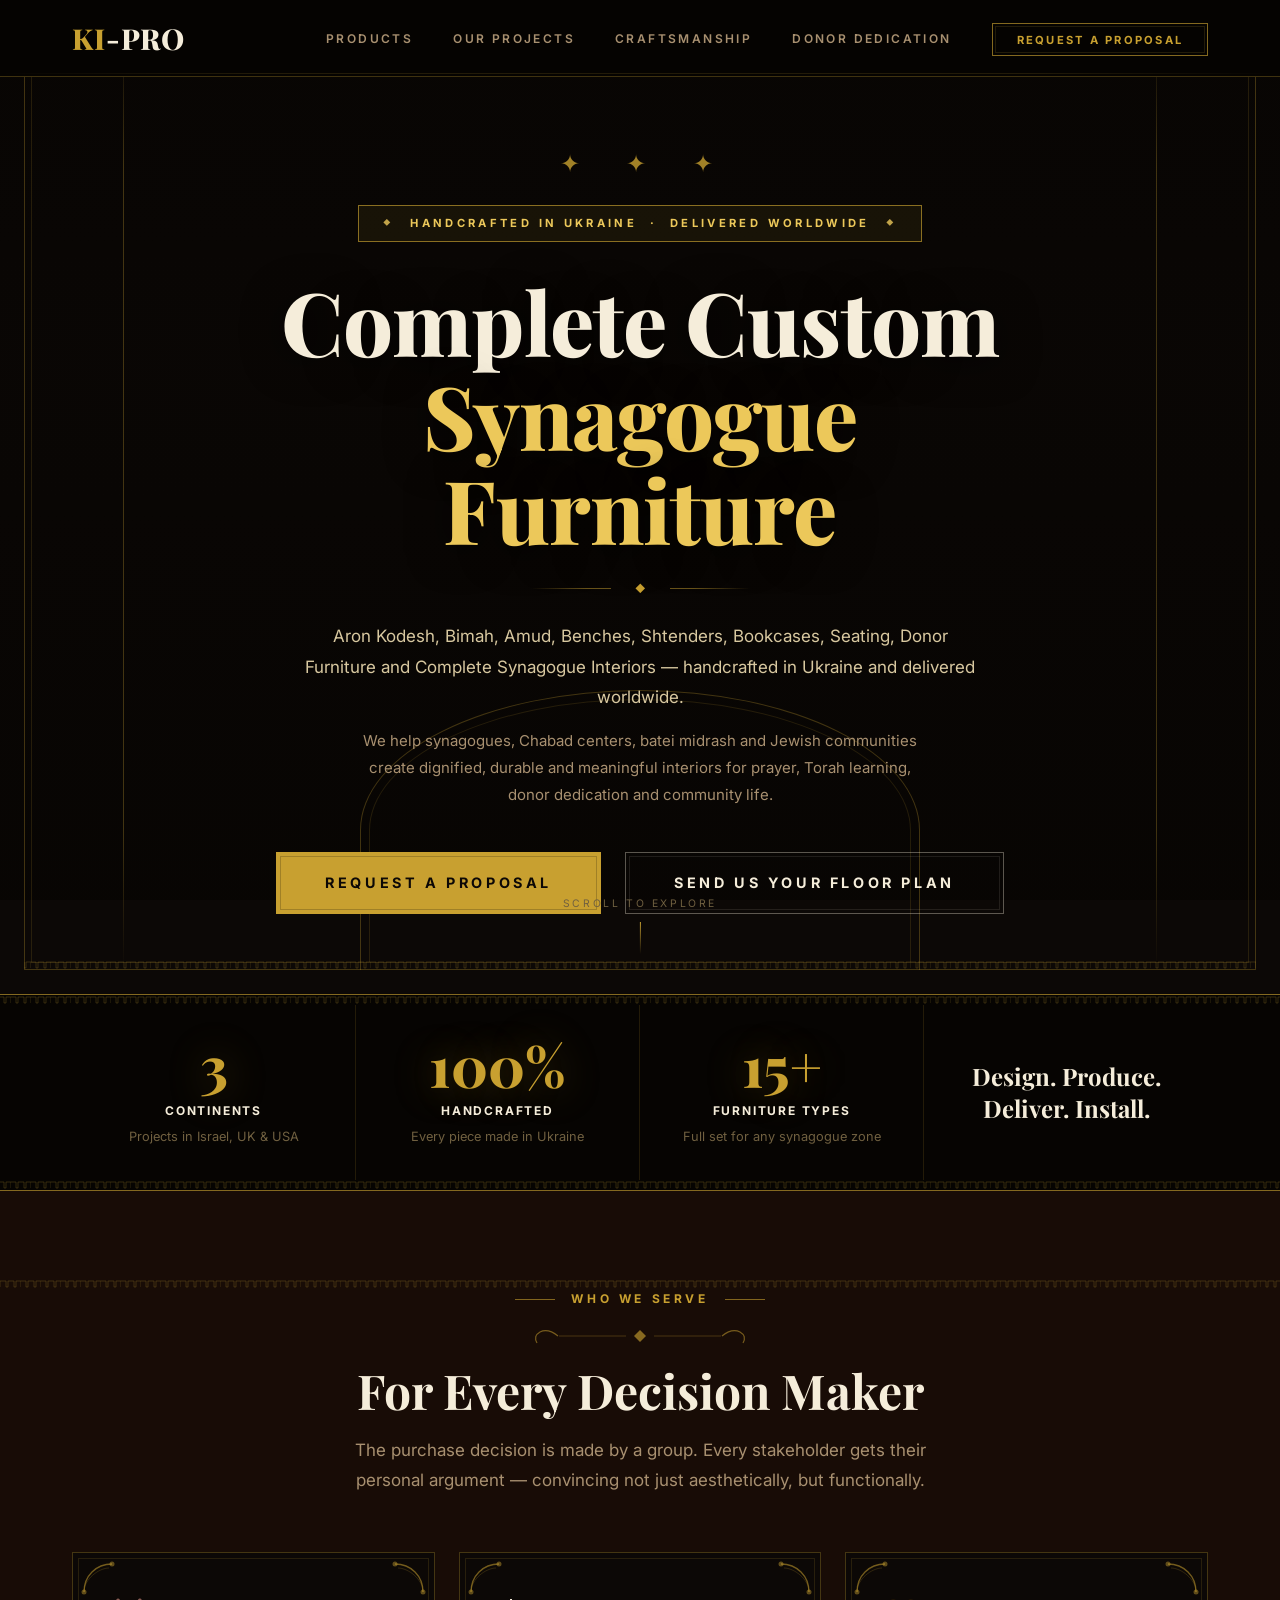
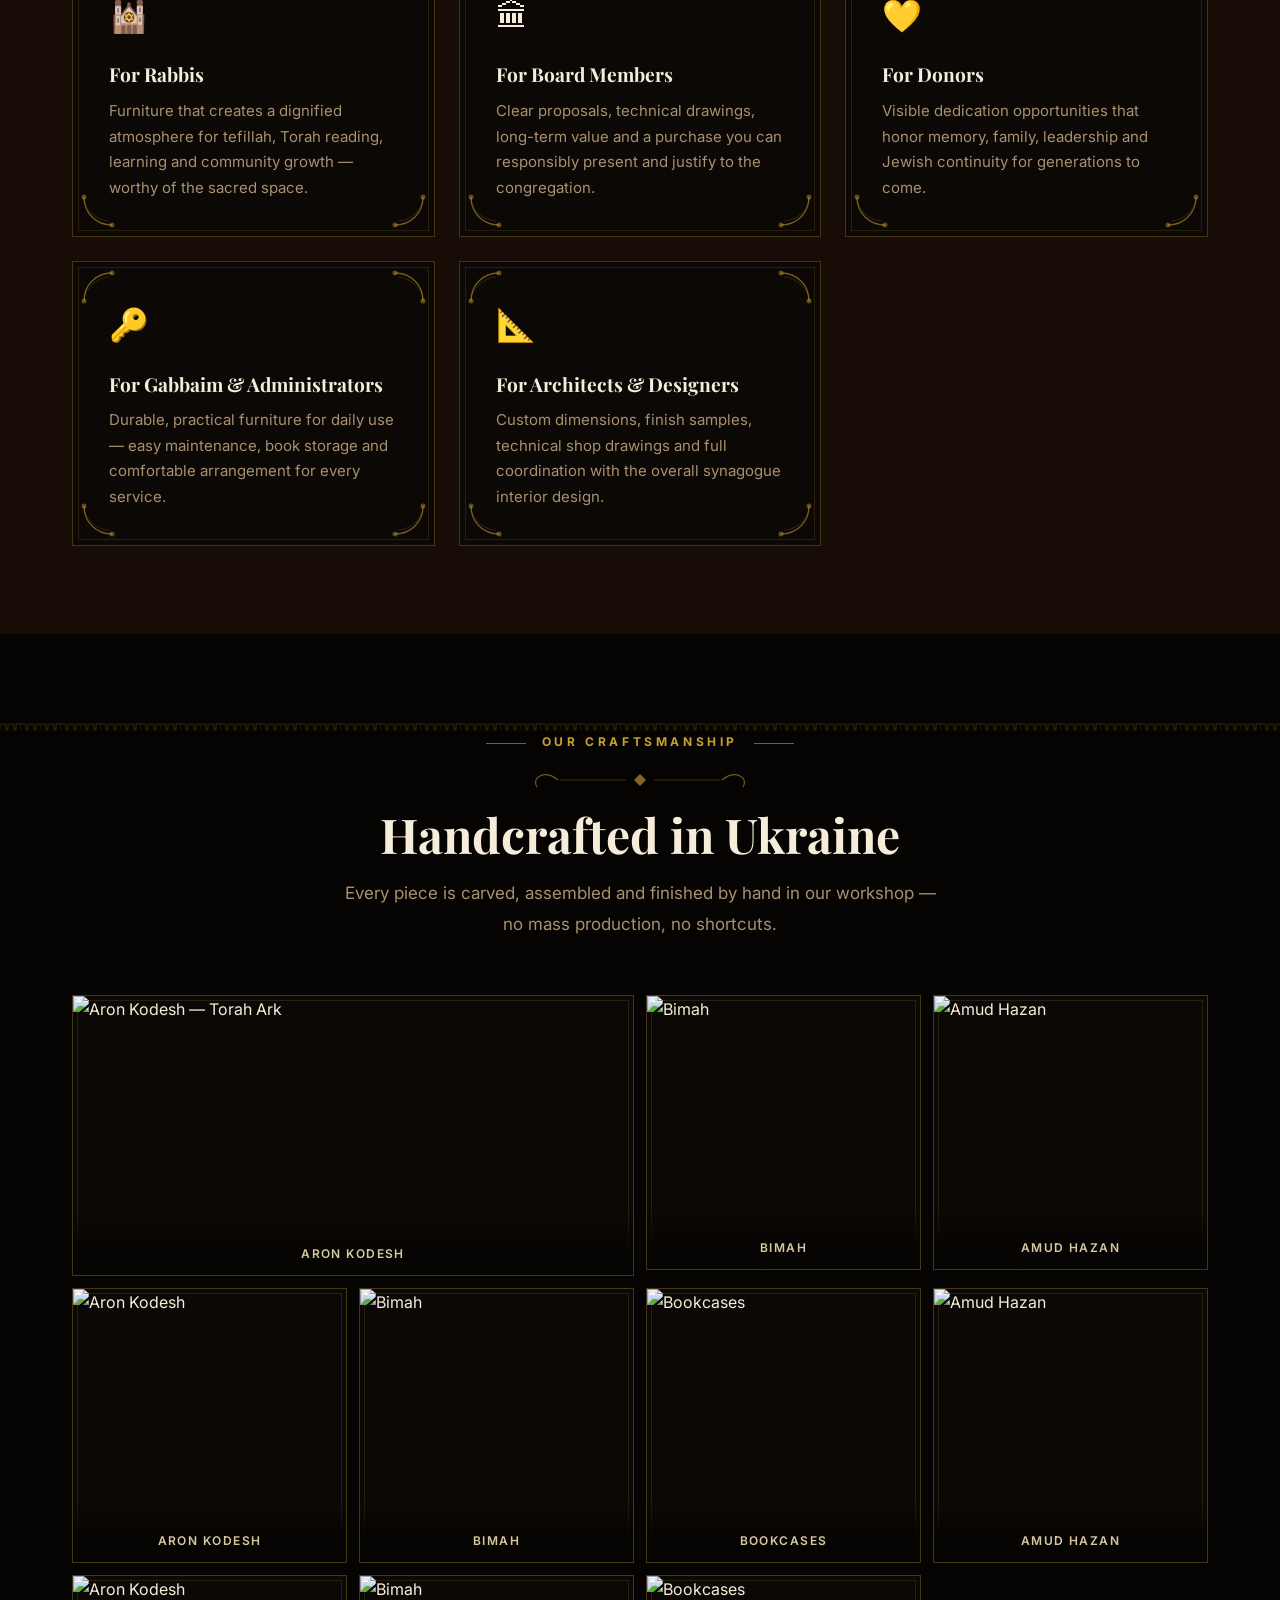
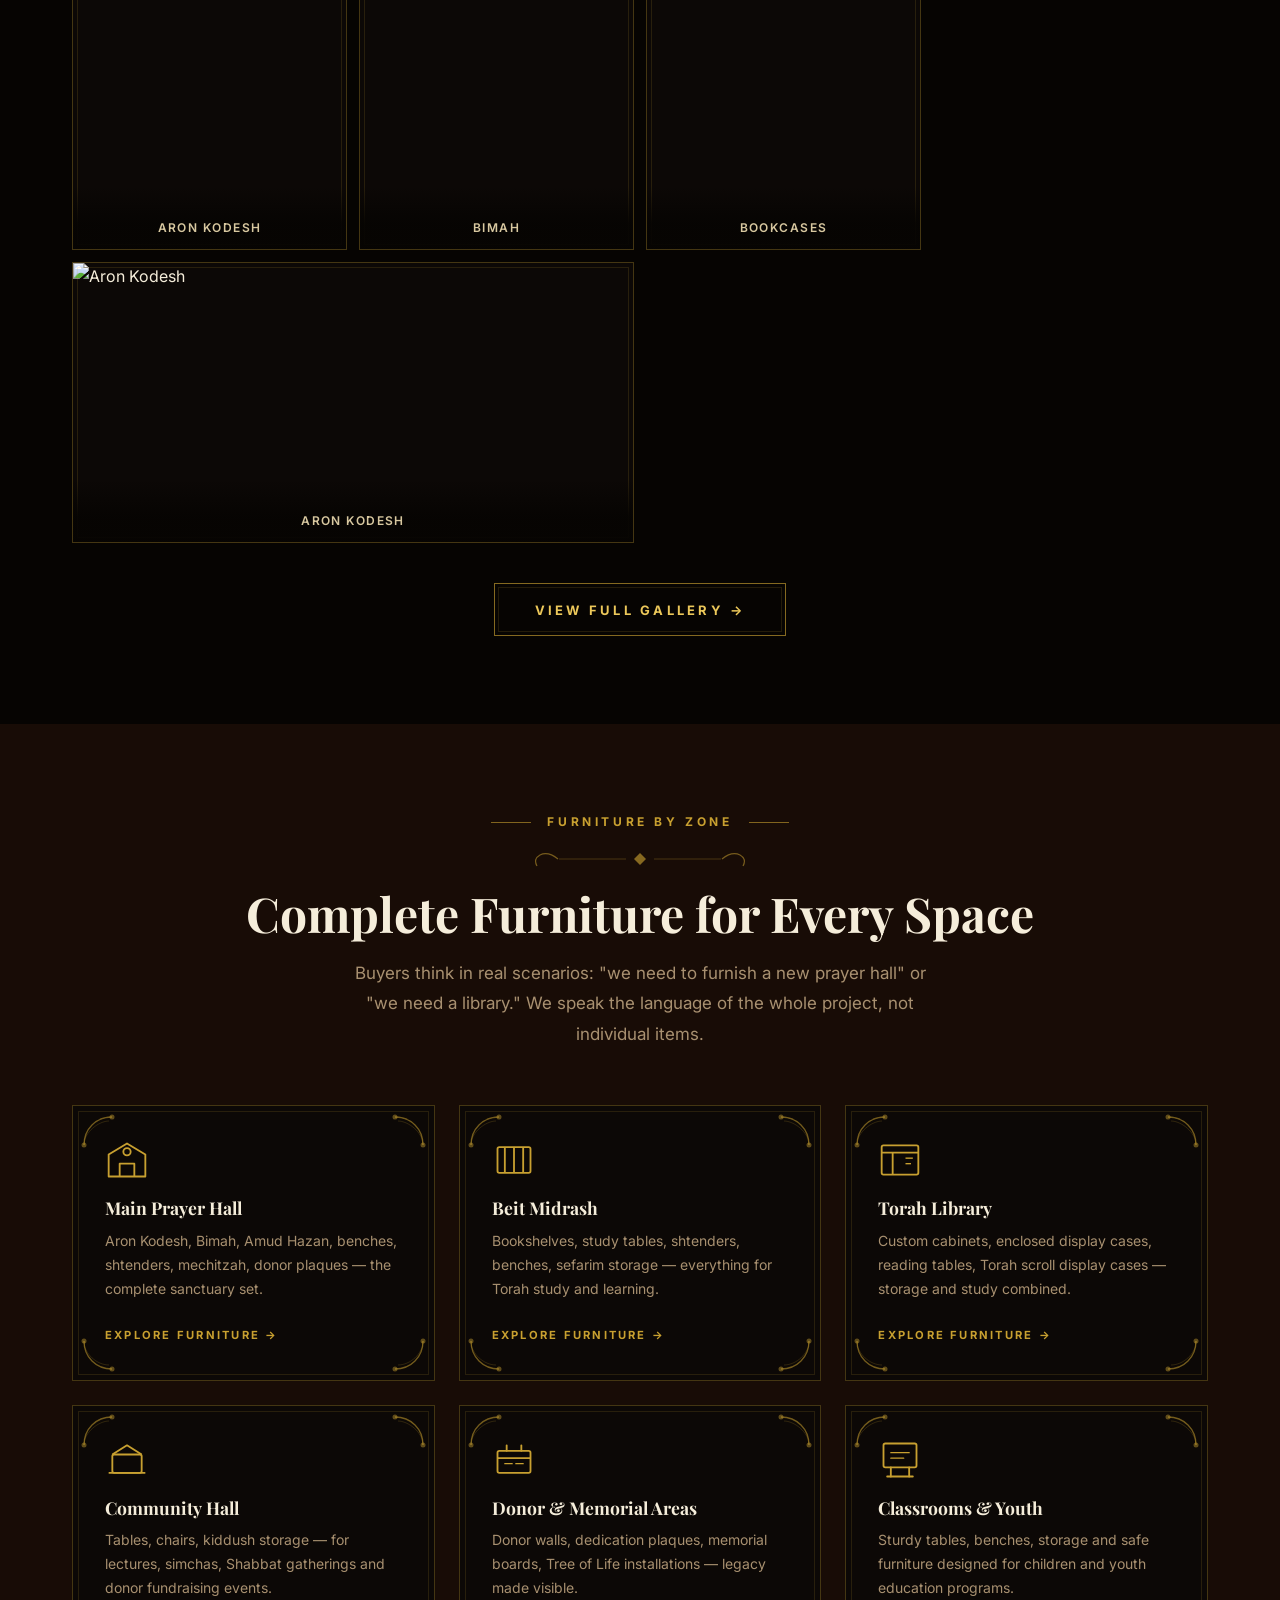
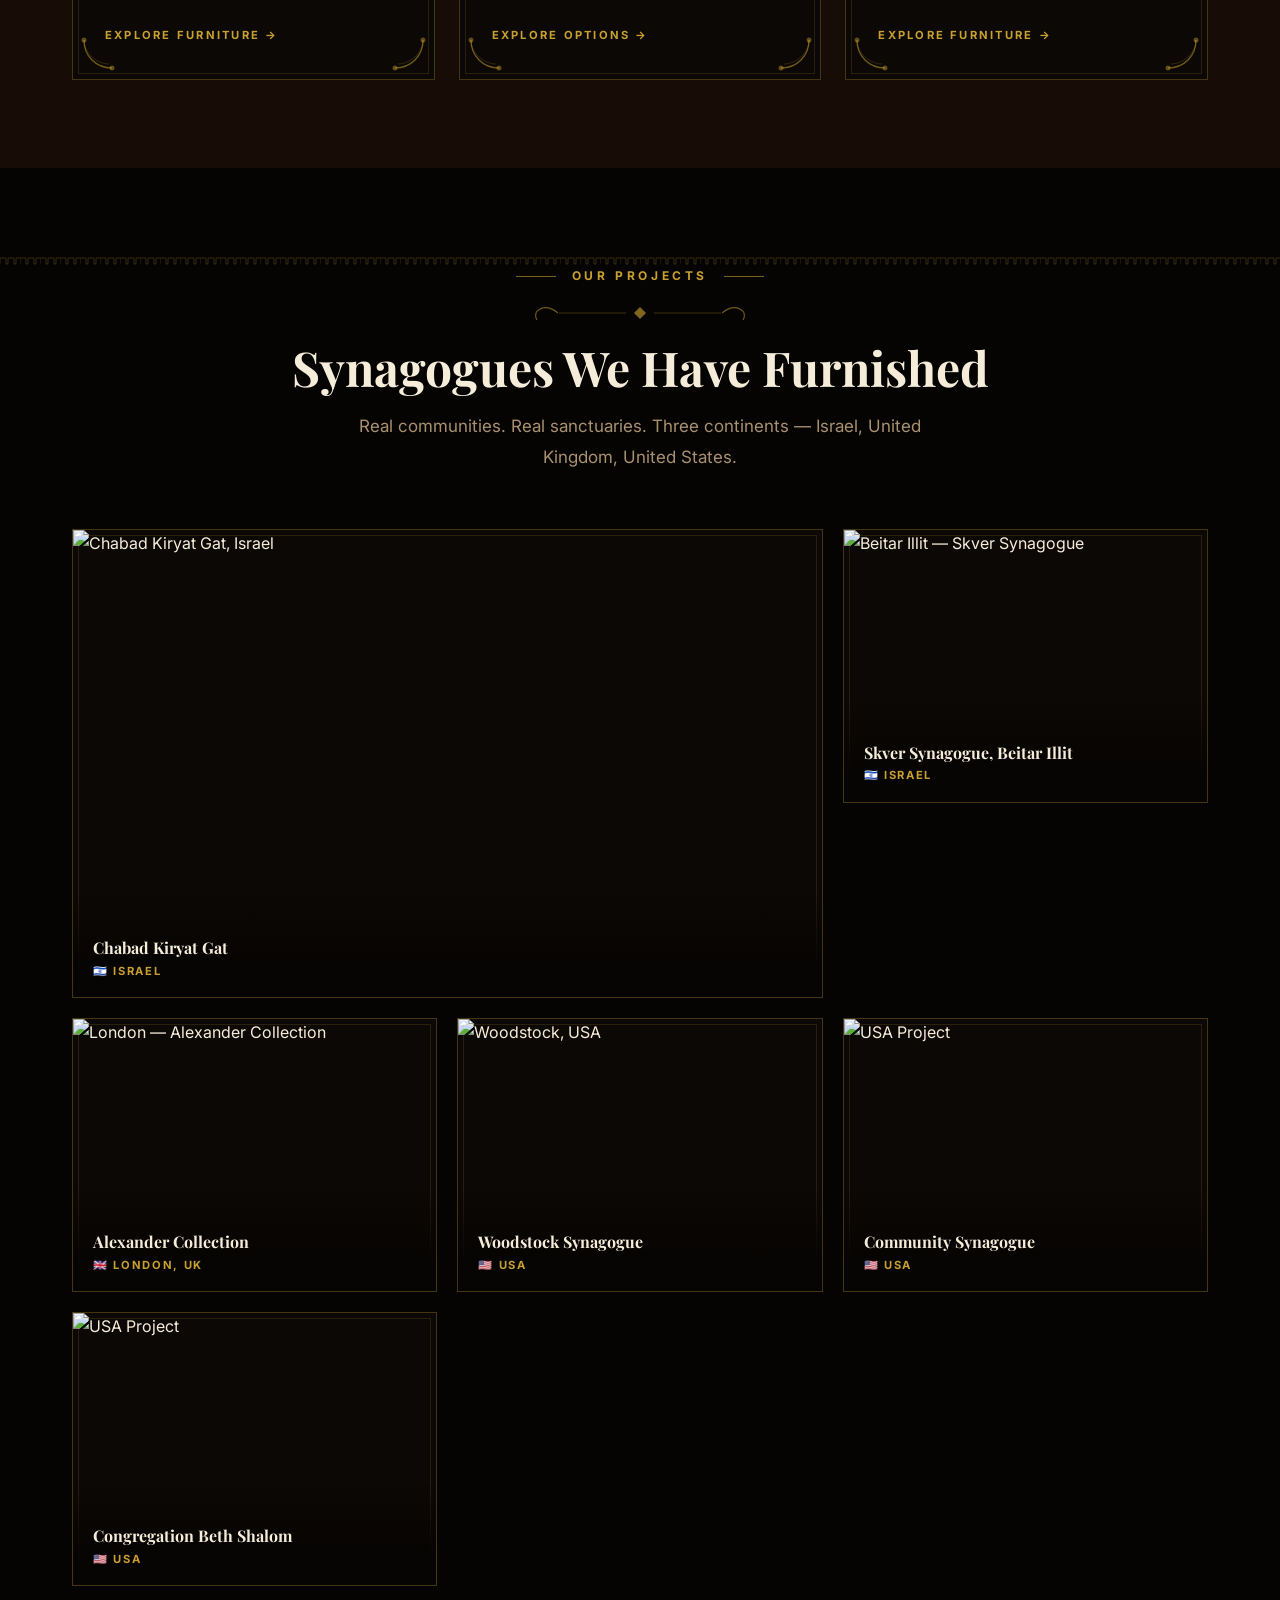
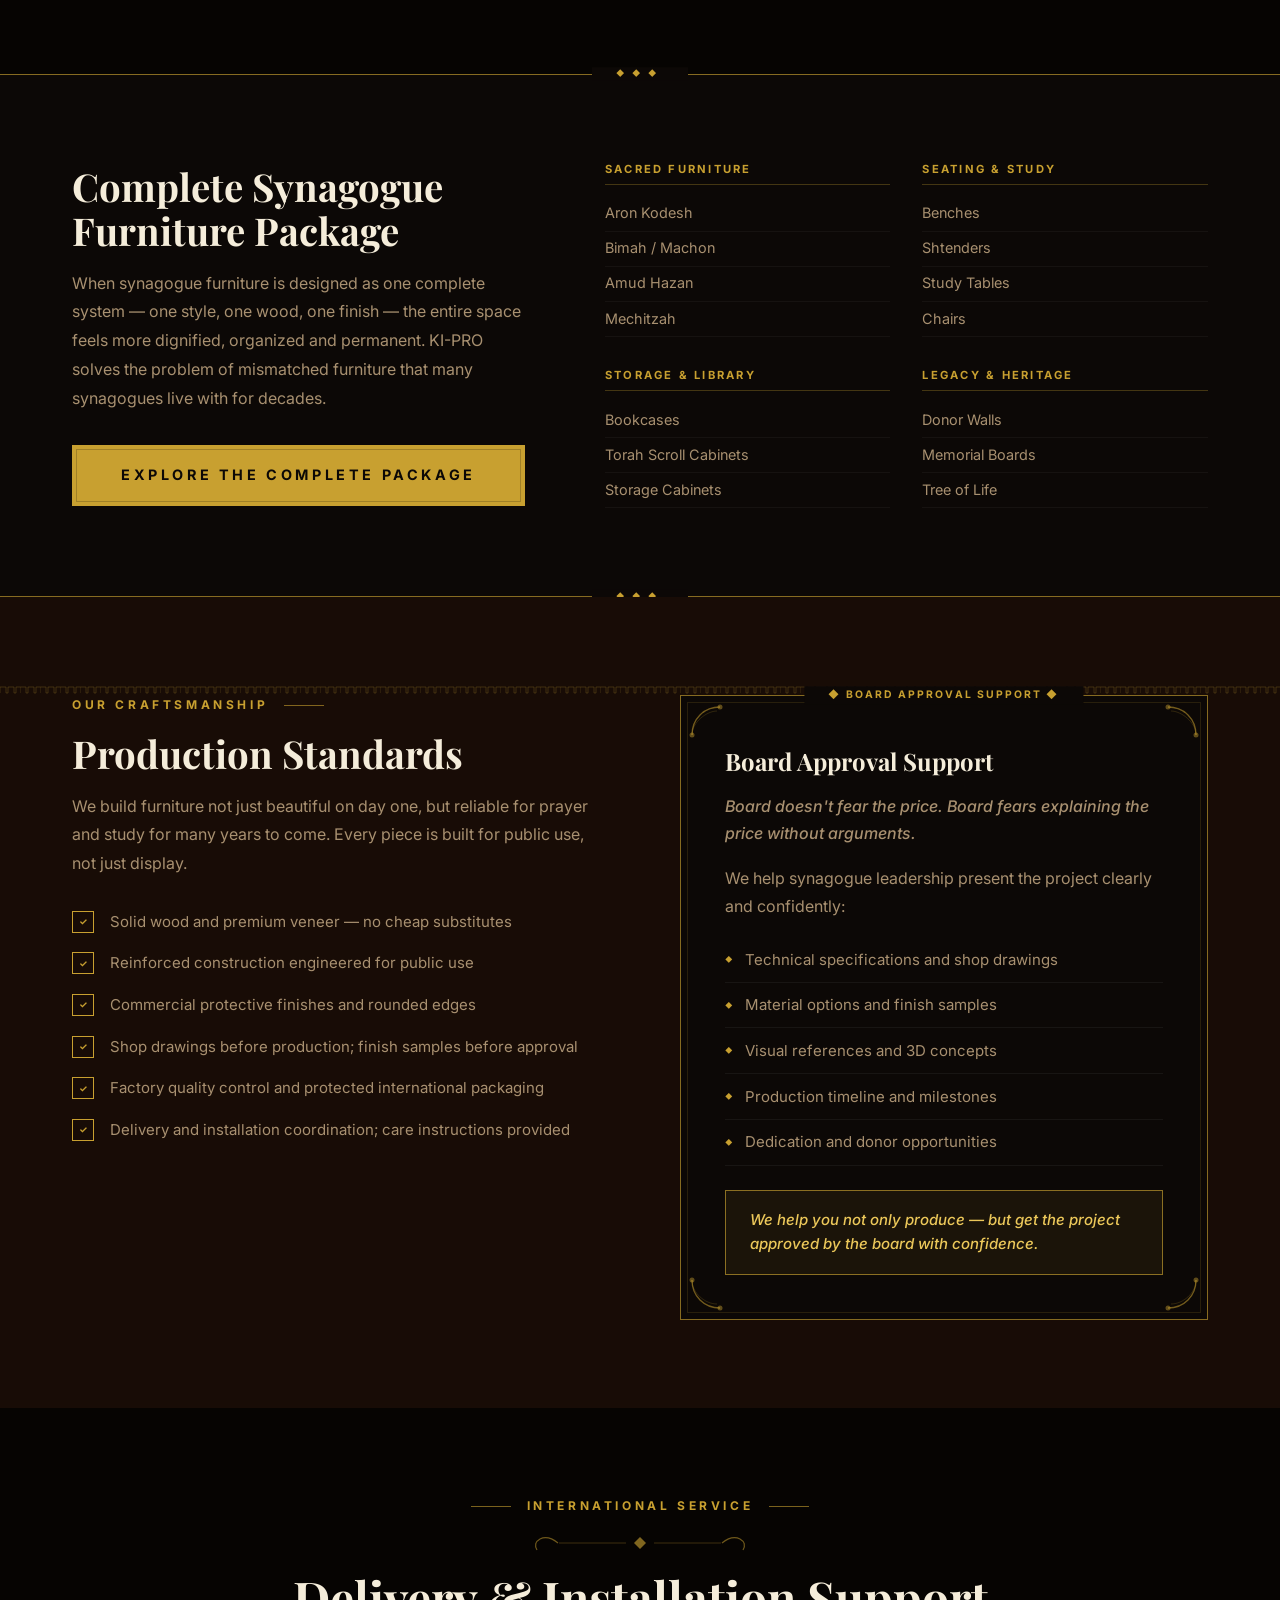
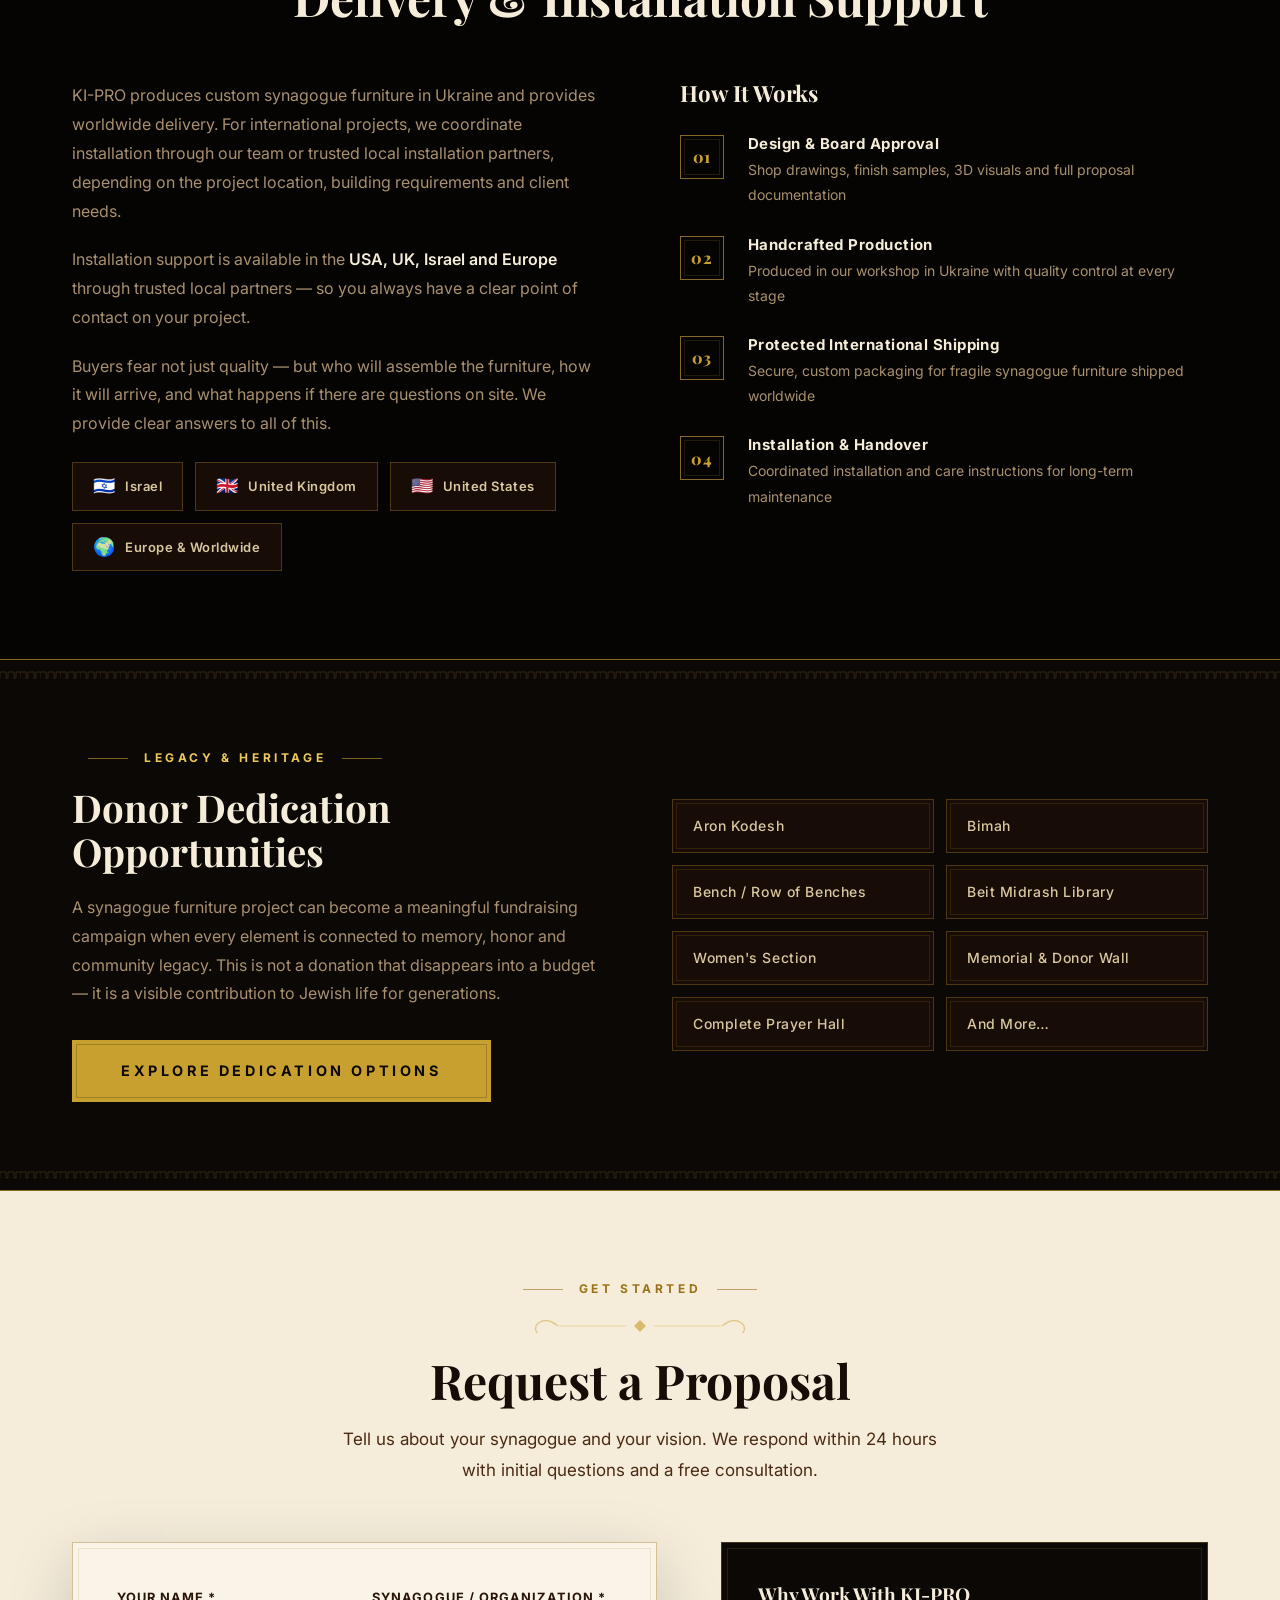
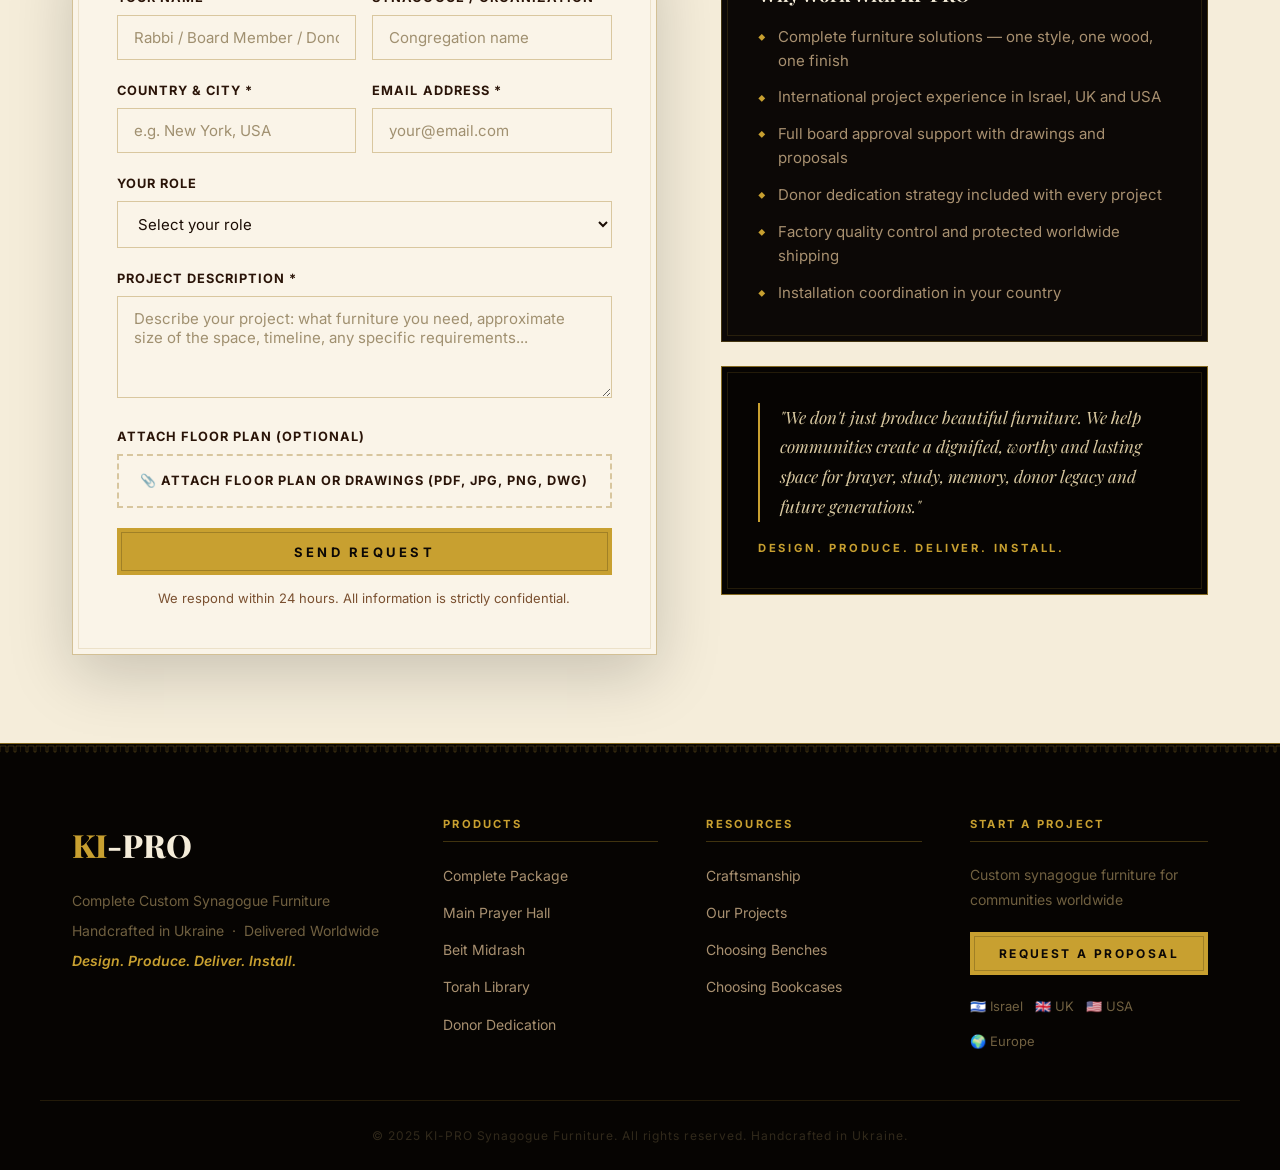
==== index.html @ c5b8254a "Add full Empire-style website with 7 pages, baroque ornaments and buyer guides - Empire/Ампир design" ====
<!DOCTYPE html>
<html lang="en">
<head>
  <meta charset="UTF-8">
  <meta name="viewport" content="width=device-width, initial-scale=1.0">
  <title>KI-PRO | Complete Custom Synagogue Furniture — Handcrafted in Ukraine</title>
  <meta name="description" content="Complete Custom Synagogue Furniture — Aron Kodesh, Bimah, Amud, Benches, Shtenders, Bookcases, Seating, Donor Furniture and Complete Synagogue Interiors, handcrafted in Ukraine and delivered worldwide.">
  <link rel="preconnect" href="https://fonts.googleapis.com">
  <link rel="preconnect" href="https://fonts.gstatic.com" crossorigin>
  <link href="https://fonts.googleapis.com/css2?family=Playfair+Display:ital,wght@0,400;0,600;0,700;0,800;1,400;1,700&family=Inter:wght@300;400;500;600;700&display=swap" rel="stylesheet">
  <link rel="stylesheet" href="assets/css/styles.css">
</head>
<body>

  <!-- ===== NAVIGATION ===== -->
  <nav class="nav" id="nav">
    <div class="container nav__inner">
      <a href="index.html" class="nav__logo">
        <span class="nav__logo-ki">KI</span><span class="nav__logo-pro">-PRO</span>
      </a>
      <button class="nav__toggle" id="navToggle" aria-label="Toggle menu">
        <span></span><span></span><span></span>
      </button>
      <ul class="nav__links" id="navLinks">
        <li><a href="complete-package.html">Products</a></li>
        <li><a href="projects.html">Our Projects</a></li>
        <li><a href="production.html">Craftsmanship</a></li>
        <li><a href="donor-dedication.html">Donor Dedication</a></li>
        <li><a href="#contact" class="nav__cta">Request a Proposal</a></li>
      </ul>
    </div>
  </nav>

  <!-- ===== HERO ===== -->
  <section class="hero" id="home">
    <div class="hero__bg"></div>
    <div class="hero__arch"></div>
    <div class="hero__columns"></div>
    <div class="hero__meander"></div>
    <div class="container hero__content">
      <span class="hero__crown">✦ &nbsp; ✦ &nbsp; ✦</span>
      <div class="hero__badge reveal">Handcrafted in Ukraine &nbsp;·&nbsp; Delivered Worldwide</div>
      <h1 class="hero__title reveal reveal-delay-1">
        Complete Custom<br><span class="hero__title-accent">Synagogue Furniture</span>
      </h1>
      <div class="hero__rule"><span class="hero__rule-diamond">◆</span></div>
      <p class="hero__subtitle reveal reveal-delay-2">
        Aron Kodesh, Bimah, Amud, Benches, Shtenders, Bookcases, Seating, Donor Furniture
        and Complete Synagogue Interiors — handcrafted in Ukraine and delivered worldwide.
      </p>
      <p class="hero__desc reveal reveal-delay-3">
        We help synagogues, Chabad centers, batei midrash and Jewish communities create dignified,
        durable and meaningful interiors for prayer, Torah learning, donor dedication and community life.
      </p>
      <div class="hero__actions reveal reveal-delay-4">
        <a href="#contact" class="btn btn--gold btn--lg">Request a Proposal</a>
        <a href="#contact" class="btn btn--outline btn--lg">Send Us Your Floor Plan</a>
      </div>
    </div>
    <div class="hero__scroll">
      <span>Scroll to explore</span>
      <div class="hero__scroll-arrow"></div>
    </div>
  </section>

  <!-- ===== STATS BAR ===== -->
  <section class="stats">
    <div class="container stats__grid">
      <div class="stats__item">
        <div class="stats__number">3</div>
        <div class="stats__label">Continents</div>
        <div class="stats__desc">Projects in Israel, UK &amp; USA</div>
      </div>
      <div class="stats__item">
        <div class="stats__number">100%</div>
        <div class="stats__label">Handcrafted</div>
        <div class="stats__desc">Every piece made in Ukraine</div>
      </div>
      <div class="stats__item">
        <div class="stats__number">15+</div>
        <div class="stats__label">Furniture Types</div>
        <div class="stats__desc">Full set for any synagogue zone</div>
      </div>
      <div class="stats__item stats__item--tagline">
        <div class="stats__tagline">Design. Produce.<br>Deliver. Install.</div>
      </div>
    </div>
  </section>

  <!-- ===== FOR EVERY DECISION MAKER ===== -->
  <section class="section decision-makers" id="who-we-serve">
    <div class="container">
      <div class="section__header reveal">
        <span class="section__label">Who We Serve</span>
        <h2 class="section__title">For Every Decision Maker</h2>
        <p class="section__desc">The purchase decision is made by a group. Every stakeholder gets their personal argument — convincing not just aesthetically, but functionally.</p>
      </div>
      <div class="decision-makers__grid">
        <div class="dm-card reveal">
          <div class="dm-card__icon">🕍</div>
          <h3 class="dm-card__title">For Rabbis</h3>
          <p class="dm-card__text">Furniture that creates a dignified atmosphere for tefillah, Torah reading, learning and community growth — worthy of the sacred space.</p>
        </div>
        <div class="dm-card reveal reveal-delay-1">
          <div class="dm-card__icon">🏛</div>
          <h3 class="dm-card__title">For Board Members</h3>
          <p class="dm-card__text">Clear proposals, technical drawings, long-term value and a purchase you can responsibly present and justify to the congregation.</p>
        </div>
        <div class="dm-card reveal reveal-delay-2">
          <div class="dm-card__icon">💛</div>
          <h3 class="dm-card__title">For Donors</h3>
          <p class="dm-card__text">Visible dedication opportunities that honor memory, family, leadership and Jewish continuity for generations to come.</p>
        </div>
        <div class="dm-card reveal reveal-delay-3">
          <div class="dm-card__icon">🔑</div>
          <h3 class="dm-card__title">For Gabbaim &amp; Administrators</h3>
          <p class="dm-card__text">Durable, practical furniture for daily use — easy maintenance, book storage and comfortable arrangement for every service.</p>
        </div>
        <div class="dm-card reveal reveal-delay-4">
          <div class="dm-card__icon">📐</div>
          <h3 class="dm-card__title">For Architects &amp; Designers</h3>
          <p class="dm-card__text">Custom dimensions, finish samples, technical shop drawings and full coordination with the overall synagogue interior design.</p>
        </div>
      </div>
    </div>
  </section>

  <!-- ===== PRODUCT GALLERY ===== -->
  <section class="section gallery" id="gallery">
    <div class="container">
      <div class="section__header reveal">
        <span class="section__label">Our Craftsmanship</span>
        <h2 class="section__title">Handcrafted in Ukraine</h2>
        <p class="section__desc">Every piece is carved, assembled and finished by hand in our workshop — no mass production, no shortcuts.</p>
      </div>
      <div class="gallery__grid">

        <div class="gallery-item gallery-item--wide reveal">
          <img src="https://ki-pro.com.ua/images/gallery/small/1_aron_icon.jpg" alt="Aron Kodesh — Torah Ark" loading="lazy">
          <div class="gallery-item__label">Aron Kodesh</div>
        </div>
        <div class="gallery-item reveal reveal-delay-1">
          <img src="https://ki-pro.com.ua/images/gallery/small/1_bimah_icon.jpg" alt="Bimah" loading="lazy">
          <div class="gallery-item__label">Bimah</div>
        </div>
        <div class="gallery-item reveal reveal-delay-2">
          <img src="https://ki-pro.com.ua/images/gallery/small/1_amud_icon.jpg" alt="Amud Hazan" loading="lazy">
          <div class="gallery-item__label">Amud Hazan</div>
        </div>

        <div class="gallery-item reveal">
          <img src="https://ki-pro.com.ua/images/gallery/small/2_aron_icon.jpg" alt="Aron Kodesh" loading="lazy">
          <div class="gallery-item__label">Aron Kodesh</div>
        </div>
        <div class="gallery-item reveal reveal-delay-1">
          <img src="https://ki-pro.com.ua/images/gallery/small/2_bimah_icon.jpg" alt="Bimah" loading="lazy">
          <div class="gallery-item__label">Bimah</div>
        </div>
        <div class="gallery-item reveal reveal-delay-2">
          <img src="https://ki-pro.com.ua/images/gallery/small/1_bookcases_icon.jpg" alt="Bookcases" loading="lazy">
          <div class="gallery-item__label">Bookcases</div>
        </div>
        <div class="gallery-item reveal reveal-delay-3">
          <img src="https://ki-pro.com.ua/images/gallery/small/2_amud_icon.jpg" alt="Amud Hazan" loading="lazy">
          <div class="gallery-item__label">Amud Hazan</div>
        </div>

        <div class="gallery-item reveal">
          <img src="https://ki-pro.com.ua/images/gallery/small/3_aron_icon.jpg" alt="Aron Kodesh" loading="lazy">
          <div class="gallery-item__label">Aron Kodesh</div>
        </div>
        <div class="gallery-item reveal reveal-delay-1">
          <img src="https://ki-pro.com.ua/images/gallery/small/3_bimah_icon.jpg" alt="Bimah" loading="lazy">
          <div class="gallery-item__label">Bimah</div>
        </div>
        <div class="gallery-item reveal reveal-delay-2">
          <img src="https://ki-pro.com.ua/images/gallery/small/2_bookcases_icon.jpg" alt="Bookcases" loading="lazy">
          <div class="gallery-item__label">Bookcases</div>
        </div>
        <div class="gallery-item gallery-item--wide reveal reveal-delay-3">
          <img src="https://ki-pro.com.ua/images/gallery/small/4_aron_icon.jpg" alt="Aron Kodesh" loading="lazy">
          <div class="gallery-item__label">Aron Kodesh</div>
        </div>

      </div>
      <div style="text-align:center; margin-top: 2.5rem;" class="reveal">
        <a href="https://ki-pro.com.ua/#gallery" target="_blank" rel="noopener" class="btn btn--outline-gold">View Full Gallery →</a>
      </div>
    </div>
  </section>

  <!-- ===== FURNITURE BY ZONE ===== -->
  <section class="section zones" id="products">
    <div class="container">
      <div class="section__header reveal">
        <span class="section__label">Furniture by Zone</span>
        <h2 class="section__title">Complete Furniture for Every Space</h2>
        <p class="section__desc">Buyers think in real scenarios: "we need to furnish a new prayer hall" or "we need a library." We speak the language of the whole project, not individual items.</p>
      </div>
      <div class="zones__grid">

        <div class="zone-card reveal">
          <div class="zone-card__icon">
            <svg viewBox="0 0 48 48" fill="none" xmlns="http://www.w3.org/2000/svg">
              <path d="M24 6L4 18V42H44V18L24 6Z" stroke="currentColor" stroke-width="2" stroke-linejoin="round"/>
              <path d="M16 42V28H32V42" stroke="currentColor" stroke-width="2" stroke-linejoin="round"/>
              <circle cx="24" cy="15" r="4" stroke="currentColor" stroke-width="2"/>
            </svg>
          </div>
          <h3>Main Prayer Hall</h3>
          <p>Aron Kodesh, Bimah, Amud Hazan, benches, shtenders, mechitzah, donor plaques — the complete sanctuary set.</p>
          <a href="complete-package.html#prayer-hall" class="zone-card__link">Explore furniture →</a>
        </div>

        <div class="zone-card reveal reveal-delay-1">
          <div class="zone-card__icon">
            <svg viewBox="0 0 48 48" fill="none" xmlns="http://www.w3.org/2000/svg">
              <rect x="6" y="10" width="36" height="28" rx="2" stroke="currentColor" stroke-width="2"/>
              <path d="M14 10V38" stroke="currentColor" stroke-width="2"/>
              <path d="M24 10V38" stroke="currentColor" stroke-width="2"/>
              <path d="M34 10V38" stroke="currentColor" stroke-width="2"/>
            </svg>
          </div>
          <h3>Beit Midrash</h3>
          <p>Bookshelves, study tables, shtenders, benches, sefarim storage — everything for Torah study and learning.</p>
          <a href="complete-package.html#beit-midrash" class="zone-card__link">Explore furniture →</a>
        </div>

        <div class="zone-card reveal reveal-delay-2">
          <div class="zone-card__icon">
            <svg viewBox="0 0 48 48" fill="none" xmlns="http://www.w3.org/2000/svg">
              <rect x="4" y="8" width="40" height="32" rx="2" stroke="currentColor" stroke-width="2"/>
              <path d="M4 16H44" stroke="currentColor" stroke-width="2"/>
              <path d="M16 16V40" stroke="currentColor" stroke-width="2"/>
              <path d="M30 22H38" stroke="currentColor" stroke-width="1.5"/>
              <path d="M30 28H36" stroke="currentColor" stroke-width="1.5"/>
            </svg>
          </div>
          <h3>Torah Library</h3>
          <p>Custom cabinets, enclosed display cases, reading tables, Torah scroll display cases — storage and study combined.</p>
          <a href="complete-package.html#torah-library" class="zone-card__link">Explore furniture →</a>
        </div>

        <div class="zone-card reveal">
          <div class="zone-card__icon">
            <svg viewBox="0 0 48 48" fill="none" xmlns="http://www.w3.org/2000/svg">
              <rect x="8" y="18" width="32" height="20" rx="2" stroke="currentColor" stroke-width="2"/>
              <path d="M4 38H44" stroke="currentColor" stroke-width="2"/>
              <path d="M8 18L24 8L40 18" stroke="currentColor" stroke-width="2" stroke-linejoin="round"/>
            </svg>
          </div>
          <h3>Community Hall</h3>
          <p>Tables, chairs, kiddush storage — for lectures, simchas, Shabbat gatherings and donor fundraising events.</p>
          <a href="complete-package.html#community-hall" class="zone-card__link">Explore furniture →</a>
        </div>

        <div class="zone-card reveal reveal-delay-1">
          <div class="zone-card__icon">
            <svg viewBox="0 0 48 48" fill="none" xmlns="http://www.w3.org/2000/svg">
              <rect x="6" y="14" width="36" height="24" rx="2" stroke="currentColor" stroke-width="2"/>
              <path d="M6 22H42" stroke="currentColor" stroke-width="2"/>
              <path d="M16 8V14M32 8V14" stroke="currentColor" stroke-width="2" stroke-linecap="round"/>
              <path d="M14 28H22M26 28H34" stroke="currentColor" stroke-width="1.5" stroke-linecap="round"/>
            </svg>
          </div>
          <h3>Donor &amp; Memorial Areas</h3>
          <p>Donor walls, dedication plaques, memorial boards, Tree of Life installations — legacy made visible.</p>
          <a href="donor-dedication.html" class="zone-card__link">Explore options →</a>
        </div>

        <div class="zone-card reveal reveal-delay-2">
          <div class="zone-card__icon">
            <svg viewBox="0 0 48 48" fill="none" xmlns="http://www.w3.org/2000/svg">
              <rect x="6" y="6" width="36" height="26" rx="2" stroke="currentColor" stroke-width="2"/>
              <path d="M14 32V42M34 32V42" stroke="currentColor" stroke-width="2" stroke-linecap="round"/>
              <path d="M10 42H38" stroke="currentColor" stroke-width="2" stroke-linecap="round"/>
              <path d="M14 16H34M14 22H28" stroke="currentColor" stroke-width="1.5" stroke-linecap="round"/>
            </svg>
          </div>
          <h3>Classrooms &amp; Youth</h3>
          <p>Sturdy tables, benches, storage and safe furniture designed for children and youth education programs.</p>
          <a href="complete-package.html#classrooms" class="zone-card__link">Explore furniture →</a>
        </div>

      </div>
    </div>
  </section>

  <!-- ===== PROJECTS WORLDWIDE ===== -->
  <section class="section projects" id="projects">
    <div class="container">
      <div class="section__header reveal">
        <span class="section__label">Our Projects</span>
        <h2 class="section__title">Synagogues We Have Furnished</h2>
        <p class="section__desc">Real communities. Real sanctuaries. Three continents — Israel, United Kingdom, United States.</p>
      </div>
      <div class="projects__grid">

        <div class="project-card project-card--featured reveal">
          <img src="https://ki-pro.com.ua/images/geo/Chabad-Kiryat-Gat.jpg" alt="Chabad Kiryat Gat, Israel" loading="lazy">
          <div class="project-card__info">
            <h3>Chabad Kiryat Gat</h3>
            <p>🇮🇱 Israel</p>
          </div>
        </div>

        <div class="project-card reveal reveal-delay-1">
          <img src="https://ki-pro.com.ua/images/geo/Beitar_Illit_Skver_Synagogue.jpg" alt="Beitar Illit — Skver Synagogue" loading="lazy">
          <div class="project-card__info">
            <h3>Skver Synagogue, Beitar Illit</h3>
            <p>🇮🇱 Israel</p>
          </div>
        </div>

        <div class="project-card reveal reveal-delay-2">
          <img src="https://ki-pro.com.ua/images/geo/London_Alexandr_collection.jpg" alt="London — Alexander Collection" loading="lazy">
          <div class="project-card__info">
            <h3>Alexander Collection</h3>
            <p>🇬🇧 London, UK</p>
          </div>
        </div>

        <div class="project-card reveal">
          <img src="https://ki-pro.com.ua/images/geo/Woodstock.jpg" alt="Woodstock, USA" loading="lazy">
          <div class="project-card__info">
            <h3>Woodstock Synagogue</h3>
            <p>🇺🇸 USA</p>
          </div>
        </div>

        <div class="project-card reveal reveal-delay-1">
          <img src="https://ki-pro.com.ua/images/geo/US101.jpg" alt="USA Project" loading="lazy">
          <div class="project-card__info">
            <h3>Community Synagogue</h3>
            <p>🇺🇸 USA</p>
          </div>
        </div>

        <div class="project-card reveal reveal-delay-2">
          <img src="https://ki-pro.com.ua/images/geo/US97.jpg" alt="USA Project" loading="lazy">
          <div class="project-card__info">
            <h3>Congregation Beth Shalom</h3>
            <p>🇺🇸 USA</p>
          </div>
        </div>

      </div>
    </div>
  </section>

  <!-- ===== COMPLETE PACKAGE BANNER ===== -->
  <section class="package-banner">
    <div class="container package-banner__inner">
      <div class="package-banner__content reveal">
        <h2>Complete Synagogue Furniture Package</h2>
        <p>When synagogue furniture is designed as one complete system — one style, one wood, one finish — the entire space feels more dignified, organized and permanent. KI-PRO solves the problem of mismatched furniture that many synagogues live with for decades.</p>
        <a href="complete-package.html" class="btn btn--gold btn--lg">Explore the Complete Package</a>
      </div>
      <div class="package-banner__categories reveal reveal-delay-2">
        <div class="package-cat">
          <h4>Sacred Furniture</h4>
          <ul>
            <li>Aron Kodesh</li>
            <li>Bimah / Machon</li>
            <li>Amud Hazan</li>
            <li>Mechitzah</li>
          </ul>
        </div>
        <div class="package-cat">
          <h4>Seating &amp; Study</h4>
          <ul>
            <li>Benches</li>
            <li>Shtenders</li>
            <li>Study Tables</li>
            <li>Chairs</li>
          </ul>
        </div>
        <div class="package-cat">
          <h4>Storage &amp; Library</h4>
          <ul>
            <li>Bookcases</li>
            <li>Torah Scroll Cabinets</li>
            <li>Storage Cabinets</li>
          </ul>
        </div>
        <div class="package-cat">
          <h4>Legacy &amp; Heritage</h4>
          <ul>
            <li>Donor Walls</li>
            <li>Memorial Boards</li>
            <li>Tree of Life</li>
          </ul>
        </div>
      </div>
    </div>
  </section>

  <!-- ===== PRODUCTION STANDARDS ===== -->
  <section class="section production" id="production">
    <div class="container">
      <div class="production__grid">
        <div class="production__standards reveal">
          <span class="section__label">Our Craftsmanship</span>
          <h2>Production Standards</h2>
          <p class="production__intro">We build furniture not just beautiful on day one, but reliable for prayer and study for many years to come. Every piece is built for public use, not just display.</p>
          <ul class="production__list">
            <li><span class="production__check">✓</span> Solid wood and premium veneer — no cheap substitutes</li>
            <li><span class="production__check">✓</span> Reinforced construction engineered for public use</li>
            <li><span class="production__check">✓</span> Commercial protective finishes and rounded edges</li>
            <li><span class="production__check">✓</span> Shop drawings before production; finish samples before approval</li>
            <li><span class="production__check">✓</span> Factory quality control and protected international packaging</li>
            <li><span class="production__check">✓</span> Delivery and installation coordination; care instructions provided</li>
          </ul>
        </div>
        <div class="production__board reveal reveal-delay-2">
          <h3>Board Approval Support</h3>
          <p class="production__board-lead">Board doesn't fear the price. Board fears explaining the price without arguments.</p>
          <p>We help synagogue leadership present the project clearly and confidently:</p>
          <ul class="production__board-list">
            <li>Technical specifications and shop drawings</li>
            <li>Material options and finish samples</li>
            <li>Visual references and 3D concepts</li>
            <li>Production timeline and milestones</li>
            <li>Dedication and donor opportunities</li>
          </ul>
          <div class="production__board-callout">
            We help you not only produce — but get the project approved by the board with confidence.
          </div>
        </div>
      </div>
    </div>
  </section>

  <!-- ===== DELIVERY & INSTALLATION ===== -->
  <section class="section delivery" id="delivery">
    <div class="container">
      <div class="section__header reveal">
        <span class="section__label">International Service</span>
        <h2 class="section__title">Delivery &amp; Installation Support</h2>
      </div>
      <div class="delivery__grid">
        <div class="delivery__content reveal">
          <p>KI-PRO produces custom synagogue furniture in Ukraine and provides worldwide delivery. For international projects, we coordinate installation through our team or trusted local installation partners, depending on the project location, building requirements and client needs.</p>
          <p>Installation support is available in the <strong>USA, UK, Israel and Europe</strong> through trusted local partners — so you always have a clear point of contact on your project.</p>
          <p>Buyers fear not just quality — but who will assemble the furniture, how it will arrive, and what happens if there are questions on site. We provide clear answers to all of this.</p>
          <div class="delivery__regions">
            <div class="delivery__region"><span class="delivery__flag">🇮🇱</span> Israel</div>
            <div class="delivery__region"><span class="delivery__flag">🇬🇧</span> United Kingdom</div>
            <div class="delivery__region"><span class="delivery__flag">🇺🇸</span> United States</div>
            <div class="delivery__region"><span class="delivery__flag">🌍</span> Europe &amp; Worldwide</div>
          </div>
        </div>
        <div class="delivery__process reveal reveal-delay-2">
          <h3>How It Works</h3>
          <div class="delivery__steps">
            <div class="delivery__step">
              <div class="delivery__step-num">01</div>
              <div>
                <h4>Design &amp; Board Approval</h4>
                <p>Shop drawings, finish samples, 3D visuals and full proposal documentation</p>
              </div>
            </div>
            <div class="delivery__step">
              <div class="delivery__step-num">02</div>
              <div>
                <h4>Handcrafted Production</h4>
                <p>Produced in our workshop in Ukraine with quality control at every stage</p>
              </div>
            </div>
            <div class="delivery__step">
              <div class="delivery__step-num">03</div>
              <div>
                <h4>Protected International Shipping</h4>
                <p>Secure, custom packaging for fragile synagogue furniture shipped worldwide</p>
              </div>
            </div>
            <div class="delivery__step">
              <div class="delivery__step-num">04</div>
              <div>
                <h4>Installation &amp; Handover</h4>
                <p>Coordinated installation and care instructions for long-term maintenance</p>
              </div>
            </div>
          </div>
        </div>
      </div>
    </div>
  </section>

  <!-- ===== DONOR DEDICATION TEASER ===== -->
  <section class="donor-teaser">
    <div class="container donor-teaser__inner">
      <div class="donor-teaser__content reveal">
        <span class="section__label" style="color: var(--gold-light);">Legacy &amp; Heritage</span>
        <h2>Donor Dedication Opportunities</h2>
        <p>A synagogue furniture project can become a meaningful fundraising campaign when every element is connected to memory, honor and community legacy. This is not a donation that disappears into a budget — it is a visible contribution to Jewish life for generations.</p>
        <a href="donor-dedication.html" class="btn btn--gold btn--lg">Explore Dedication Options</a>
      </div>
      <div class="donor-teaser__items reveal reveal-delay-2">
        <div class="donor-item">Aron Kodesh</div>
        <div class="donor-item">Bimah</div>
        <div class="donor-item">Bench / Row of Benches</div>
        <div class="donor-item">Beit Midrash Library</div>
        <div class="donor-item">Women's Section</div>
        <div class="donor-item">Memorial &amp; Donor Wall</div>
        <div class="donor-item">Complete Prayer Hall</div>
        <div class="donor-item">And More&hellip;</div>
      </div>
    </div>
  </section>

  <!-- ===== CONTACT / REQUEST PROPOSAL ===== -->
  <section class="section contact" id="contact">
    <div class="container">
      <div class="section__header reveal">
        <span class="section__label">Get Started</span>
        <h2 class="section__title">Request a Proposal</h2>
        <p class="section__desc">Tell us about your synagogue and your vision. We respond within 24 hours with initial questions and a free consultation.</p>
      </div>
      <div class="contact__grid">

        <form class="contact__form reveal" id="contactForm" novalidate>
          <div class="form__row">
            <div class="form__group">
              <label for="name">Your Name *</label>
              <input type="text" id="name" name="name" placeholder="Rabbi / Board Member / Donor" required>
            </div>
            <div class="form__group">
              <label for="synagogue">Synagogue / Organization *</label>
              <input type="text" id="synagogue" name="synagogue" placeholder="Congregation name" required>
            </div>
          </div>
          <div class="form__row">
            <div class="form__group">
              <label for="country">Country &amp; City *</label>
              <input type="text" id="country" name="country" placeholder="e.g. New York, USA" required>
            </div>
            <div class="form__group">
              <label for="email">Email Address *</label>
              <input type="email" id="email" name="email" placeholder="your@email.com" required>
            </div>
          </div>
          <div class="form__group">
            <label for="role">Your Role</label>
            <select id="role" name="role">
              <option value="">Select your role</option>
              <option>Rabbi</option>
              <option>Board Member</option>
              <option>Donor</option>
              <option>Gabbai / Administrator</option>
              <option>Architect / Designer</option>
              <option>Other</option>
            </select>
          </div>
          <div class="form__group">
            <label for="project">Project Description *</label>
            <textarea id="project" name="project" rows="4" placeholder="Describe your project: what furniture you need, approximate size of the space, timeline, any specific requirements..." required></textarea>
          </div>
          <div class="form__group">
            <label>Attach Floor Plan (optional)</label>
            <div class="form__file-area">
              <input type="file" id="floorplan" name="floorplan" accept=".pdf,.jpg,.jpeg,.png,.dwg">
              <label for="floorplan" class="form__file-label">📎 Attach floor plan or drawings (PDF, JPG, PNG, DWG)</label>
            </div>
          </div>
          <button type="submit" class="btn btn--gold btn--full">Send Request</button>
          <p class="form__note">We respond within 24 hours. All information is strictly confidential.</p>
        </form>

        <div class="reveal reveal-delay-2">
          <div class="contact__why">
            <h3>Why Work With KI-PRO</h3>
            <ul>
              <li>Complete furniture solutions — one style, one wood, one finish</li>
              <li>International project experience in Israel, UK and USA</li>
              <li>Full board approval support with drawings and proposals</li>
              <li>Donor dedication strategy included with every project</li>
              <li>Factory quality control and protected worldwide shipping</li>
              <li>Installation coordination in your country</li>
            </ul>
          </div>
          <div class="contact__positioning">
            <blockquote>
              "We don't just produce beautiful furniture. We help communities create a dignified, worthy and lasting space for prayer, study, memory, donor legacy and future generations."
            </blockquote>
            <p class="contact__tagline">Design. Produce. Deliver. Install.</p>
          </div>
        </div>

      </div>
    </div>
  </section>

  <!-- ===== FOOTER ===== -->
  <footer class="footer">
    <div class="footer__meander"></div>
    <div class="container footer__inner">
      <div class="footer__brand">
        <div class="footer__logo">
          <span class="nav__logo-ki">KI</span><span class="nav__logo-pro">-PRO</span>
        </div>
        <p>Complete Custom Synagogue Furniture</p>
        <p>Handcrafted in Ukraine &nbsp;·&nbsp; Delivered Worldwide</p>
        <p class="footer__tagline">Design. Produce. Deliver. Install.</p>
      </div>
      <div class="footer__links">
        <h4>Products</h4>
        <ul>
          <li><a href="complete-package.html">Complete Package</a></li>
          <li><a href="complete-package.html#prayer-hall">Main Prayer Hall</a></li>
          <li><a href="complete-package.html#beit-midrash">Beit Midrash</a></li>
          <li><a href="complete-package.html#torah-library">Torah Library</a></li>
          <li><a href="donor-dedication.html">Donor Dedication</a></li>
        </ul>
      </div>
      <div class="footer__links">
        <h4>Resources</h4>
        <ul>
          <li><a href="production.html">Craftsmanship</a></li>
          <li><a href="projects.html">Our Projects</a></li>
          <li><a href="guide-benches.html">Choosing Benches</a></li>
          <li><a href="guide-bookcases.html">Choosing Bookcases</a></li>
        </ul>
      </div>
      <div class="footer__contact">
        <h4>Start a Project</h4>
        <p>Custom synagogue furniture for communities worldwide</p>
        <a href="#contact" class="btn btn--gold btn--sm">Request a Proposal</a>
        <div class="footer__regions">
          <span>🇮🇱 Israel</span>
          <span>🇬🇧 UK</span>
          <span>🇺🇸 USA</span>
          <span>🌍 Europe</span>
        </div>
      </div>
    </div>
    <div class="footer__bottom">
      <div class="container">
        <p>&copy; 2025 KI-PRO Synagogue Furniture. All rights reserved. Handcrafted in Ukraine.</p>
      </div>
    </div>
  </footer>

  <script src="assets/js/main.js"></script>
</body>
</html>
---- assets/css/styles.css ----
/* ============================================================
   KI-PRO — EMPIRE / АМПИР
   Dark velvet · Imperial gold · Classical grandeur
   ============================================================ */

:root {
  /* The darkness — black velvet & ebony */
  --night:      #060402;
  --obsidian:   #0C0806;
  --velvet:     #14090505;
  --deep:       #180C06;
  --mahogany:   #221008;
  --walnut:     #301508;

  /* Imperial gold — like gilt bronze */
  --gold-antique: #7A5A0E;
  --gold-dark:    #9A7218;
  --gold:         #C8A030;
  --gold-bright:  #DDB840;
  --gold-light:   #ECC85A;
  --gold-pale:    #F4DC80;

  /* Ivory & parchment */
  --ivory:      #F5EDDA;
  --ivory-mid:  #D8C8A0;
  --ivory-dim:  #A89070;
  --ivory-deep: #706040;

  /* Crimson — imperial accent */
  --crimson:    #5A0E0E;
  --crimson-mid:#7A1818;

  /* Borders */
  --border-gold:        rgba(200, 160, 48, .30);
  --border-gold-strong: rgba(200, 160, 48, .65);
  --border-gold-dim:    rgba(200, 160, 48, .15);

  --font-serif: 'Playfair Display', 'Times New Roman', Georgia, serif;
  --font-sans:  'Inter', -apple-system, BlinkMacSystemFont, sans-serif;

  --radius-sm: 0;   /* Empire = sharp edges, no rounding */
  --radius-md: 2px;
  --radius-lg: 2px;
  --radius-xl: 2px;

  --transition:      .2s ease;
  --transition-slow: .4s ease;
  --container: 1200px;

  /* Meander border strip (Greek key) */
  --meander: url("data:image/svg+xml,%3Csvg xmlns='http://www.w3.org/2000/svg' width='20' height='10'%3E%3Cpath d='M0 8 L0 2 L6 2 L6 8 L8 8 L8 2 L14 2 L14 8 L16 8 L16 2 L20 2' fill='none' stroke='%23C8A030' stroke-width='1' opacity='.45'/%3E%3C/svg%3E");

  /* Diamond chain ornament */
  --diamonds: url("data:image/svg+xml,%3Csvg xmlns='http://www.w3.org/2000/svg' width='16' height='8'%3E%3Crect x='6' y='1' width='4' height='6' rx='0' transform='rotate(45 8 4)' fill='none' stroke='%23C8A030' stroke-width='1' opacity='.5'/%3E%3C/svg%3E");
}

/* ---- Reset ---- */
*, *::before, *::after { box-sizing: border-box; margin: 0; padding: 0; }
html { scroll-behavior: smooth; -webkit-text-size-adjust: 100%; }
body {
  font-family: var(--font-sans);
  font-size: 16px;
  line-height: 1.7;
  color: var(--ivory);
  background: var(--obsidian);
  overflow-x: hidden;
}
img, svg { display: block; max-width: 100%; }
a  { color: inherit; text-decoration: none; }
ul { list-style: none; }
button { cursor: pointer; font-family: inherit; }
input, textarea, select { font-family: inherit; font-size: inherit; }

/* ---- Typography ---- */
h1, h2, h3, h4 {
  font-family: var(--font-serif);
  font-weight: 700;
  line-height: 1.15;
  color: var(--ivory);
}
h1 { font-size: clamp(2.75rem, 6vw, 5rem); letter-spacing: -.01em; }
h2 { font-size: clamp(1.9rem, 4vw, 3rem); }
h3 { font-size: clamp(1.2rem, 2.5vw, 1.65rem); }
h4 { font-size: 1.1rem; font-family: var(--font-sans); font-weight: 600; }
p  { line-height: 1.8; color: var(--ivory-dim); }
strong { font-weight: 600; color: var(--ivory); }

/* ---- Container ---- */
.container { max-width: var(--container); margin: 0 auto; padding: 0 2rem; }
.section    { padding: 5.5rem 0; }

/* ================================================================
   EMPIRE DECORATIVE ELEMENTS
   ================================================================ */

/* Meander border strip — top & bottom of sections */
.empire-rule {
  height: 10px;
  background-image: var(--meander);
  background-repeat: repeat-x;
  background-position: center;
  opacity: .7;
}

/* Section header with ornamental lines */
.section__header { text-align: center; margin-bottom: 3.5rem; }

.section__label {
  display: block;
  font-family: var(--font-sans);
  font-size: .75rem;
  font-weight: 700;
  letter-spacing: .3em;
  text-transform: uppercase;
  color: var(--gold);
  margin-bottom: 1rem;
  position: relative;
}
.section__label::before,
.section__label::after {
  content: '';
  display: inline-block;
  width: 40px;
  height: 1px;
  background: var(--gold);
  opacity: .6;
  vertical-align: middle;
  margin: 0 1rem;
}

.section__title { margin-bottom: 1rem; }

.section__title-ornament {
  display: block;
  color: var(--gold);
  font-size: 1.5rem;
  letter-spacing: .15em;
  margin-bottom: .5rem;
  opacity: .8;
}

.section__desc {
  max-width: 600px;
  margin: 0 auto;
  font-size: 1.0625rem;
  color: var(--ivory-dim);
  line-height: 1.8;
}

/* Ornamental divider ── ◆ ── */
.ornament-divider {
  display: flex;
  align-items: center;
  gap: 1.25rem;
  margin: 0;
  padding: 0;
}
.ornament-divider::before,
.ornament-divider::after {
  content: '';
  flex: 1;
  height: 1px;
  background: linear-gradient(to right, transparent, var(--gold) 60%);
  opacity: .45;
}
.ornament-divider::after {
  background: linear-gradient(to left, transparent, var(--gold) 60%);
}
.ornament-divider span { color: var(--gold); font-size: 1rem; flex-shrink: 0; }

/* Empire card double-border frame */
.empire-frame {
  position: relative;
}
.empire-frame::before {
  content: '';
  position: absolute;
  inset: 6px;
  border: 1px solid var(--border-gold-dim);
  pointer-events: none;
  z-index: 0;
}

/* Corner ornament mixin via pseudo on parent */
.corner-ornament {
  position: relative;
}
.corner-ornament::before,
.corner-ornament::after {
  content: '◆';
  position: absolute;
  color: var(--gold);
  font-size: .5rem;
  opacity: .7;
}
.corner-ornament::before { top: .5rem; left: .6rem; }
.corner-ornament::after  { top: .5rem; right: .6rem; }

/* ================================================================
   BUTTONS — Empire: rectangular, thick borders, angled cuts
   ================================================================ */
.btn {
  display: inline-flex;
  align-items: center;
  justify-content: center;
  padding: .9rem 2.5rem;
  font-family: var(--font-sans);
  font-size: .8125rem;
  font-weight: 700;
  letter-spacing: .25em;
  text-transform: uppercase;
  border: 1px solid transparent;
  transition: all var(--transition);
  cursor: pointer;
  white-space: nowrap;
  position: relative;
}
.btn::before {
  content: '';
  position: absolute;
  inset: 3px;
  border: 1px solid transparent;
  transition: border-color var(--transition);
  pointer-events: none;
}

.btn--gold {
  background: var(--gold);
  color: var(--obsidian);
  border-color: var(--gold);
}
.btn--gold::before { border-color: rgba(0,0,0,.2); }
.btn--gold:hover {
  background: var(--gold-light);
  box-shadow: 0 0 30px rgba(200,160,48,.4), 0 0 60px rgba(200,160,48,.15);
}

.btn--outline {
  background: transparent;
  color: var(--ivory);
  border-color: rgba(245,237,218,.35);
}
.btn--outline::before { border-color: rgba(245,237,218,.1); }
.btn--outline:hover { border-color: var(--ivory); background: rgba(245,237,218,.06); }

.btn--outline-gold {
  background: transparent;
  color: var(--gold-light);
  border-color: var(--border-gold-strong);
}
.btn--outline-gold::before { border-color: var(--border-gold-dim); }
.btn--outline-gold:hover { background: rgba(200,160,48,.1); border-color: var(--gold); }

.btn--dark {
  background: var(--deep);
  color: var(--ivory);
  border-color: var(--border-gold);
}
.btn--dark:hover { background: var(--mahogany); border-color: var(--gold); }

.btn--full  { width: 100%; }
.btn--sm    { padding: .65rem 1.75rem; font-size: .75rem; letter-spacing: .2em; }
.btn--lg    { padding: 1.1rem 3rem; font-size: .9rem; }

/* ================================================================
   NAVIGATION
   ================================================================ */
.nav {
  position: fixed;
  top: 0; left: 0; right: 0;
  z-index: 100;
  background: rgba(6,4,2,.96);
  backdrop-filter: blur(8px);
  border-bottom: 1px solid var(--border-gold);
  padding: .85rem 0;
  transition: all var(--transition-slow);
}
.nav::after {
  content: '';
  position: absolute;
  bottom: 2px; left: 0; right: 0;
  height: 1px;
  background: linear-gradient(to right, transparent 0%, var(--border-gold-dim) 20%, var(--border-gold-dim) 80%, transparent 100%);
  pointer-events: none;
}
.nav--scrolled { padding: .65rem 0; box-shadow: 0 4px 30px rgba(0,0,0,.7); }

.nav__inner { display: flex; align-items: center; justify-content: space-between; gap: 2rem; }

.nav__logo {
  font-family: var(--font-serif);
  font-size: 1.8rem;
  font-weight: 800;
  letter-spacing: .03em;
  flex-shrink: 0;
}
.nav__logo-ki  { color: var(--gold); }
.nav__logo-pro { color: var(--ivory); }

.nav__links { display: flex; align-items: center; gap: 2.5rem; margin-left: auto; }
.nav__links a {
  color: var(--ivory-dim);
  font-size: .75rem;
  font-weight: 600;
  letter-spacing: .2em;
  text-transform: uppercase;
  transition: color var(--transition);
  padding: .25rem 0;
  position: relative;
}
.nav__links a:not(.nav__cta)::after {
  content: '';
  position: absolute;
  bottom: -2px; left: 0;
  width: 0; height: 1px;
  background: var(--gold);
  transition: width var(--transition);
}
.nav__links a:not(.nav__cta):hover,
.nav__links a:not(.nav__cta).active { color: var(--gold-light); }
.nav__links a:not(.nav__cta):hover::after,
.nav__links a:not(.nav__cta).active::after { width: 100%; }

.nav__cta {
  border: 1px solid var(--border-gold-strong) !important;
  color: var(--gold) !important;
  padding: .55rem 1.5rem !important;
  font-size: .7rem !important;
  font-weight: 700 !important;
  letter-spacing: .2em;
  text-transform: uppercase;
  transition: all var(--transition) !important;
  position: relative;
}
.nav__cta::before {
  content: '';
  position: absolute;
  inset: 2px;
  border: 1px solid var(--border-gold-dim);
  pointer-events: none;
}
.nav__cta:hover { background: rgba(200,160,48,.12) !important; color: var(--gold-light) !important; }

.nav__toggle { display: none; flex-direction: column; gap: 5px; background: none; border: none; padding: 4px; cursor: pointer; }
.nav__toggle span { display: block; width: 24px; height: 1px; background: var(--ivory-dim); transition: all var(--transition); }

/* ================================================================
   HERO — Imperial Portal
   ================================================================ */
.hero {
  position: relative;
  min-height: 100vh;
  display: flex;
  align-items: center;
  justify-content: center;
  text-align: center;
  overflow: hidden;
  padding: 9rem 2rem 5rem;
}

.hero__bg {
  position: absolute;
  inset: 0;
  background-color: var(--obsidian);
  background-image:
    linear-gradient(to bottom,
      rgba(6,4,2,.68) 0%,
      rgba(6,4,2,.42) 40%,
      rgba(6,4,2,.72) 100%),
    url('assets/Woodstock.jpg');
  background-size: cover;
  background-position: center 30%;
  background-attachment: fixed;
  z-index: 0;
}

/* Outer gold frame */
.hero__bg::before {
  content: '';
  position: absolute;
  inset: 1.5rem;
  border: 1px solid var(--border-gold);
  pointer-events: none;
}
/* Inner gold frame */
.hero__bg::after {
  content: '';
  position: absolute;
  inset: calc(1.5rem + 7px);
  border: 1px solid var(--border-gold-dim);
  pointer-events: none;
}

/* Arch at bottom of hero frame */
.hero__arch {
  position: absolute;
  bottom: 1.5rem;
  left: 50%;
  transform: translateX(-50%);
  width: min(560px, 55vw);
  height: min(280px, 28vw);
  border: 1px solid var(--border-gold);
  border-bottom: none;
  border-radius: 50% 50% 0 0;
  pointer-events: none;
  z-index: 0;
}
.hero__arch::before {
  content: '';
  position: absolute;
  inset: 8px;
  inset-bottom: 0;
  border: 1px solid var(--border-gold-dim);
  border-bottom: none;
  border-radius: 50% 50% 0 0;
}

/* Column accents */
.hero__columns {
  position: absolute;
  inset: 1.5rem;
  pointer-events: none;
  z-index: 0;
}
.hero__columns::before,
.hero__columns::after {
  content: '';
  position: absolute;
  top: 0; bottom: 0;
  width: 1px;
  background: linear-gradient(to bottom,
    transparent 0%,
    var(--border-gold) 15%,
    var(--border-gold) 85%,
    transparent 100%);
}
.hero__columns::before { left: 8%; }
.hero__columns::after  { right: 8%; }

/* Meander strip at base of hero */
.hero__meander {
  position: absolute;
  bottom: 1.5rem;
  left: 1.5rem; right: 1.5rem;
  height: 10px;
  background-image: var(--meander);
  background-repeat: repeat-x;
  background-position: center;
  opacity: .5;
  z-index: 0;
  pointer-events: none;
}

.hero__content {
  position: relative;
  z-index: 1;
  max-width: 820px;
}

.hero__crown {
  color: var(--gold);
  font-size: 1.5rem;
  letter-spacing: .3em;
  display: block;
  margin-bottom: 1.25rem;
  opacity: .8;
}

.hero__badge {
  display: inline-flex;
  align-items: center;
  gap: 1rem;
  background: rgba(200,160,48,.08);
  border: 1px solid var(--border-gold-strong);
  color: var(--gold-light);
  padding: .5rem 1.5rem;
  font-family: var(--font-sans);
  font-size: .7rem;
  font-weight: 700;
  letter-spacing: .3em;
  text-transform: uppercase;
  margin-bottom: 2rem;
  position: relative;
}
.hero__badge::before { content: '◆'; font-size: .45rem; opacity: .8; }
.hero__badge::after  { content: '◆'; font-size: .45rem; opacity: .8; }

.hero__title {
  font-size: clamp(3rem, 7vw, 5.5rem);
  font-weight: 800;
  color: var(--ivory);
  line-height: 1.07;
  margin-bottom: 1rem;
  text-shadow: 0 4px 40px rgba(0,0,0,.8);
}
.hero__title-accent { color: var(--gold-light); display: block; }

.hero__rule {
  display: flex;
  align-items: center;
  justify-content: center;
  gap: 1.5rem;
  margin: 1.5rem 0;
}
.hero__rule::before,
.hero__rule::after {
  content: '';
  width: 80px; height: 1px;
  background: linear-gradient(to right, transparent, var(--gold) 70%);
  opacity: .5;
}
.hero__rule::after { background: linear-gradient(to left, transparent, var(--gold) 70%); }
.hero__rule-diamond { color: var(--gold); font-size: .625rem; }

.hero__subtitle {
  font-size: 1.0625rem;
  color: var(--ivory-mid);
  max-width: 680px;
  margin: 0 auto .9rem;
  line-height: 1.8;
}
.hero__desc {
  font-size: .9375rem;
  color: var(--ivory-dim);
  max-width: 580px;
  margin: 0 auto 2.75rem;
  line-height: 1.8;
}
.hero__actions { display: flex; gap: 1.5rem; flex-wrap: wrap; justify-content: center; }

.hero__scroll {
  position: absolute;
  bottom: 2.5rem; left: 50%;
  transform: translateX(-50%);
  display: flex; flex-direction: column; align-items: center; gap: .6rem;
  color: var(--ivory-deep);
  font-size: .65rem; letter-spacing: .25em; text-transform: uppercase;
  z-index: 2;
}
.hero__scroll-arrow {
  width: 1px; height: 32px;
  background: linear-gradient(to bottom, var(--gold), transparent);
  animation: scrollArrow 2.2s ease infinite;
}
@keyframes scrollArrow {
  0%, 100% { opacity: 1; transform: scaleY(1); }
  50%       { opacity: .2; transform: scaleY(.3); }
}

/* ================================================================
   STATS BAR
   ================================================================ */
.stats {
  background: var(--night);
  border-top:    1px solid var(--border-gold-strong);
  border-bottom: 1px solid var(--border-gold-strong);
  position: relative;
}
.stats::before,
.stats::after {
  content: '';
  display: block;
  height: 10px;
  background-image: var(--meander);
  background-repeat: repeat-x;
  background-position: center;
  opacity: .5;
}
.stats__grid { display: grid; grid-template-columns: repeat(4, 1fr); }
.stats__item {
  padding: 2rem 2rem;
  border-right: 1px solid var(--border-gold-dim);
  text-align: center;
  position: relative;
}
.stats__item:last-child { border-right: none; }
.stats__number {
  font-family: var(--font-serif);
  font-size: 3.5rem;
  font-weight: 800;
  color: var(--gold);
  line-height: 1;
  margin-bottom: .5rem;
  text-shadow: 0 0 40px rgba(200,160,48,.35);
}
.stats__label {
  font-size: .75rem; font-weight: 700;
  color: var(--ivory);
  text-transform: uppercase; letter-spacing: .15em;
  margin-bottom: .3rem;
}
.stats__desc { font-size: .8rem; color: var(--ivory-deep); }
.stats__item--tagline { display: flex; align-items: center; justify-content: center; }
.stats__tagline {
  font-family: var(--font-serif);
  font-size: 1.5rem; font-weight: 700;
  color: var(--ivory); text-align: center; line-height: 1.3;
}

/* ================================================================
   DECISION MAKERS
   ================================================================ */
.decision-makers { background: var(--deep); position: relative; }
.decision-makers::before { content: ''; display: block; height: 10px; background-image: var(--meander); background-repeat: repeat-x; opacity: .5; margin-bottom: 0; }
.decision-makers__grid { display: grid; grid-template-columns: repeat(3, 1fr); gap: 1.5rem; }

.dm-card {
  background: var(--obsidian);
  border: 1px solid var(--border-gold);
  padding: 2.25rem;
  position: relative;
  transition: all var(--transition);
}
.dm-card::before {
  content: '';
  position: absolute;
  inset: 5px;
  border: 1px solid var(--border-gold-dim);
  pointer-events: none;
  transition: border-color var(--transition);
}
.dm-card::after {
  content: '';
  position: absolute;
  top: 0; left: 0; right: 0;
  height: 2px;
  background: linear-gradient(to right, transparent, var(--gold), transparent);
  opacity: 0;
  transition: opacity var(--transition);
}
.dm-card:hover {
  border-color: var(--border-gold-strong);
  box-shadow: 0 8px 40px rgba(200,160,48,.18), 0 0 0 1px rgba(200,160,48,.1) inset;
  transform: translateY(-3px);
}
.dm-card:hover::after { opacity: 1; }
.dm-card:hover::before { border-color: var(--border-gold); }

.dm-card__icon { font-size: 2rem; margin-bottom: 1.25rem; }
.dm-card__title { font-size: 1.2rem; color: var(--ivory); margin-bottom: .8rem; }
.dm-card__text  { font-size: .9375rem; color: var(--ivory-dim); line-height: 1.7; }

/* ================================================================
   PRODUCT GALLERY
   ================================================================ */
.gallery { background: var(--night); position: relative; }
.gallery::before { content: ''; display: block; height: 10px; background-image: var(--meander); background-repeat: repeat-x; opacity: .5; }

.gallery__grid {
  display: grid;
  grid-template-columns: repeat(4, 1fr);
  gap: .75rem;
}
.gallery-item {
  position: relative;
  aspect-ratio: 1;
  overflow: hidden;
  border: 1px solid var(--border-gold);
  background: var(--obsidian);
}
.gallery-item::before {
  content: '';
  position: absolute;
  inset: 4px;
  border: 1px solid var(--border-gold-dim);
  z-index: 1;
  pointer-events: none;
  transition: border-color var(--transition);
}
.gallery-item:hover::before { border-color: var(--border-gold); }
.gallery-item img {
  width: 100%; height: 100%;
  object-fit: cover;
  display: block;
  transition: transform .55s ease;
}
.gallery-item:hover img { transform: scale(1.08); }
.gallery-item__label {
  position: absolute;
  bottom: 0; left: 0; right: 0;
  background: linear-gradient(to top, rgba(6,4,2,.92) 40%, transparent);
  padding: 2rem .9rem .7rem;
  font-size: .75rem;
  color: var(--ivory-mid);
  text-align: center;
  font-weight: 600;
  letter-spacing: .12em;
  text-transform: uppercase;
  z-index: 2;
}
.gallery-item--wide {
  grid-column: span 2;
  aspect-ratio: 2/1;
}

/* ================================================================
   ZONES
   ================================================================ */
.zones { background: var(--deep); }
.zones__grid { display: grid; grid-template-columns: repeat(3, 1fr); gap: 1.5rem; }
.zone-card {
  border: 1px solid var(--border-gold);
  padding: 2rem;
  background: var(--obsidian);
  transition: all var(--transition);
  position: relative;
}
.zone-card::before {
  content: '';
  position: absolute;
  inset: 5px;
  border: 1px solid var(--border-gold-dim);
  pointer-events: none;
  transition: border-color var(--transition);
}
.zone-card:hover { border-color: var(--border-gold-strong); box-shadow: 0 8px 32px rgba(200,160,48,.15); }
.zone-card:hover::before { border-color: var(--border-gold); }
.zone-card__icon { width: 44px; height: 44px; color: var(--gold); margin-bottom: 1rem; }
.zone-card h3 { font-size: 1.1rem; color: var(--ivory); margin-bottom: .65rem; }
.zone-card p  { font-size: .875rem; color: var(--ivory-dim); margin-bottom: 1.25rem; line-height: 1.7; }
.zone-card__link {
  font-size: .7rem; font-weight: 700;
  color: var(--gold);
  letter-spacing: .2em; text-transform: uppercase;
  transition: color var(--transition);
}
.zone-card__link:hover { color: var(--gold-light); }

/* ================================================================
   PROJECTS WORLDWIDE
   ================================================================ */
.projects { background: var(--night); }
.projects::before { content: ''; display: block; height: 10px; background-image: var(--meander); background-repeat: repeat-x; opacity: .5; }

.projects__grid { display: grid; grid-template-columns: repeat(3, 1fr); gap: 1.25rem; }
.project-card {
  position: relative;
  overflow: hidden;
  aspect-ratio: 4/3;
  border: 1px solid var(--border-gold);
  background: var(--obsidian);
}
.project-card::before {
  content: '';
  position: absolute;
  inset: 5px;
  border: 1px solid var(--border-gold-dim);
  z-index: 2;
  pointer-events: none;
  transition: border-color var(--transition);
}
.project-card:hover::before { border-color: var(--border-gold); }
.project-card img {
  width: 100%; height: 100%;
  object-fit: cover;
  display: block;
  transition: transform .55s ease;
}
.project-card:hover img { transform: scale(1.06); }
.project-card__info {
  position: absolute;
  bottom: 0; left: 0; right: 0;
  background: linear-gradient(to top, rgba(6,4,2,.95) 30%, transparent);
  padding: 3rem 1.25rem 1rem;
  z-index: 3;
}
.project-card__info h3 { font-family: var(--font-serif); font-size: 1rem; color: var(--ivory); margin-bottom: .2rem; }
.project-card__info p  { font-size: .7rem; color: var(--gold); text-transform: uppercase; letter-spacing: .15em; font-weight: 700; }
.project-card--featured { grid-column: span 2; aspect-ratio: 8/5; }

/* ================================================================
   COMPLETE PACKAGE BANNER
   ================================================================ */
.package-banner {
  background: var(--obsidian);
  padding: 5.5rem 0;
  border-top: 1px solid var(--border-gold-strong);
  border-bottom: 1px solid var(--border-gold-strong);
  position: relative;
}
.package-banner::before,
.package-banner::after {
  content: '◆◆◆';
  position: absolute;
  left: 50%;
  transform: translateX(-50%);
  color: var(--gold);
  font-size: .5rem;
  letter-spacing: .5rem;
  background: var(--obsidian);
  padding: 0 1.5rem;
}
.package-banner::before { top: -1px; transform: translate(-50%, -50%); }
.package-banner::after  { bottom: -1px; transform: translate(-50%, 50%); }

.package-banner__inner { display: grid; grid-template-columns: 1fr 1.5fr; gap: 5rem; align-items: center; }
.package-banner__content h2 { font-size: clamp(1.75rem, 3vw, 2.5rem); color: var(--ivory); margin-bottom: 1rem; }
.package-banner__content p  { color: var(--ivory-dim); margin-bottom: 2rem; line-height: 1.8; }
.package-banner__categories { display: grid; grid-template-columns: repeat(2, 1fr); gap: 2rem; }
.package-cat h4 {
  font-size: .7rem; font-weight: 700;
  text-transform: uppercase; letter-spacing: .2em;
  color: var(--gold);
  margin-bottom: .75rem;
  padding-bottom: .5rem;
  border-bottom: 1px solid var(--border-gold);
}
.package-cat li { font-size: .9rem; color: var(--ivory-dim); padding: .3rem 0; border-bottom: 1px solid rgba(255,255,255,.04); }

/* ================================================================
   PRODUCTION STANDARDS — Marble Tablet Effect
   ================================================================ */
.production { background: var(--deep); position: relative; }
.production::before { content: ''; display: block; height: 10px; background-image: var(--meander); background-repeat: repeat-x; opacity: .5; }

.production__grid { display: grid; grid-template-columns: 1fr 1fr; gap: 5rem; align-items: start; }
.production__standards .section__label { justify-content: flex-start; text-align: left; }
.production__standards .section__label::before { display: none; }
.production__standards h2 { font-size: clamp(1.75rem, 3vw, 2.5rem); color: var(--ivory); margin-bottom: 1rem; }
.production__intro { margin-bottom: 2rem; line-height: 1.8; }
.production__list { display: flex; flex-direction: column; gap: 1.1rem; }
.production__list li { display: flex; align-items: flex-start; gap: 1rem; font-size: .9375rem; color: var(--ivory-dim); line-height: 1.6; }
.production__check {
  flex-shrink: 0;
  width: 22px; height: 22px;
  border: 1px solid var(--gold);
  color: var(--gold);
  display: flex; align-items: center; justify-content: center;
  font-size: .6rem;
  margin-top: 1px;
  font-weight: 700;
}

.production__board {
  background: var(--obsidian);
  border: 1px solid var(--border-gold-strong);
  padding: 2.75rem;
  position: relative;
}
.production__board::before {
  content: '';
  position: absolute;
  inset: 6px;
  border: 1px solid var(--border-gold-dim);
  pointer-events: none;
}
.production__board::after {
  content: '◆  BOARD APPROVAL SUPPORT  ◆';
  position: absolute;
  top: -1px; left: 50%;
  transform: translate(-50%, -50%);
  font-family: var(--font-sans);
  font-size: .65rem; font-weight: 700;
  letter-spacing: .2em; text-transform: uppercase;
  color: var(--gold);
  background: var(--obsidian);
  padding: 0 1.5rem;
  white-space: nowrap;
}
.production__board h3 { font-size: 1.5rem; color: var(--ivory); margin-bottom: 1.1rem; margin-top: .5rem; }
.production__board-lead { font-size: 1rem; color: var(--gold-light); font-weight: 500; font-style: italic; margin-bottom: 1.25rem; line-height: 1.7; }
.production__board > p { color: var(--ivory-dim); margin-bottom: 1rem; }
.production__board-list { margin-bottom: 1.5rem; }
.production__board-list li {
  display: flex; align-items: center; gap: .75rem;
  padding: .6rem 0;
  color: var(--ivory-dim);
  font-size: .9375rem;
  border-bottom: 1px solid rgba(255,255,255,.05);
}
.production__board-list li::before { content: '◆'; color: var(--gold); font-size: .45rem; flex-shrink: 0; margin-top: 1px; }
.production__board-callout {
  background: rgba(200,160,48,.08);
  border: 1px solid var(--border-gold-strong);
  padding: 1.1rem 1.5rem;
  color: var(--gold-light);
  font-size: .9375rem; font-weight: 500; font-style: italic;
  line-height: 1.6;
  position: relative;
}

/* ================================================================
   DELIVERY
   ================================================================ */
.delivery { background: var(--night); }
.delivery__grid { display: grid; grid-template-columns: 1fr 1fr; gap: 5rem; align-items: start; }
.delivery__content p { margin-bottom: 1.25rem; line-height: 1.8; }
.delivery__regions { display: flex; flex-wrap: wrap; gap: .75rem; margin-top: 1.5rem; }
.delivery__region {
  display: flex; align-items: center; gap: .6rem;
  background: var(--deep);
  border: 1px solid var(--border-gold);
  padding: .5rem 1.25rem;
  font-size: .8125rem; font-weight: 600;
  color: var(--ivory-mid);
  letter-spacing: .04em;
}
.delivery__flag { font-size: 1.125rem; }
.delivery__process h3 { font-size: 1.4rem; color: var(--ivory); margin-bottom: 1.75rem; }
.delivery__steps { display: flex; flex-direction: column; gap: 1.75rem; }
.delivery__step { display: flex; gap: 1.5rem; align-items: flex-start; }
.delivery__step-num {
  flex-shrink: 0;
  width: 44px; height: 44px;
  border: 1px solid var(--border-gold-strong);
  color: var(--gold);
  display: flex; align-items: center; justify-content: center;
  font-size: .8rem; font-weight: 800; letter-spacing: .05em;
  font-family: var(--font-serif);
  font-size: 1rem;
  position: relative;
}
.delivery__step-num::before {
  content: '';
  position: absolute;
  inset: 3px;
  border: 1px solid var(--border-gold-dim);
}
.delivery__step h4 { font-family: var(--font-sans); font-size: .9375rem; font-weight: 700; color: var(--ivory); margin-bottom: .3rem; letter-spacing: .03em; }
.delivery__step p  { font-size: .875rem; color: var(--ivory-dim); }

/* ================================================================
   DONOR TEASER
   ================================================================ */
.donor-teaser {
  background: var(--obsidian);
  padding: 5.5rem 0;
  border-top: 1px solid var(--border-gold-strong);
  border-bottom: 1px solid var(--border-gold-strong);
  position: relative;
}
.donor-teaser::before { content: ''; position: absolute; top: 10px; left: 0; right: 0; height: 10px; background-image: var(--meander); background-repeat: repeat-x; opacity: .4; }
.donor-teaser::after  { content: ''; position: absolute; bottom: 10px; left: 0; right: 0; height: 10px; background-image: var(--meander); background-repeat: repeat-x; opacity: .4; }

.donor-teaser__inner { display: grid; grid-template-columns: 1fr 1fr; gap: 4rem; align-items: center; }
.donor-teaser__content h2 { font-size: clamp(1.75rem, 3vw, 2.5rem); margin-bottom: 1.25rem; }
.donor-teaser__content p  { color: var(--ivory-dim); line-height: 1.8; margin-bottom: 2rem; }
.donor-teaser__items { display: grid; grid-template-columns: repeat(2, 1fr); gap: .75rem; }
.donor-item {
  background: var(--deep);
  border: 1px solid var(--border-gold);
  padding: .875rem 1.25rem;
  color: var(--ivory-mid);
  font-size: .875rem; font-weight: 500;
  letter-spacing: .04em;
  transition: all var(--transition);
  cursor: default;
  position: relative;
}
.donor-item::before {
  content: '';
  position: absolute;
  inset: 3px;
  border: 1px solid var(--border-gold-dim);
  pointer-events: none;
  transition: border-color var(--transition);
}
.donor-item:hover { background: rgba(200,160,48,.1); border-color: var(--gold); color: var(--gold-light); }
.donor-item:hover::before { border-color: var(--border-gold); }

/* ================================================================
   CONTACT — Parchment contrast section
   ================================================================ */
.contact { background: var(--parchment, #F5EDDA); }

/* Redefine section__label for light bg */
.contact .section__label { color: var(--gold-dark, #9A7218) !important; }
.contact .section__label::before,
.contact .section__label::after { background: var(--gold-dark, #9A7218) !important; }
.contact .section__title { color: #180C06 !important; }
.contact .section__desc  { color: #4A2A12 !important; }

.contact__grid { display: grid; grid-template-columns: 1.2fr 1fr; gap: 4rem; align-items: start; }

.contact__form {
  background: #FAF4E8;
  border: 1px solid rgba(154,114,24,.4);
  padding: 2.75rem;
  position: relative;
  box-shadow: 0 20px 60px rgba(0,0,0,.18);
}
.contact__form::before {
  content: '';
  position: absolute;
  inset: 5px;
  border: 1px solid rgba(154,114,24,.15);
  pointer-events: none;
}

.form__row { display: grid; grid-template-columns: 1fr 1fr; gap: 1rem; }
.form__group { margin-bottom: 1.25rem; }
.form__group label { display: block; font-size: .8rem; font-weight: 700; color: #2A1408; margin-bottom: .4rem; letter-spacing: .08em; text-transform: uppercase; }
.form__group input,
.form__group select,
.form__group textarea {
  width: 100%;
  padding: .75rem 1rem;
  border: 1px solid rgba(154,114,24,.35);
  font-size: .9375rem;
  color: #1A0C04;
  background: #FAF4E8;
  transition: border-color var(--transition);
  outline: none;
}
.form__group input:focus,
.form__group select:focus,
.form__group textarea:focus { border-color: var(--gold); box-shadow: 0 0 0 3px rgba(200,160,48,.12); }
.form__group input::placeholder,
.form__group textarea::placeholder { color: #A09070; }
.form__group textarea { resize: vertical; min-height: 100px; }
.form__file-area { position: relative; }
.form__file-area input[type="file"] { position: absolute; opacity: 0; width: 100%; height: 100%; cursor: pointer; top: 0; left: 0; z-index: 1; }
.form__file-label {
  display: block;
  padding: .875rem 1rem;
  border: 2px dashed rgba(154,114,24,.35);
  font-size: .875rem; color: #7A5030;
  text-align: center; transition: all var(--transition);
}
.form__file-label:hover { border-color: var(--gold); color: var(--gold-dark); }
.form__note { text-align: center; font-size: .8125rem; color: #7A5030; margin-top: .75rem; }

/* contact btn override for light bg */
.contact__form .btn--gold { background: var(--gold); color: var(--obsidian); border-color: var(--gold); }
.contact__form .btn--gold:hover { background: var(--gold-bright); }

.contact__why {
  background: var(--obsidian);
  border: 1px solid var(--border-gold);
  padding: 2.25rem;
  margin-bottom: 1.5rem;
  position: relative;
}
.contact__why::before { content: ''; position: absolute; inset: 5px; border: 1px solid var(--border-gold-dim); pointer-events: none; }
.contact__why h3 { font-size: 1.2rem; color: var(--ivory); margin-bottom: 1.25rem; margin-top: .25rem; }
.contact__why ul { display: flex; flex-direction: column; gap: .8rem; }
.contact__why li { display: flex; align-items: flex-start; gap: .75rem; font-size: .9375rem; color: var(--ivory-dim); line-height: 1.6; }
.contact__why li::before { content: '◆'; color: var(--gold); font-size: .45rem; flex-shrink: 0; margin-top: .45rem; }

.contact__positioning {
  background: var(--night);
  border: 1px solid var(--border-gold-strong);
  padding: 2.25rem;
  position: relative;
}
.contact__positioning::before { content: ''; position: absolute; inset: 5px; border: 1px solid var(--border-gold-dim); pointer-events: none; }
.contact__positioning blockquote {
  font-family: var(--font-serif);
  font-size: 1.0625rem; font-style: italic;
  color: var(--ivory-mid); line-height: 1.75;
  margin-bottom: 1rem;
  border-left: 2px solid var(--gold);
  padding-left: 1.25rem;
}
.contact__tagline { font-size: .7rem; font-weight: 700; color: var(--gold); letter-spacing: .25em; text-transform: uppercase; }

/* ================================================================
   CTA BAND
   ================================================================ */
.cta-band {
  background: var(--night);
  padding: 5.5rem 0;
  text-align: center;
  border-top: 1px solid var(--border-gold-strong);
  border-bottom: 1px solid var(--border-gold-strong);
  position: relative;
}
.cta-band::before { content: ''; position: absolute; top: 12px; left: 0; right: 0; height: 10px; background-image: var(--meander); background-repeat: repeat-x; opacity: .45; }
.cta-band::after  { content: ''; position: absolute; bottom: 12px; left: 0; right: 0; height: 10px; background-image: var(--meander); background-repeat: repeat-x; opacity: .45; }
.cta-band h2 { font-size: clamp(1.75rem, 3vw, 2.5rem); color: var(--ivory); margin-bottom: 1rem; }
.cta-band p  { color: var(--ivory-dim); margin-bottom: 2.5rem; max-width: 560px; margin-left: auto; margin-right: auto; line-height: 1.8; }

/* ================================================================
   FOOTER
   ================================================================ */
.footer {
  background: var(--night);
  padding: 0;
  border-top: 1px solid var(--border-gold-strong);
}
.footer__meander { height: 10px; background-image: var(--meander); background-repeat: repeat-x; opacity: .55; }
.footer__inner {
  display: grid;
  grid-template-columns: 1.5fr 1fr 1fr 1fr;
  gap: 3rem;
  padding: 4rem 2rem 3rem;
  max-width: var(--container);
  margin: 0 auto;
  border-bottom: 1px solid var(--border-gold-dim);
}
.footer__logo { font-family: var(--font-serif); font-size: 2rem; font-weight: 800; margin-bottom: 1rem; }
.footer__brand p { font-size: .875rem; color: var(--ivory-deep); line-height: 1.7; margin-bottom: .4rem; }
.footer__tagline { color: var(--gold) !important; font-style: italic; font-weight: 600 !important; }
.footer__links h4,
.footer__contact h4 {
  font-family: var(--font-sans);
  font-size: .7rem; font-weight: 700;
  text-transform: uppercase; letter-spacing: .2em;
  color: var(--gold);
  margin-bottom: 1.25rem;
  padding-bottom: .6rem;
  border-bottom: 1px solid var(--border-gold);
}
.footer__links ul { display: flex; flex-direction: column; gap: .625rem; }
.footer__links a { font-size: .875rem; color: var(--ivory-dim); transition: color var(--transition); }
.footer__links a:hover { color: var(--gold-light); }
.footer__contact > p { font-size: .875rem; color: var(--ivory-deep); margin-bottom: 1.25rem; }
.footer__regions { display: flex; flex-wrap: wrap; gap: .75rem; margin-top: 1.25rem; }
.footer__regions span { font-size: .8125rem; color: var(--ivory-deep); }
.footer__bottom { padding: 1.5rem 2rem; text-align: center; max-width: var(--container); margin: 0 auto; }
.footer__bottom p { font-size: .75rem; color: var(--ivory-deep); opacity: .4; letter-spacing: .08em; }

/* ================================================================
   PAGE HERO (inner pages)
   ================================================================ */
.page-hero {
  background-color: var(--night);
  background-image:
    linear-gradient(to bottom, rgba(6,4,2,.65) 0%, rgba(6,4,2,.38) 50%, rgba(6,4,2,.75) 100%),
    url('https://ki-pro.com.ua/images/manufacturing_6.jpg');
  background-size: cover;
  background-position: center 30%;
  background-attachment: fixed;
  padding: 10.5rem 0 5rem;
  border-bottom: 1px solid var(--border-gold-strong);
  position: relative;
}
.page-hero::before { content: ''; position: absolute; inset: 1rem; border: 1px solid var(--border-gold); pointer-events: none; }
.page-hero::after  { content: ''; position: absolute; inset: calc(1rem + 6px); border: 1px solid var(--border-gold-dim); pointer-events: none; }
.page-hero .section__label { text-align: left; justify-content: flex-start; color: var(--gold-light); }
.page-hero .section__label::before { display: none; }
.page-hero h1 { color: var(--ivory); font-size: clamp(2.5rem, 5vw, 3.75rem); margin-bottom: 1.25rem; }
.page-hero p  { color: var(--ivory-dim); font-size: 1.0625rem; max-width: 640px; line-height: 1.8; }

/* ================================================================
   COMPLETE PACKAGE PAGE
   ================================================================ */
.argument-box {
  background: var(--night);
  border: 1px solid var(--border-gold-strong);
  padding: 3.5rem;
  text-align: center;
  margin-bottom: 4rem;
  position: relative;
}
.argument-box::before { content: ''; position: absolute; inset: 6px; border: 1px solid var(--border-gold-dim); pointer-events: none; }
.argument-box::after {
  content: '◆◆◆';
  position: absolute;
  top: -1px; left: 50%;
  transform: translate(-50%, -50%);
  color: var(--gold); font-size: .45rem; letter-spacing: .5rem;
  background: var(--night); padding: 0 1.5rem;
}
.argument-box h2 { font-size: clamp(1.5rem, 3vw, 2.1rem); margin-bottom: 1rem; margin-top: .5rem; }
.argument-box p  { color: var(--ivory-dim); font-size: 1.05rem; max-width: 680px; margin: 0 auto; line-height: 1.8; }

.categories__grid { display: grid; grid-template-columns: repeat(3, 1fr); gap: 1.5rem; }
.category-card {
  background: var(--obsidian);
  border: 1px solid var(--border-gold);
  padding: 2rem;
  transition: all var(--transition);
  position: relative;
}
.category-card::before { content: ''; position: absolute; inset: 5px; border: 1px solid var(--border-gold-dim); pointer-events: none; transition: border-color var(--transition); }
.category-card:hover { border-color: var(--border-gold-strong); box-shadow: 0 8px 32px rgba(200,160,48,.15); transform: translateY(-2px); }
.category-card:hover::before { border-color: var(--border-gold); }
.category-card__header { display: flex; align-items: center; gap: 1rem; margin-bottom: 1.25rem; padding-bottom: 1rem; border-bottom: 1px solid var(--border-gold); }
.category-card__icon { font-size: 1.75rem; }
.category-card__title { font-size: 1.0625rem; color: var(--ivory); }
.category-card ul { display: flex; flex-direction: column; gap: .5rem; }
.category-card li { font-size: .875rem; color: var(--ivory-dim); padding: .25rem 0; border-bottom: 1px solid rgba(255,255,255,.04); display: flex; align-items: center; gap: .6rem; }
.category-card li::before { content: '◆'; color: var(--gold); font-size: .4rem; flex-shrink: 0; }
.category-card li:last-child { border-bottom: none; }

/* ================================================================
   DONOR DEDICATION PAGE
   ================================================================ */
.dedication-grid { display: grid; grid-template-columns: repeat(2, 1fr); gap: 1.5rem; }
.dedication-card {
  background: var(--obsidian);
  border: 1px solid var(--border-gold);
  padding: 2rem;
  transition: all var(--transition);
  position: relative;
  overflow: hidden;
}
.dedication-card::before { content: ''; position: absolute; inset: 5px; border: 1px solid var(--border-gold-dim); pointer-events: none; transition: border-color var(--transition); }
.dedication-card::after { content: ''; position: absolute; top: 0; left: 0; width: 3px; height: 100%; background: var(--gold); opacity: 0; transition: opacity var(--transition); }
.dedication-card:hover { box-shadow: 0 8px 32px rgba(200,160,48,.15); border-color: var(--border-gold-strong); }
.dedication-card:hover::before { border-color: var(--border-gold); }
.dedication-card:hover::after { opacity: 1; }
.dedication-card h3 { font-size: 1.25rem; color: var(--ivory); margin-bottom: .75rem; }
.dedication-card p  { font-size: .9375rem; color: var(--ivory-dim); line-height: 1.7; margin-bottom: 1rem; }
.dedication-card__tag {
  display: inline-block;
  background: rgba(200,160,48,.08);
  border: 1px solid var(--border-gold-strong);
  color: var(--gold);
  padding: .2rem .9rem;
  font-size: .7rem; font-weight: 700; letter-spacing: .12em; text-transform: uppercase;
}

.how-it-works__grid { display: grid; grid-template-columns: repeat(3, 1fr); gap: 2rem; }
.how-step { text-align: center; padding: 2.5rem 2rem; background: var(--obsidian); border: 1px solid var(--border-gold); position: relative; }
.how-step::before { content: ''; position: absolute; inset: 5px; border: 1px solid var(--border-gold-dim); pointer-events: none; }
.how-step__num {
  width: 64px; height: 64px;
  border: 1px solid var(--border-gold-strong);
  color: var(--gold);
  display: flex; align-items: center; justify-content: center;
  font-size: 1.75rem; font-weight: 800; font-family: var(--font-serif);
  margin: 0 auto 1.25rem;
  position: relative;
}
.how-step__num::before { content: ''; position: absolute; inset: 4px; border: 1px solid var(--border-gold-dim); }
.how-step h3 { font-size: 1.125rem; color: var(--ivory); margin-bottom: .75rem; }
.how-step p  { font-size: .9375rem; color: var(--ivory-dim); line-height: 1.7; }

.sample-text-box {
  background: var(--night);
  border: 1px solid var(--border-gold);
  border-left: 3px solid var(--gold);
  padding: 2.25rem 2.5rem;
  position: relative;
}
.sample-text-box::before { content: ''; position: absolute; inset: 5px; inset-left: 8px; border: 1px solid var(--border-gold-dim); pointer-events: none; }
.sample-text-box h4 { font-family: var(--font-sans); font-size: .7rem; font-weight: 700; text-transform: uppercase; letter-spacing: .2em; color: var(--gold); margin-bottom: 1rem; }
.sample-text-box p  { font-family: var(--font-serif); font-size: 1.05rem; font-style: italic; color: var(--ivory-mid); line-height: 1.8; }

/* ================================================================
   SCROLL REVEAL
   ================================================================ */
.reveal { opacity: 0; transform: translateY(20px); transition: opacity .7s ease, transform .7s ease; }
.reveal.visible { opacity: 1; transform: translateY(0); }
.reveal-delay-1 { transition-delay: .1s; }
.reveal-delay-2 { transition-delay: .2s; }
.reveal-delay-3 { transition-delay: .3s; }
.reveal-delay-4 { transition-delay: .4s; }

/* ================================================================
   RESPONSIVE
   ================================================================ */
@media (max-width: 1024px) {
  .stats__grid             { grid-template-columns: repeat(2, 1fr); }
  .stats__item             { border-bottom: 1px solid var(--border-gold-dim); }
  .stats__item:nth-child(2n){ border-right: none; }
  .decision-makers__grid   { grid-template-columns: repeat(2, 1fr); }
  .zones__grid             { grid-template-columns: repeat(2, 1fr); }
  .gallery__grid           { grid-template-columns: repeat(2, 1fr); }
  .gallery-item--wide      { grid-column: span 2; }
  .projects__grid          { grid-template-columns: repeat(2, 1fr); }
  .project-card--featured  { grid-column: span 2; }
  .package-banner__inner   { grid-template-columns: 1fr; gap: 3rem; }
  .production__grid        { grid-template-columns: 1fr; gap: 3rem; }
  .delivery__grid          { grid-template-columns: 1fr; gap: 3rem; }
  .donor-teaser__inner     { grid-template-columns: 1fr; gap: 3rem; }
  .contact__grid           { grid-template-columns: 1fr; }
  .footer__inner           { grid-template-columns: 1fr 1fr; gap: 2rem; }
  .categories__grid        { grid-template-columns: repeat(2, 1fr); }
  .how-it-works__grid      { grid-template-columns: 1fr; gap: 1.5rem; }
}

@media (max-width: 768px) {
  .section { padding: 3.5rem 0; }
  .nav__links {
    display: none;
    position: fixed; top: 0; left: 0; right: 0; bottom: 0;
    background: rgba(6,4,2,.99);
    flex-direction: column; align-items: center; justify-content: center;
    gap: 2.5rem; z-index: 99;
  }
  .nav__links.open { display: flex; }
  .nav__links a    { font-size: 1rem; letter-spacing: .25em; }
  .nav__toggle     { display: flex; z-index: 100; }
  .hero            { padding: 7.5rem 1.5rem 5rem; }
  .hero__bg::before, .hero__bg::after { inset: .75rem; }
  .hero__columns::before { left: 3%; }
  .hero__columns::after  { right: 3%; }
  .hero__actions   { flex-direction: column; align-items: center; }
  .hero__actions .btn { min-width: 260px; }
  .stats__grid     { grid-template-columns: 1fr 1fr; }
  .decision-makers__grid { grid-template-columns: 1fr; }
  .zones__grid     { grid-template-columns: 1fr; }
  .gallery__grid   { grid-template-columns: 1fr 1fr; }
  .gallery-item--wide { grid-column: span 2; }
  .projects__grid  { grid-template-columns: 1fr; }
  .project-card--featured { grid-column: span 1; aspect-ratio: 4/3; }
  .package-banner__categories { grid-template-columns: 1fr 1fr; }
  .form__row       { grid-template-columns: 1fr; }
  .footer__inner   { grid-template-columns: 1fr; padding: 3rem 1.5rem 2rem; }
  .donor-teaser__items { grid-template-columns: 1fr 1fr; }
  .dedication-grid { grid-template-columns: 1fr; }
  .categories__grid { grid-template-columns: 1fr; }
  .page-hero::before, .page-hero::after { display: none; }
}

@media (max-width: 480px) {
  .stats__grid    { grid-template-columns: 1fr; }
  .stats__item    { border-right: none; }
  .donor-teaser__items { grid-template-columns: 1fr; }
  .gallery__grid  { grid-template-columns: 1fr 1fr; }
  .gallery-item--wide { grid-column: span 2; aspect-ratio: 2/1; }
  .hero__bg::before, .hero__bg::after,
  .hero__columns  { display: none; }
}

/* ================================================================
   TIMELINE — Production process
   ================================================================ */
.timeline {
  position: relative;
  padding-left: 4rem;
}
.timeline::before {
  content: '';
  position: absolute;
  left: 0; top: .5rem; bottom: 0;
  width: 1px;
  background: linear-gradient(to bottom, var(--gold) 0%, var(--gold) 90%, transparent 100%);
  opacity: .35;
}
.timeline__item {
  position: relative;
  padding-bottom: 3.5rem;
}
.timeline__item:last-child { padding-bottom: 0; }
.timeline__item::before {
  content: '';
  position: absolute;
  left: -4rem;
  top: .55rem;
  width: 9px; height: 9px;
  background: var(--gold);
  transform: rotate(45deg);
}
.timeline__num {
  font-family: var(--font-serif);
  font-size: 4.5rem;
  font-weight: 800;
  color: var(--gold);
  opacity: .1;
  line-height: 1;
  margin-bottom: -.75rem;
}
.timeline__title {
  font-family: var(--font-serif);
  font-size: 1.35rem;
  color: var(--ivory);
  margin-bottom: .75rem;
}
.timeline__text { color: var(--ivory-dim); font-size: .9375rem; line-height: 1.85; }

/* ================================================================
   PRODUCTION WORKSHOP GRID
   ================================================================ */
.workshop-grid {
  display: grid;
  grid-template-columns: repeat(3, 1fr);
  gap: .75rem;
  margin: 3rem 0;
}
.workshop-photo {
  position: relative;
  aspect-ratio: 4/3;
  overflow: hidden;
  border: 1px solid var(--border-gold);
  background: var(--obsidian);
}
.workshop-photo::before {
  content: '';
  position: absolute;
  inset: 5px;
  border: 1px solid var(--border-gold-dim);
  z-index: 1;
  pointer-events: none;
}
.workshop-photo--tall { grid-row: span 2; aspect-ratio: auto; }
.workshop-photo img {
  width: 100%; height: 100%;
  object-fit: cover;
  display: block;
  transition: transform .55s ease;
}
.workshop-photo:hover img { transform: scale(1.07); }

/* Materials grid */
.materials__grid { display: grid; grid-template-columns: repeat(3, 1fr); gap: 1.5rem; margin-top: 2.5rem; }
.material-card {
  border: 1px solid var(--border-gold);
  padding: 2rem;
  background: var(--obsidian);
  position: relative;
  text-align: center;
}
.material-card::before { content: ''; position: absolute; inset: 5px; border: 1px solid var(--border-gold-dim); pointer-events: none; }
.material-card__swatch {
  width: 56px; height: 56px;
  margin: 0 auto 1rem;
  border: 1px solid var(--border-gold);
  position: relative;
}
.material-card h3 { font-size: 1.05rem; color: var(--ivory); margin-bottom: .5rem; }
.material-card p  { font-size: .875rem; color: var(--ivory-dim); line-height: 1.7; }

/* ================================================================
   PROJECTS PAGE
   ================================================================ */
.filter-bar {
  display: flex; gap: .75rem; justify-content: center; margin-bottom: 3rem; flex-wrap: wrap;
}
.filter-btn {
  background: transparent;
  border: 1px solid var(--border-gold);
  color: var(--ivory-dim);
  padding: .5rem 1.75rem;
  font-family: var(--font-sans);
  font-size: .7rem; font-weight: 700;
  letter-spacing: .2em; text-transform: uppercase;
  cursor: pointer;
  transition: all var(--transition);
  position: relative;
}
.filter-btn::before {
  content: '';
  position: absolute;
  inset: 3px;
  border: 1px solid transparent;
  transition: border-color var(--transition);
}
.filter-btn:hover,
.filter-btn.active {
  background: var(--gold);
  color: var(--obsidian);
  border-color: var(--gold);
}
.filter-btn.active::before { border-color: rgba(0,0,0,.2); }

.projects-full__grid {
  display: grid;
  grid-template-columns: repeat(3, 1fr);
  gap: 1.5rem;
}
.project-full-card {
  position: relative;
  overflow: hidden;
  background: var(--obsidian);
  border: 1px solid var(--border-gold);
  transition: all var(--transition);
}
.project-full-card::before {
  content: '';
  position: absolute;
  inset: 5px;
  border: 1px solid var(--border-gold-dim);
  z-index: 2;
  pointer-events: none;
  transition: border-color var(--transition);
}
.project-full-card:hover::before { border-color: var(--border-gold-strong); }
.project-full-card__img {
  width: 100%;
  aspect-ratio: 4/3;
  object-fit: cover;
  display: block;
  transition: transform .55s ease;
}
.project-full-card:hover .project-full-card__img { transform: scale(1.05); }
.project-full-card__body {
  padding: 1.5rem 1.5rem 1.75rem;
  border-top: 1px solid var(--border-gold-dim);
}
.project-full-card__location {
  font-size: .7rem; font-weight: 700;
  text-transform: uppercase; letter-spacing: .2em;
  color: var(--gold);
  margin-bottom: .4rem;
}
.project-full-card__name {
  font-family: var(--font-serif);
  font-size: 1.1rem; color: var(--ivory);
  margin-bottom: .5rem;
}
.project-full-card__desc { font-size: .875rem; color: var(--ivory-dim); line-height: 1.65; }
.project-full-card--featured {
  grid-column: span 2;
}
.project-full-card--featured .project-full-card__img { aspect-ratio: 16/9; }

/* ================================================================
   ARTICLE / EDITORIAL LAYOUT
   ================================================================ */
.article-hero {
  background-color: var(--night);
  background-size: cover;
  background-position: center 30%;
  background-attachment: fixed;
  padding: 10.5rem 0 6rem;
  border-bottom: 1px solid var(--border-gold-strong);
  position: relative;
  text-align: center;
}
.article-hero::before { content: ''; position: absolute; inset: 1rem; border: 1px solid var(--border-gold); pointer-events: none; }
.article-hero::after  { content: ''; position: absolute; inset: calc(1rem + 6px); border: 1px solid var(--border-gold-dim); pointer-events: none; }
.article-hero .container { position: relative; z-index: 1; }

.article-meta {
  display: flex; align-items: center; justify-content: center; gap: 2rem;
  font-size: .7rem; font-weight: 700; letter-spacing: .2em; text-transform: uppercase;
  color: var(--ivory-deep);
  margin-bottom: 1.5rem;
}
.article-meta span { color: var(--gold); }

.article-wrap {
  display: grid;
  grid-template-columns: 1fr 340px;
  gap: 5rem;
  align-items: start;
  padding: 5rem 0 6rem;
}

.article-body { font-size: 1.0625rem; line-height: 1.9; color: var(--ivory-dim); }
.article-body > p:first-child {
  font-size: 1.2rem;
  color: var(--ivory-mid);
  line-height: 1.8;
  margin-bottom: 2rem;
}
.article-body h2 {
  font-family: var(--font-serif);
  font-size: clamp(1.35rem, 2.5vw, 1.75rem);
  color: var(--ivory);
  margin: 3.5rem 0 1.25rem;
  padding-top: 2rem;
  border-top: 1px solid var(--border-gold-dim);
  position: relative;
}
.article-body h2::before {
  content: '◆';
  position: absolute;
  top: -1px;
  left: 0;
  transform: translateY(-50%);
  background: var(--obsidian);
  color: var(--gold);
  font-size: .5rem;
  padding: 0 .75rem 0 0;
}
.article-body h3 {
  font-size: 1.15rem;
  color: var(--gold-light);
  margin: 2rem 0 .75rem;
  font-family: var(--font-sans);
  font-weight: 700;
  letter-spacing: .03em;
}
.article-body p { margin-bottom: 1.25rem; }
.article-body strong { color: var(--ivory); font-weight: 600; }
.article-body ul { margin: 1rem 0 1.5rem; display: flex; flex-direction: column; gap: .6rem; }
.article-body ul li {
  display: flex; gap: .75rem; align-items: flex-start;
  color: var(--ivory-dim); font-size: .9375rem; line-height: 1.65;
  padding: .6rem .9rem;
  background: var(--deep);
  border: 1px solid var(--border-gold-dim);
}
.article-body ul li::before { content: '◆'; color: var(--gold); font-size: .4rem; flex-shrink: 0; margin-top: .45rem; }

.pull-quote {
  border-left: 3px solid var(--gold);
  border-right: 1px solid var(--border-gold-dim);
  padding: 1.75rem 2rem 1.75rem 2.25rem;
  margin: 2.5rem 0;
  background: rgba(200,160,48,.04);
  position: relative;
}
.pull-quote::before {
  content: '\275D';
  font-family: Georgia, serif;
  font-size: 5rem;
  color: var(--gold);
  opacity: .15;
  position: absolute;
  top: -.5rem; left: 1.5rem;
  line-height: 1;
}
.pull-quote p {
  color: var(--gold-light);
  font-family: var(--font-serif);
  font-size: 1.15rem; font-style: italic;
  line-height: 1.75;
  margin: 0;
}

.tip-box {
  background: var(--deep);
  border: 1px solid var(--border-gold-strong);
  padding: 1.75rem 2rem;
  margin: 2rem 0;
  position: relative;
}
.tip-box::before {
  content: '';
  position: absolute;
  inset: 5px;
  border: 1px solid var(--border-gold-dim);
  pointer-events: none;
}
.tip-box::after {
  content: '◆  PRO TIP';
  position: absolute;
  top: -1px; left: 1.75rem;
  transform: translateY(-50%);
  font-family: var(--font-sans);
  font-size: .65rem; font-weight: 700;
  letter-spacing: .2em; text-transform: uppercase;
  color: var(--gold);
  background: var(--deep);
  padding: 0 .75rem;
}
.tip-box p { color: var(--ivory-dim); font-size: .9375rem; margin: 0; line-height: 1.75; }

.article-image-frame {
  position: relative;
  margin: 2.5rem 0;
  border: 1px solid var(--border-gold);
  overflow: hidden;
}
.article-image-frame::before {
  content: '';
  position: absolute;
  inset: 6px;
  border: 1px solid var(--border-gold-dim);
  z-index: 1;
  pointer-events: none;
}
.article-image-frame img {
  width: 100%; aspect-ratio: 16/9;
  object-fit: cover; display: block;
}
.article-image-caption {
  font-size: .75rem; color: var(--ivory-deep);
  text-align: center; padding: .6rem 1rem;
  border-top: 1px solid var(--border-gold-dim);
  letter-spacing: .06em; font-style: italic;
  background: var(--deep);
}

/* Article sidebar */
.article-sidebar { position: sticky; top: 7rem; }

.sidebar-nav {
  background: var(--deep);
  border: 1px solid var(--border-gold);
  padding: 1.75rem;
  margin-bottom: 1.5rem;
  position: relative;
}
.sidebar-nav::before { content: ''; position: absolute; inset: 5px; border: 1px solid var(--border-gold-dim); pointer-events: none; }
.sidebar-nav__title {
  font-size: .65rem; font-weight: 700;
  text-transform: uppercase; letter-spacing: .2em;
  color: var(--gold);
  margin-bottom: 1.25rem;
  padding-bottom: .75rem;
  border-bottom: 1px solid var(--border-gold);
}
.sidebar-nav__list { display: flex; flex-direction: column; gap: .5rem; }
.sidebar-nav__list a {
  font-size: .875rem; color: var(--ivory-dim);
  transition: color var(--transition);
  padding: .3rem 0;
  display: flex; align-items: center; gap: .6rem;
}
.sidebar-nav__list a::before { content: '◆'; color: var(--gold); font-size: .35rem; flex-shrink: 0; }
.sidebar-nav__list a:hover { color: var(--gold-light); }

.sidebar-cta {
  background: var(--obsidian);
  border: 1px solid var(--border-gold-strong);
  padding: 2rem;
  text-align: center;
  position: relative;
}
.sidebar-cta::before { content: ''; position: absolute; inset: 5px; border: 1px solid var(--border-gold-dim); pointer-events: none; }
.sidebar-cta h4 { color: var(--ivory); font-size: 1.05rem; margin-bottom: .75rem; }
.sidebar-cta p  { color: var(--ivory-dim); font-size: .875rem; margin-bottom: 1.25rem; line-height: 1.65; }

/* Related articles */
.related-articles { border-top: 1px solid var(--border-gold); padding-top: 3rem; margin-top: 4rem; }
.related-articles__title {
  font-size: .7rem; font-weight: 700;
  text-transform: uppercase; letter-spacing: .25em;
  color: var(--gold); margin-bottom: 2rem;
  display: flex; align-items: center; gap: 1rem;
}
.related-articles__title::after { content: ''; flex: 1; height: 1px; background: var(--border-gold); opacity: .5; }
.related-articles__grid { display: grid; grid-template-columns: 1fr 1fr; gap: 1.5rem; }
.related-card {
  border: 1px solid var(--border-gold);
  padding: 1.75rem;
  background: var(--deep);
  position: relative;
  transition: all var(--transition);
}
.related-card::before { content: ''; position: absolute; inset: 5px; border: 1px solid var(--border-gold-dim); pointer-events: none; }
.related-card:hover { border-color: var(--border-gold-strong); }
.related-card__label { font-size: .65rem; font-weight: 700; letter-spacing: .2em; text-transform: uppercase; color: var(--gold); margin-bottom: .5rem; }
.related-card h4 { font-family: var(--font-serif); font-size: 1.05rem; color: var(--ivory); margin-bottom: .5rem; }
.related-card p  { font-size: .875rem; color: var(--ivory-dim); line-height: 1.6; margin-bottom: 1rem; }
.related-card a.article-link {
  font-size: .7rem; font-weight: 700;
  color: var(--gold); text-transform: uppercase; letter-spacing: .15em;
  transition: color var(--transition);
}
.related-card a.article-link:hover { color: var(--gold-light); }

/* ================================================================
   RESPONSIVE — new components
   ================================================================ */
@media (max-width: 1024px) {
  .article-wrap      { grid-template-columns: 1fr; gap: 3rem; }
  .article-sidebar   { position: static; }
  .materials__grid   { grid-template-columns: repeat(2, 1fr); }
  .projects-full__grid { grid-template-columns: repeat(2, 1fr); }
  .project-full-card--featured { grid-column: span 2; }
  .workshop-grid     { grid-template-columns: repeat(2, 1fr); }
}
@media (max-width: 768px) {
  .article-wrap      { padding: 3rem 0 4rem; }
  .article-hero      { padding: 8rem 0 4rem; text-align: left; }
  .article-hero::before, .article-hero::after { display: none; }
  .pull-quote        { padding: 1.25rem 1.5rem; }
  .workshop-grid     { grid-template-columns: 1fr 1fr; }
  .workshop-photo--tall { grid-row: span 1; aspect-ratio: 4/3; }
  .materials__grid   { grid-template-columns: 1fr; }
  .projects-full__grid { grid-template-columns: 1fr; }
  .project-full-card--featured { grid-column: span 1; }
  .project-full-card--featured .project-full-card__img { aspect-ratio: 4/3; }
  .related-articles__grid { grid-template-columns: 1fr; }
  .sidebar-nav       { display: none; }
}

/* ================================================================
   BAROQUE FLOURISHES — Corner scrolls & ornamental dividers
   ================================================================ */

:root {
  /* Corner scroll ornaments — quarter-arc baroque scrolls */
  --fc-tl: url("data:image/svg+xml,%3Csvg xmlns='http://www.w3.org/2000/svg' width='36' height='36'%3E%3Cpath d='M4,32 C4,16 16,4 32,4' fill='none' stroke='%23C8A030' stroke-width='1.3' opacity='.55'/%3E%3Cpath d='M4,32 C4,19 19,8 29,8' fill='none' stroke='%23C8A030' stroke-width='.7' opacity='.28'/%3E%3Ccircle cx='4' cy='32' r='2.5' fill='%23C8A030' opacity='.45'/%3E%3Ccircle cx='32' cy='4' r='2.5' fill='%23C8A030' opacity='.45'/%3E%3C/svg%3E");
  --fc-tr: url("data:image/svg+xml,%3Csvg xmlns='http://www.w3.org/2000/svg' width='36' height='36'%3E%3Cpath d='M32,32 C32,16 20,4 4,4' fill='none' stroke='%23C8A030' stroke-width='1.3' opacity='.55'/%3E%3Cpath d='M32,32 C32,19 17,8 7,8' fill='none' stroke='%23C8A030' stroke-width='.7' opacity='.28'/%3E%3Ccircle cx='32' cy='32' r='2.5' fill='%23C8A030' opacity='.45'/%3E%3Ccircle cx='4' cy='4' r='2.5' fill='%23C8A030' opacity='.45'/%3E%3C/svg%3E");
  --fc-bl: url("data:image/svg+xml,%3Csvg xmlns='http://www.w3.org/2000/svg' width='36' height='36'%3E%3Cpath d='M4,4 C4,20 16,32 32,32' fill='none' stroke='%23C8A030' stroke-width='1.3' opacity='.55'/%3E%3Cpath d='M4,4 C4,17 17,28 29,28' fill='none' stroke='%23C8A030' stroke-width='.7' opacity='.28'/%3E%3Ccircle cx='4' cy='4' r='2.5' fill='%23C8A030' opacity='.45'/%3E%3Ccircle cx='32' cy='32' r='2.5' fill='%23C8A030' opacity='.45'/%3E%3C/svg%3E");
  --fc-br: url("data:image/svg+xml,%3Csvg xmlns='http://www.w3.org/2000/svg' width='36' height='36'%3E%3Cpath d='M32,4 C32,20 20,32 4,32' fill='none' stroke='%23C8A030' stroke-width='1.3' opacity='.55'/%3E%3Cpath d='M32,4 C32,17 19,28 7,28' fill='none' stroke='%23C8A030' stroke-width='.7' opacity='.28'/%3E%3Ccircle cx='32' cy='4' r='2.5' fill='%23C8A030' opacity='.45'/%3E%3Ccircle cx='4' cy='32' r='2.5' fill='%23C8A030' opacity='.45'/%3E%3C/svg%3E");

  /* Baroque horizontal scroll divider for section headers */
  --baroque-div: url("data:image/svg+xml,%3Csvg xmlns='http://www.w3.org/2000/svg' width='220' height='22'%3E%3Cpath d='M28,11 Q18,3 10,7 Q3,11 7,18' fill='none' stroke='%23C8A030' stroke-width='1.2' opacity='.6'/%3E%3Cline x1='29' y1='11' x2='96' y2='11' stroke='%23C8A030' stroke-width='.8' opacity='.4'/%3E%3Cpolygon points='110,5 116,11 110,17 104,11' fill='%23C8A030' opacity='.7'/%3E%3Cline x1='124' y1='11' x2='191' y2='11' stroke='%23C8A030' stroke-width='.8' opacity='.4'/%3E%3Cpath d='M192,11 Q202,3 210,7 Q217,11 213,18' fill='none' stroke='%23C8A030' stroke-width='1.2' opacity='.6'/%3E%3C/svg%3E");
}

/* Baroque scroll divider — appears between section label and title */
.section__header .section__title::before {
  content: '';
  display: block;
  width: 220px;
  height: 22px;
  margin: .4rem auto 1rem;
  background-image: var(--baroque-div);
  background-repeat: no-repeat;
  background-size: 220px 22px;
  background-position: center;
  opacity: .9;
}

/* Corner scroll ornaments on all cards */
.dm-card,
.zone-card,
.category-card,
.dedication-card,
.how-step,
.production__board,
.material-card {
  background-image: var(--fc-tl), var(--fc-tr), var(--fc-bl), var(--fc-br);
  background-repeat: no-repeat;
  background-size: 36px 36px;
  background-position:
    left 7px top 7px,
    right 7px top 7px,
    left 7px bottom 7px,
    right 7px bottom 7px;
}

/* Cards that need background-color explicitly set
   (since background shorthand resets background-image) */
.dm-card        { background-color: var(--obsidian); }
.zone-card      { background-color: var(--obsidian); }
.category-card  { background-color: var(--obsidian); }
.dedication-card{ background-color: var(--obsidian); }
.how-step       { background-color: var(--obsidian); }
.material-card  { background-color: var(--obsidian); }
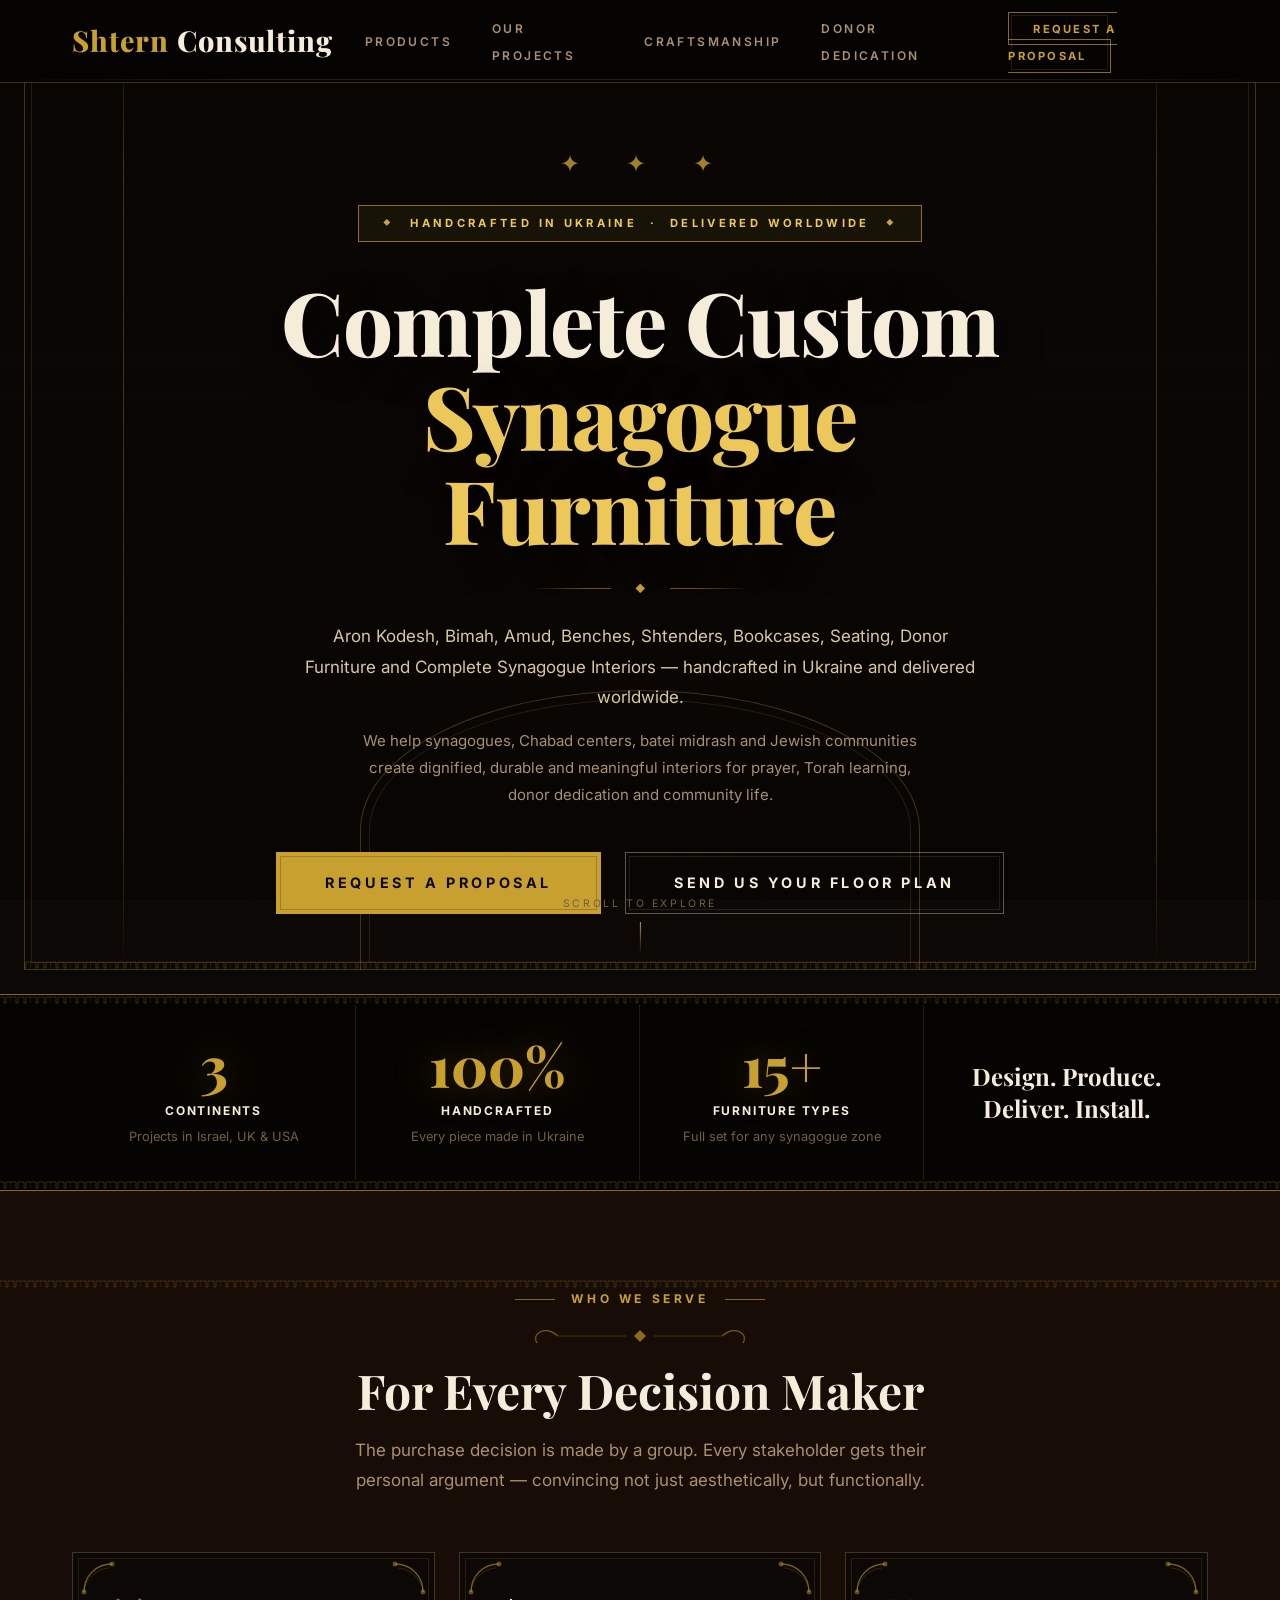
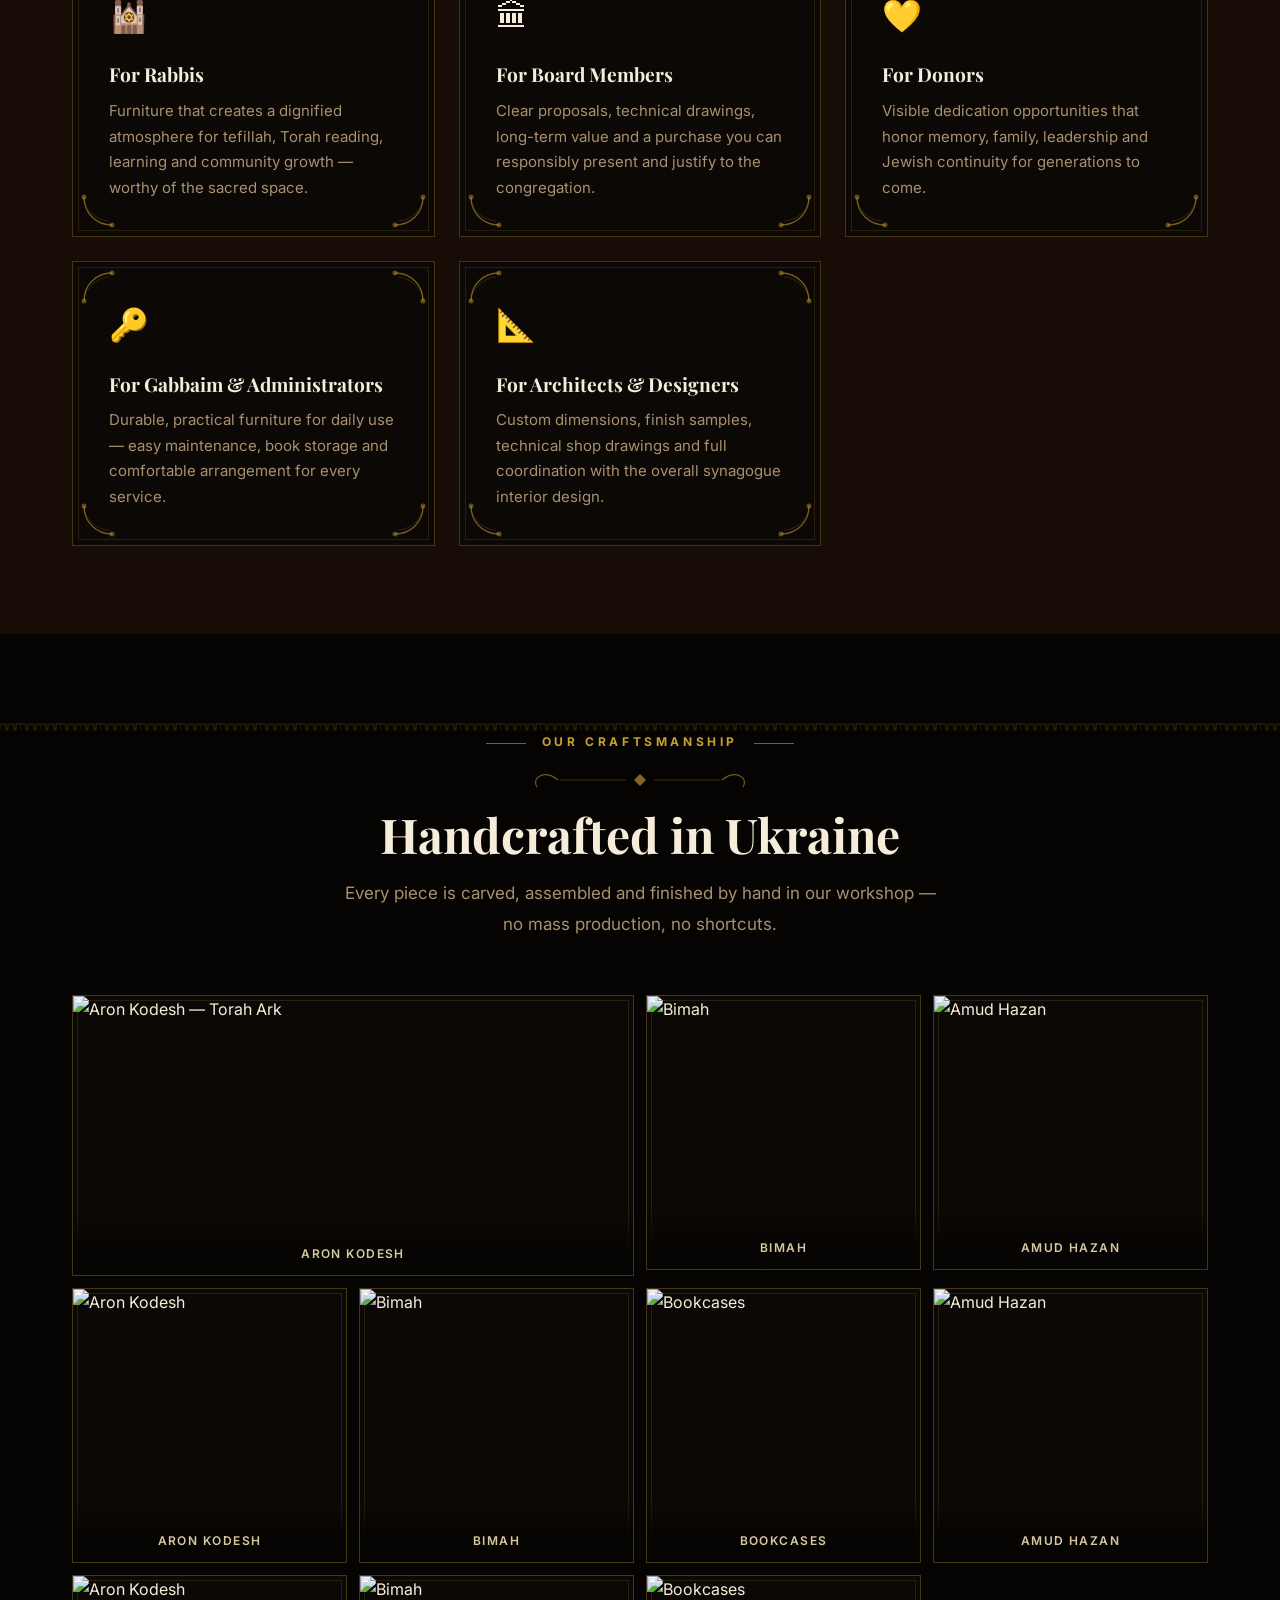
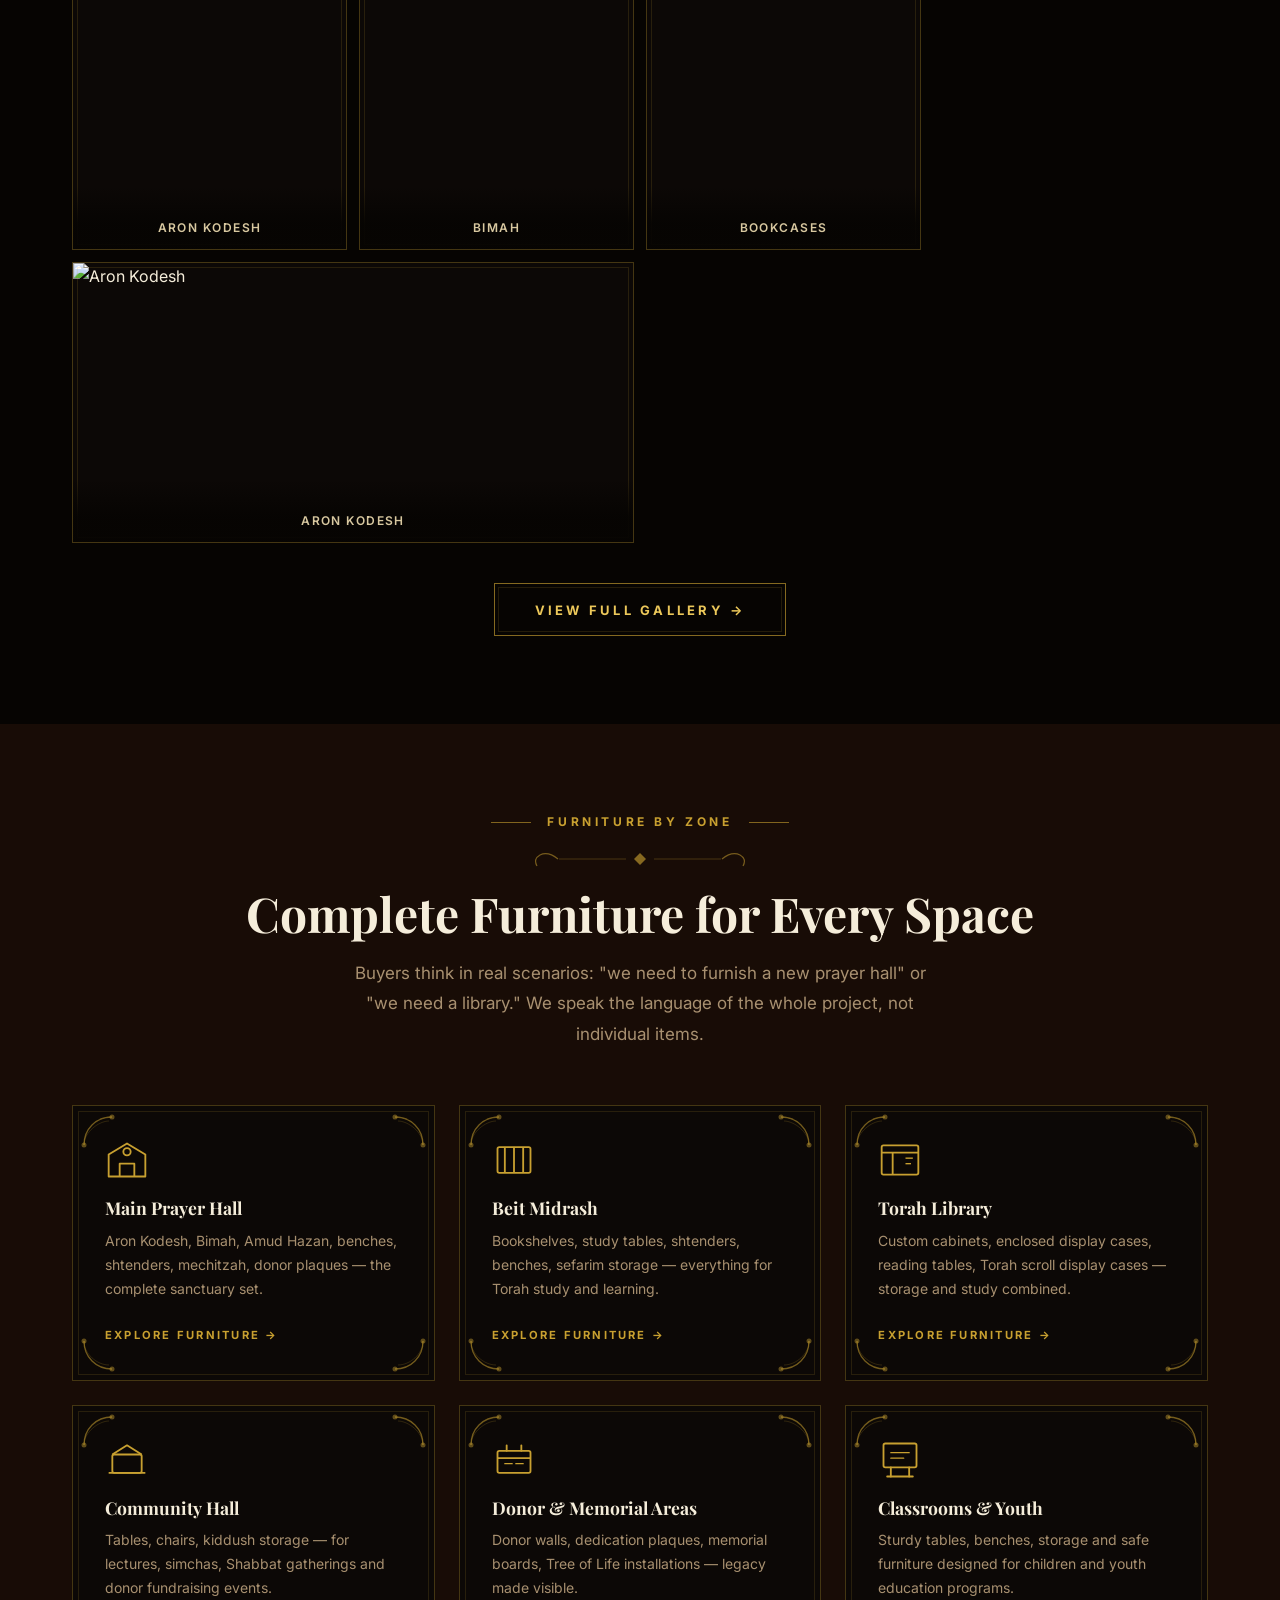
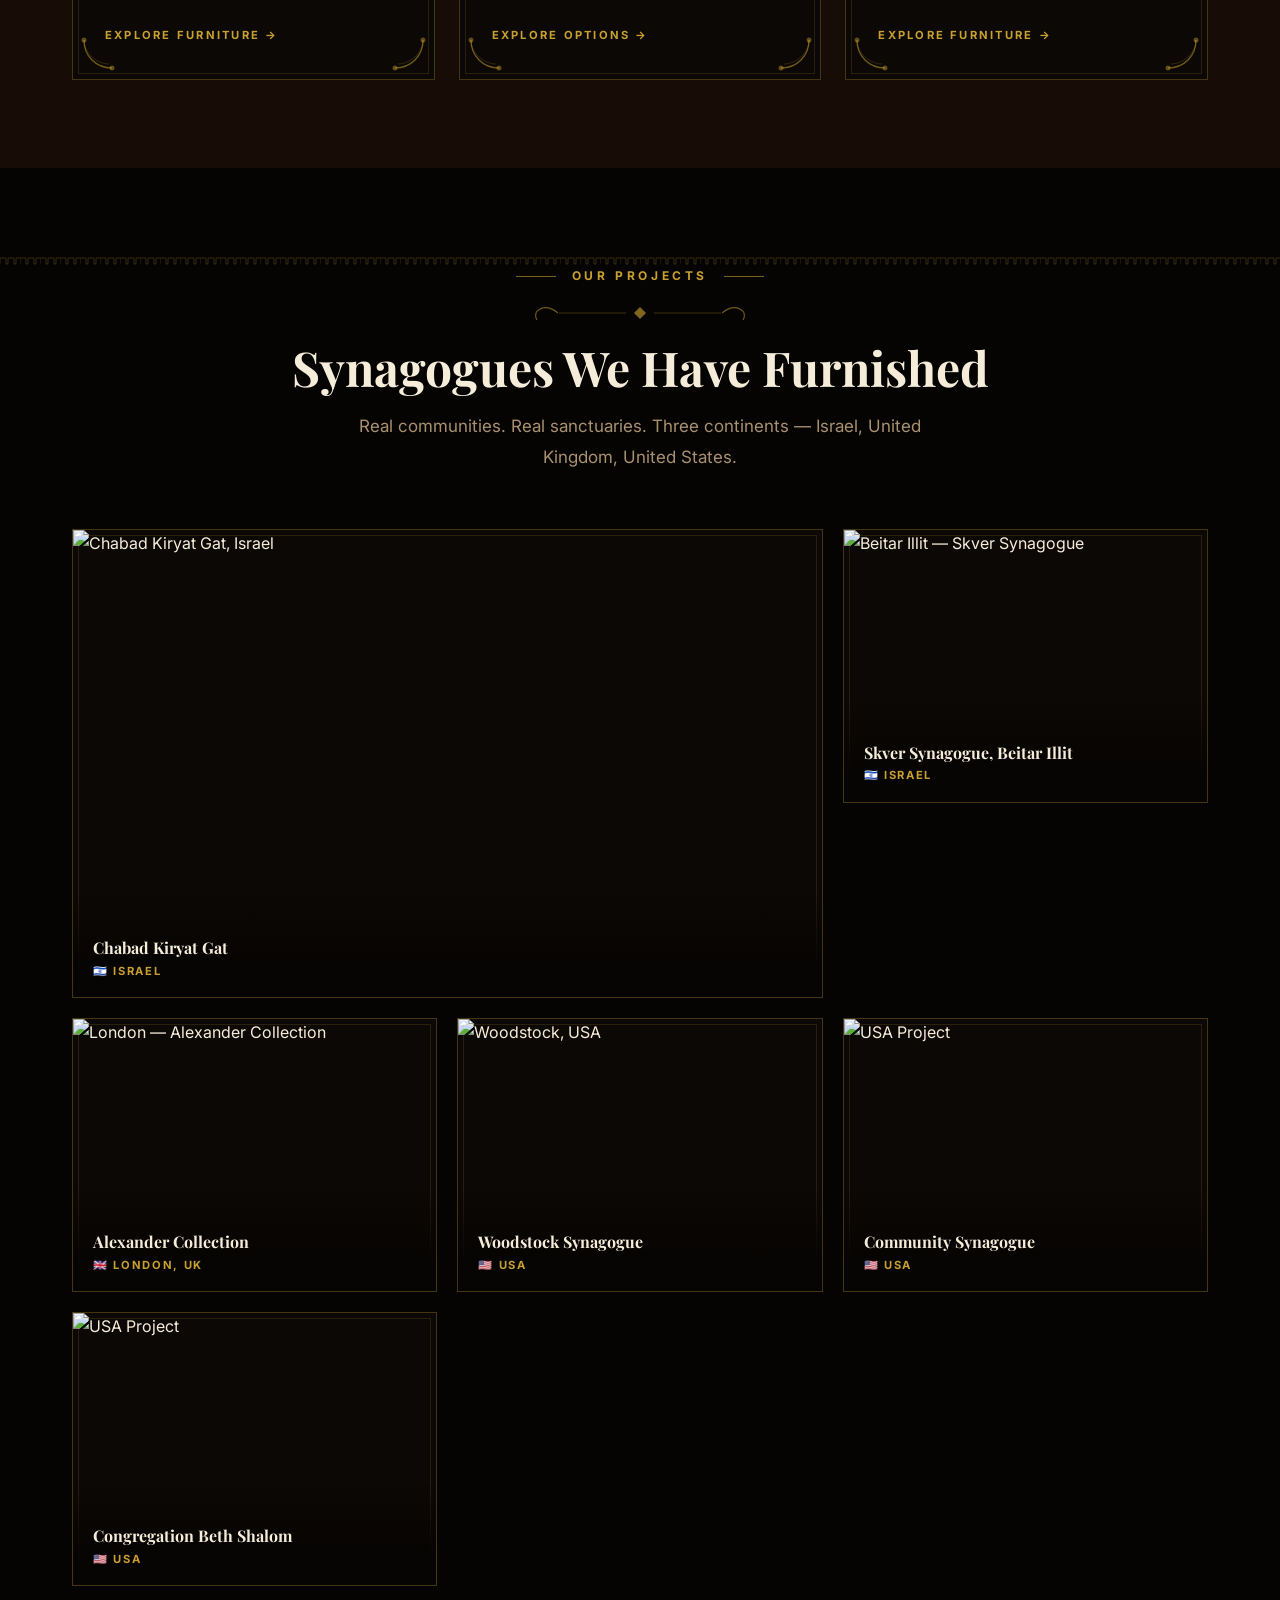
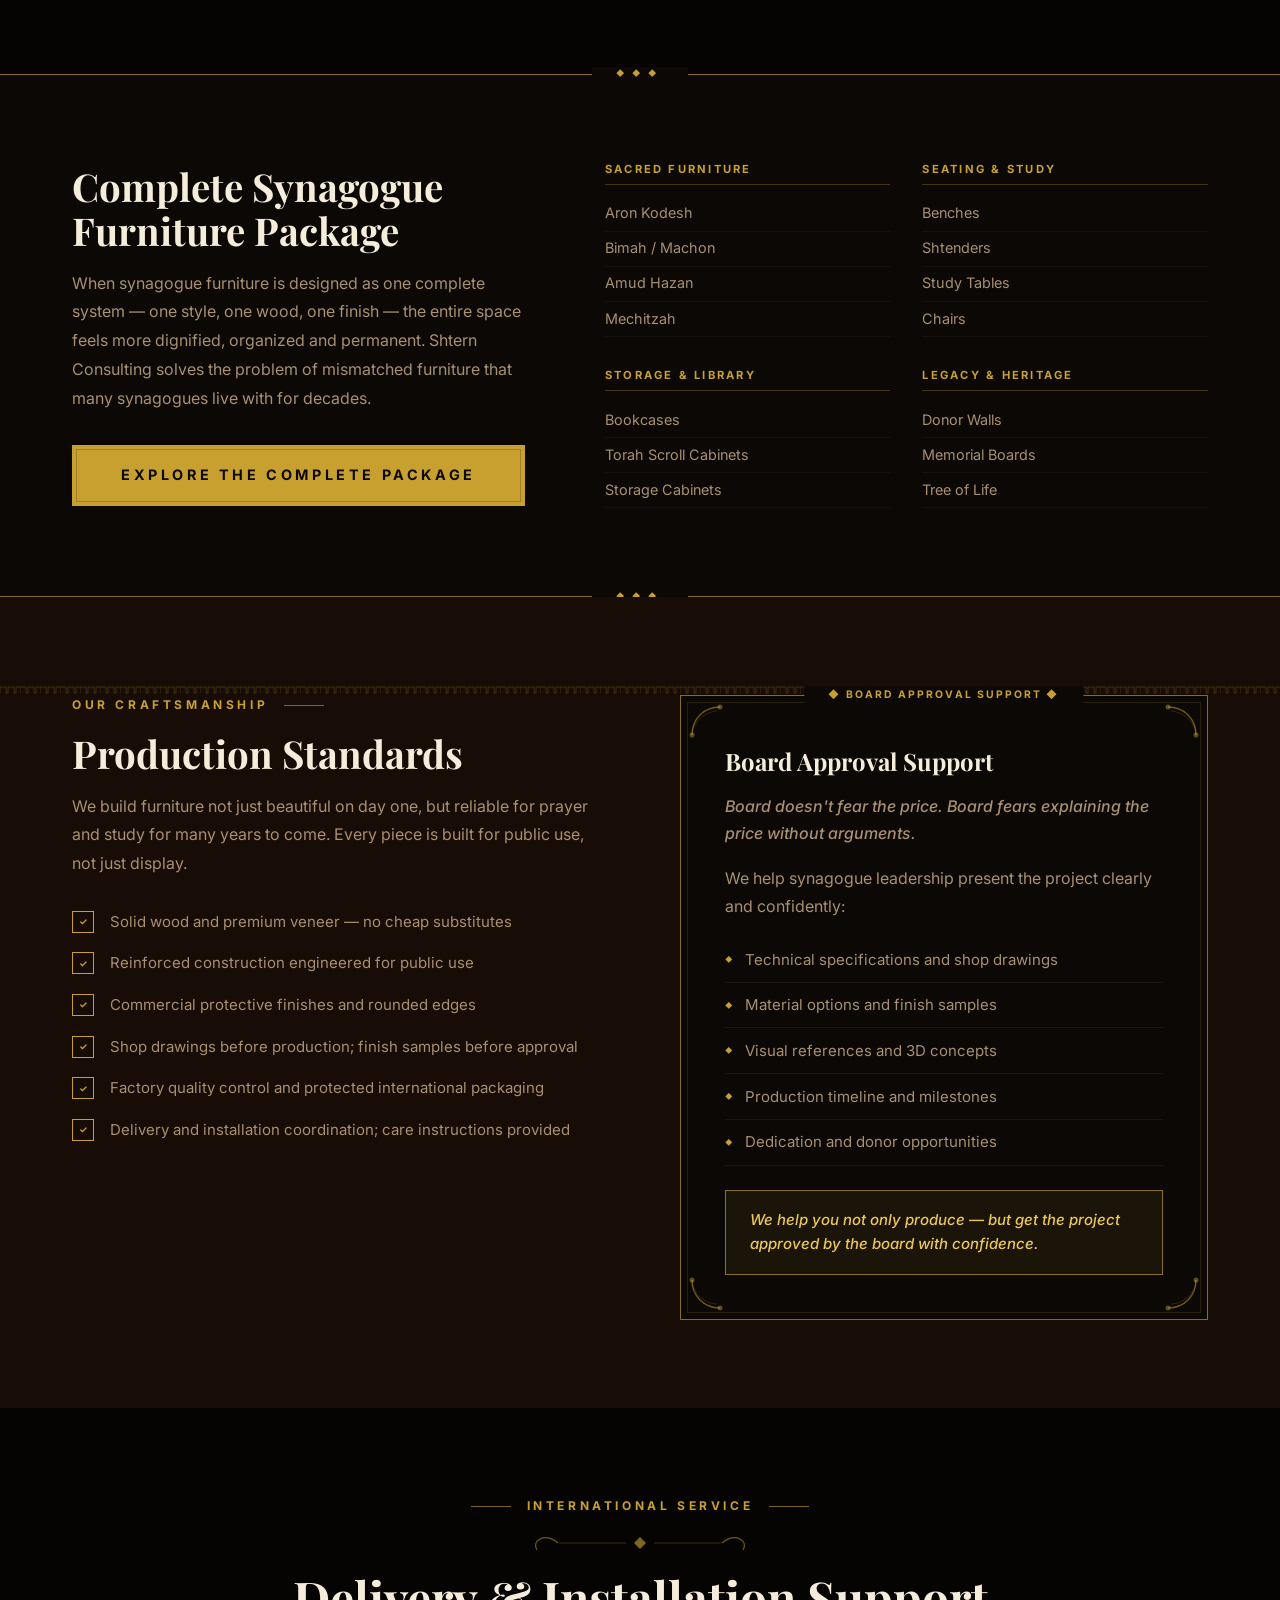
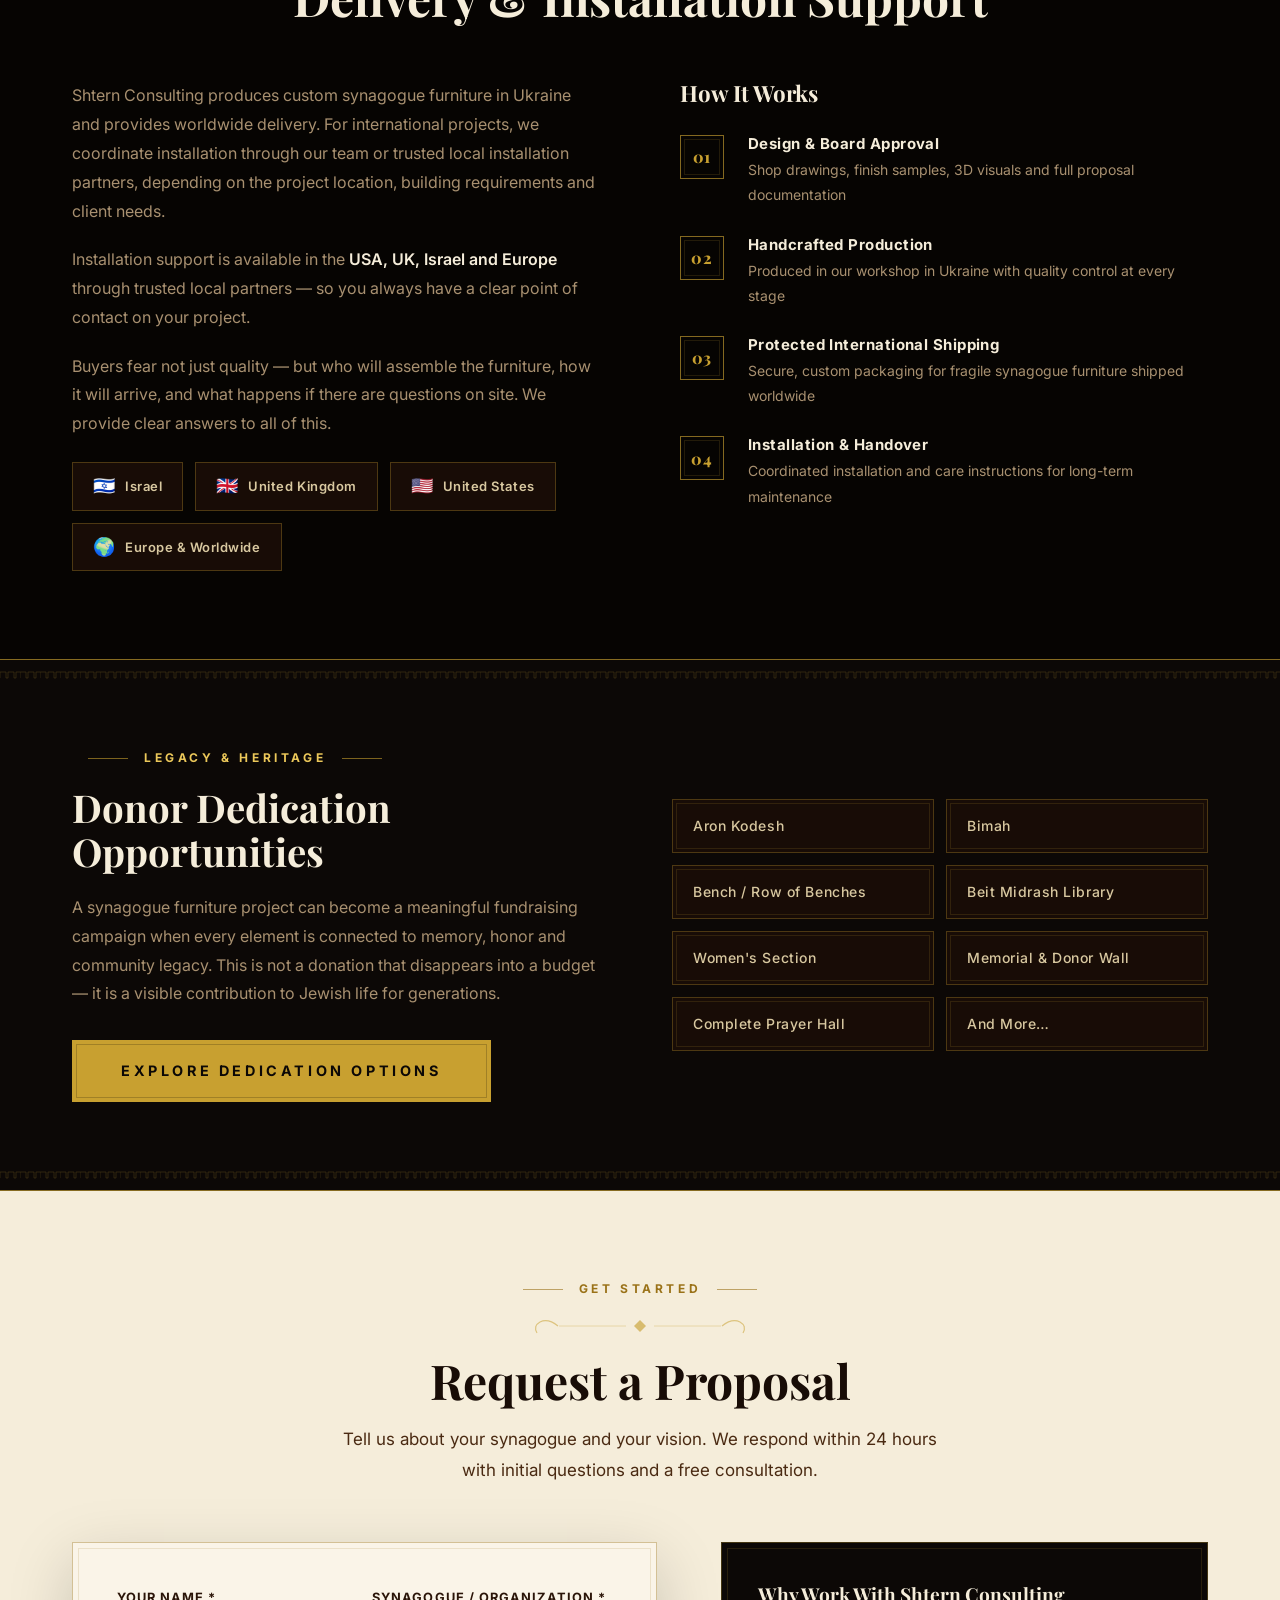
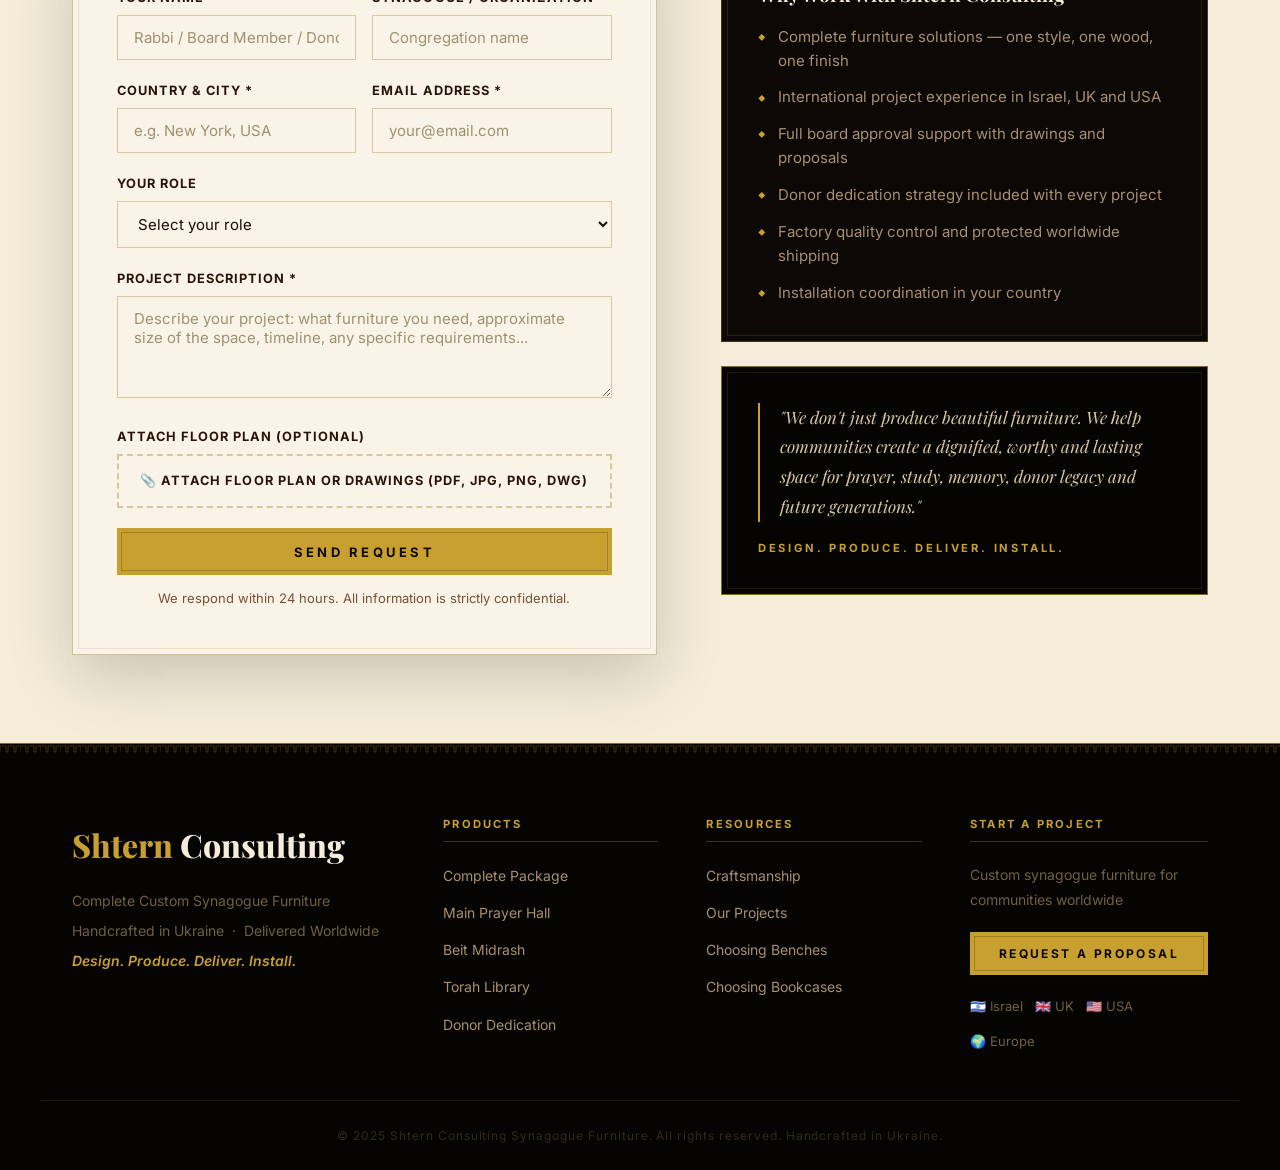
==== commit a550e34c: "Rename site brand from KI-PRO to Shtern Consulting Updated all nav logos, footer logos, page titles," ====
--- a/index.html
+++ b/index.html
@@ -3,7 +3,7 @@
 <head>
   <meta charset="UTF-8">
   <meta name="viewport" content="width=device-width, initial-scale=1.0">
-  <title>KI-PRO | Complete Custom Synagogue Furniture — Handcrafted in Ukraine</title>
+  <title>Shtern Consulting | Complete Custom Synagogue Furniture — Handcrafted in Ukraine</title>
   <meta name="description" content="Complete Custom Synagogue Furniture — Aron Kodesh, Bimah, Amud, Benches, Shtenders, Bookcases, Seating, Donor Furniture and Complete Synagogue Interiors, handcrafted in Ukraine and delivered worldwide.">
   <link rel="preconnect" href="https://fonts.googleapis.com">
   <link rel="preconnect" href="https://fonts.gstatic.com" crossorigin>
@@ -16,7 +16,7 @@
   <nav class="nav" id="nav">
     <div class="container nav__inner">
       <a href="index.html" class="nav__logo">
-        <span class="nav__logo-ki">KI</span><span class="nav__logo-pro">-PRO</span>
+        <span class="nav__logo-ki">Shtern</span><span class="nav__logo-pro"> Consulting</span>
       </a>
       <button class="nav__toggle" id="navToggle" aria-label="Toggle menu">
         <span></span><span></span><span></span>
@@ -353,7 +353,7 @@
     <div class="container package-banner__inner">
       <div class="package-banner__content reveal">
         <h2>Complete Synagogue Furniture Package</h2>
-        <p>When synagogue furniture is designed as one complete system — one style, one wood, one finish — the entire space feels more dignified, organized and permanent. KI-PRO solves the problem of mismatched furniture that many synagogues live with for decades.</p>
+        <p>When synagogue furniture is designed as one complete system — one style, one wood, one finish — the entire space feels more dignified, organized and permanent. Shtern Consulting solves the problem of mismatched furniture that many synagogues live with for decades.</p>
         <a href="complete-package.html" class="btn btn--gold btn--lg">Explore the Complete Package</a>
       </div>
       <div class="package-banner__categories reveal reveal-delay-2">
@@ -440,7 +440,7 @@
       </div>
       <div class="delivery__grid">
         <div class="delivery__content reveal">
-          <p>KI-PRO produces custom synagogue furniture in Ukraine and provides worldwide delivery. For international projects, we coordinate installation through our team or trusted local installation partners, depending on the project location, building requirements and client needs.</p>
+          <p>Shtern Consulting produces custom synagogue furniture in Ukraine and provides worldwide delivery. For international projects, we coordinate installation through our team or trusted local installation partners, depending on the project location, building requirements and client needs.</p>
           <p>Installation support is available in the <strong>USA, UK, Israel and Europe</strong> through trusted local partners — so you always have a clear point of contact on your project.</p>
           <p>Buyers fear not just quality — but who will assemble the furniture, how it will arrive, and what happens if there are questions on site. We provide clear answers to all of this.</p>
           <div class="delivery__regions">
@@ -569,7 +569,7 @@
 
         <div class="reveal reveal-delay-2">
           <div class="contact__why">
-            <h3>Why Work With KI-PRO</h3>
+            <h3>Why Work With Shtern Consulting</h3>
             <ul>
               <li>Complete furniture solutions — one style, one wood, one finish</li>
               <li>International project experience in Israel, UK and USA</li>
@@ -597,7 +597,7 @@
     <div class="container footer__inner">
       <div class="footer__brand">
         <div class="footer__logo">
-          <span class="nav__logo-ki">KI</span><span class="nav__logo-pro">-PRO</span>
+          <span class="nav__logo-ki">Shtern</span><span class="nav__logo-pro"> Consulting</span>
         </div>
         <p>Complete Custom Synagogue Furniture</p>
         <p>Handcrafted in Ukraine &nbsp;·&nbsp; Delivered Worldwide</p>
@@ -636,7 +636,7 @@
     </div>
     <div class="footer__bottom">
       <div class="container">
-        <p>&copy; 2025 KI-PRO Synagogue Furniture. All rights reserved. Handcrafted in Ukraine.</p>
+        <p>&copy; 2025 Shtern Consulting Synagogue Furniture. All rights reserved. Handcrafted in Ukraine.</p>
       </div>
     </div>
   </footer>
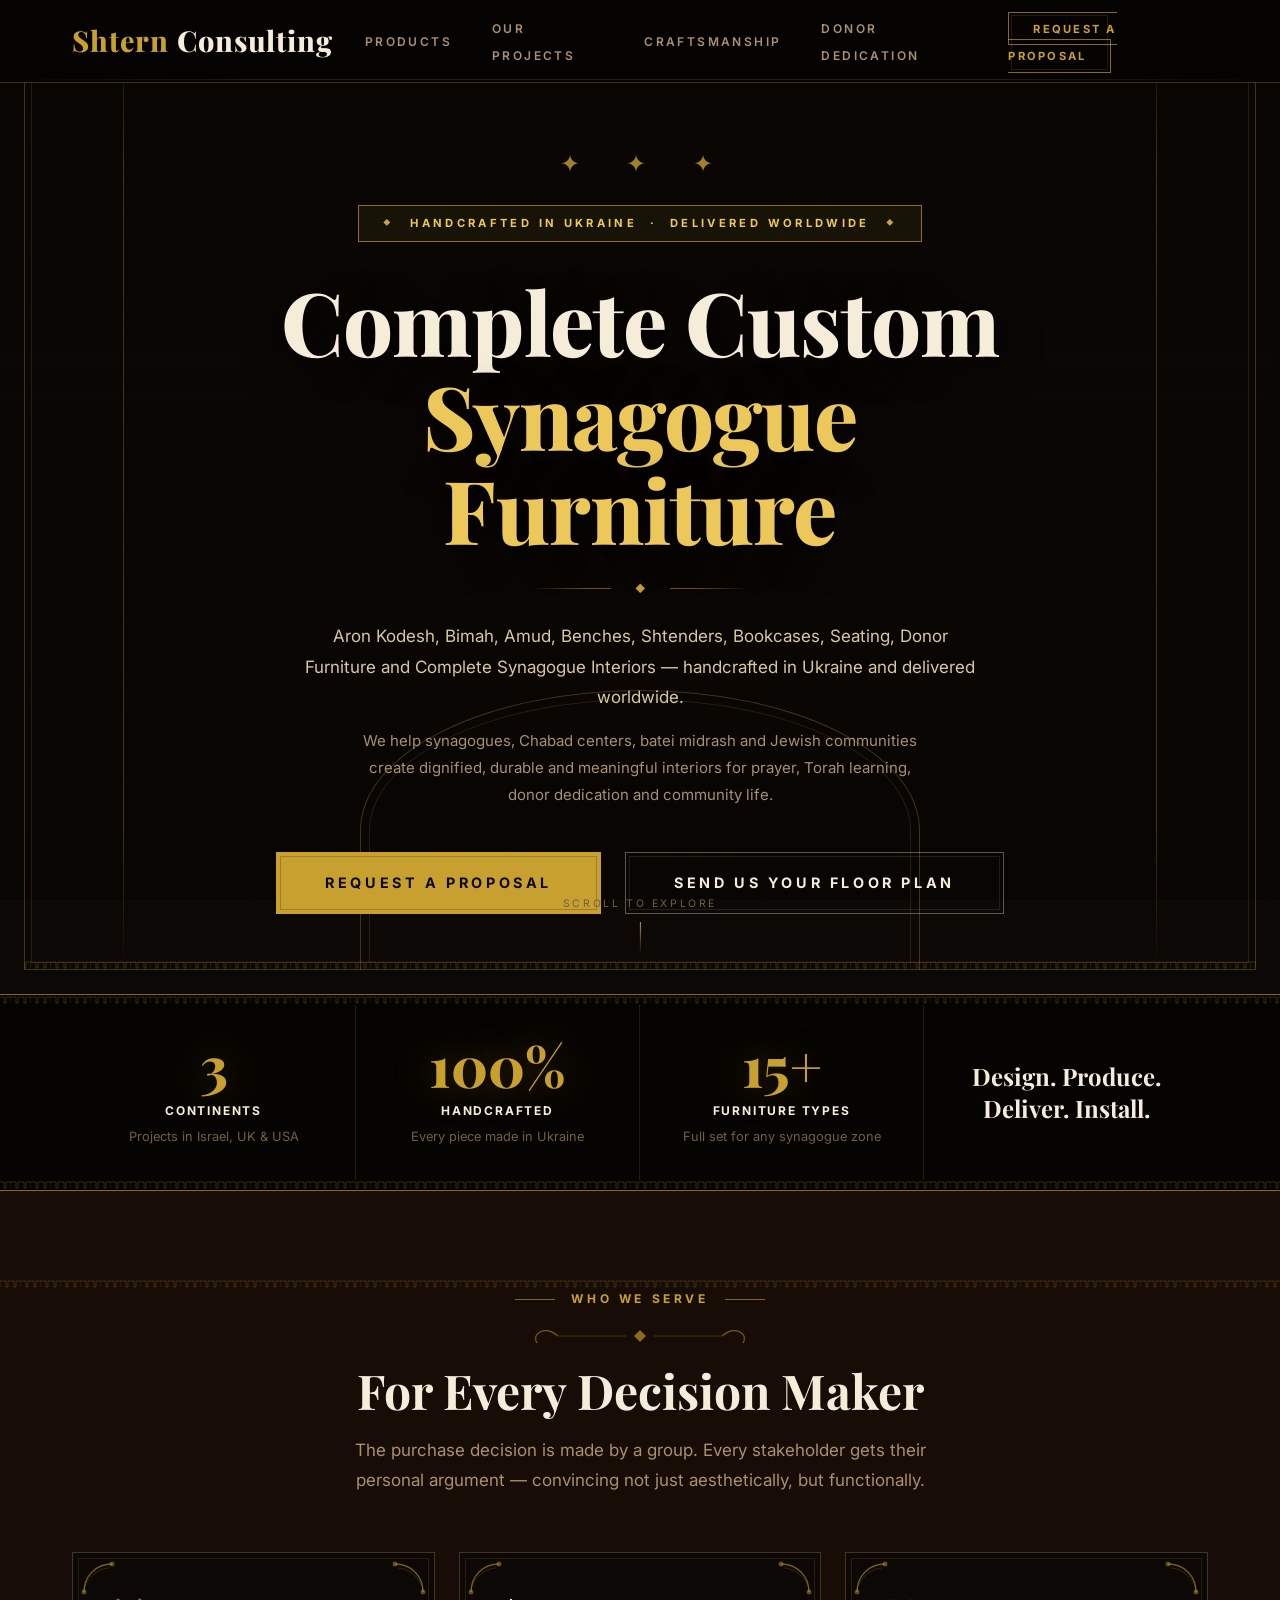
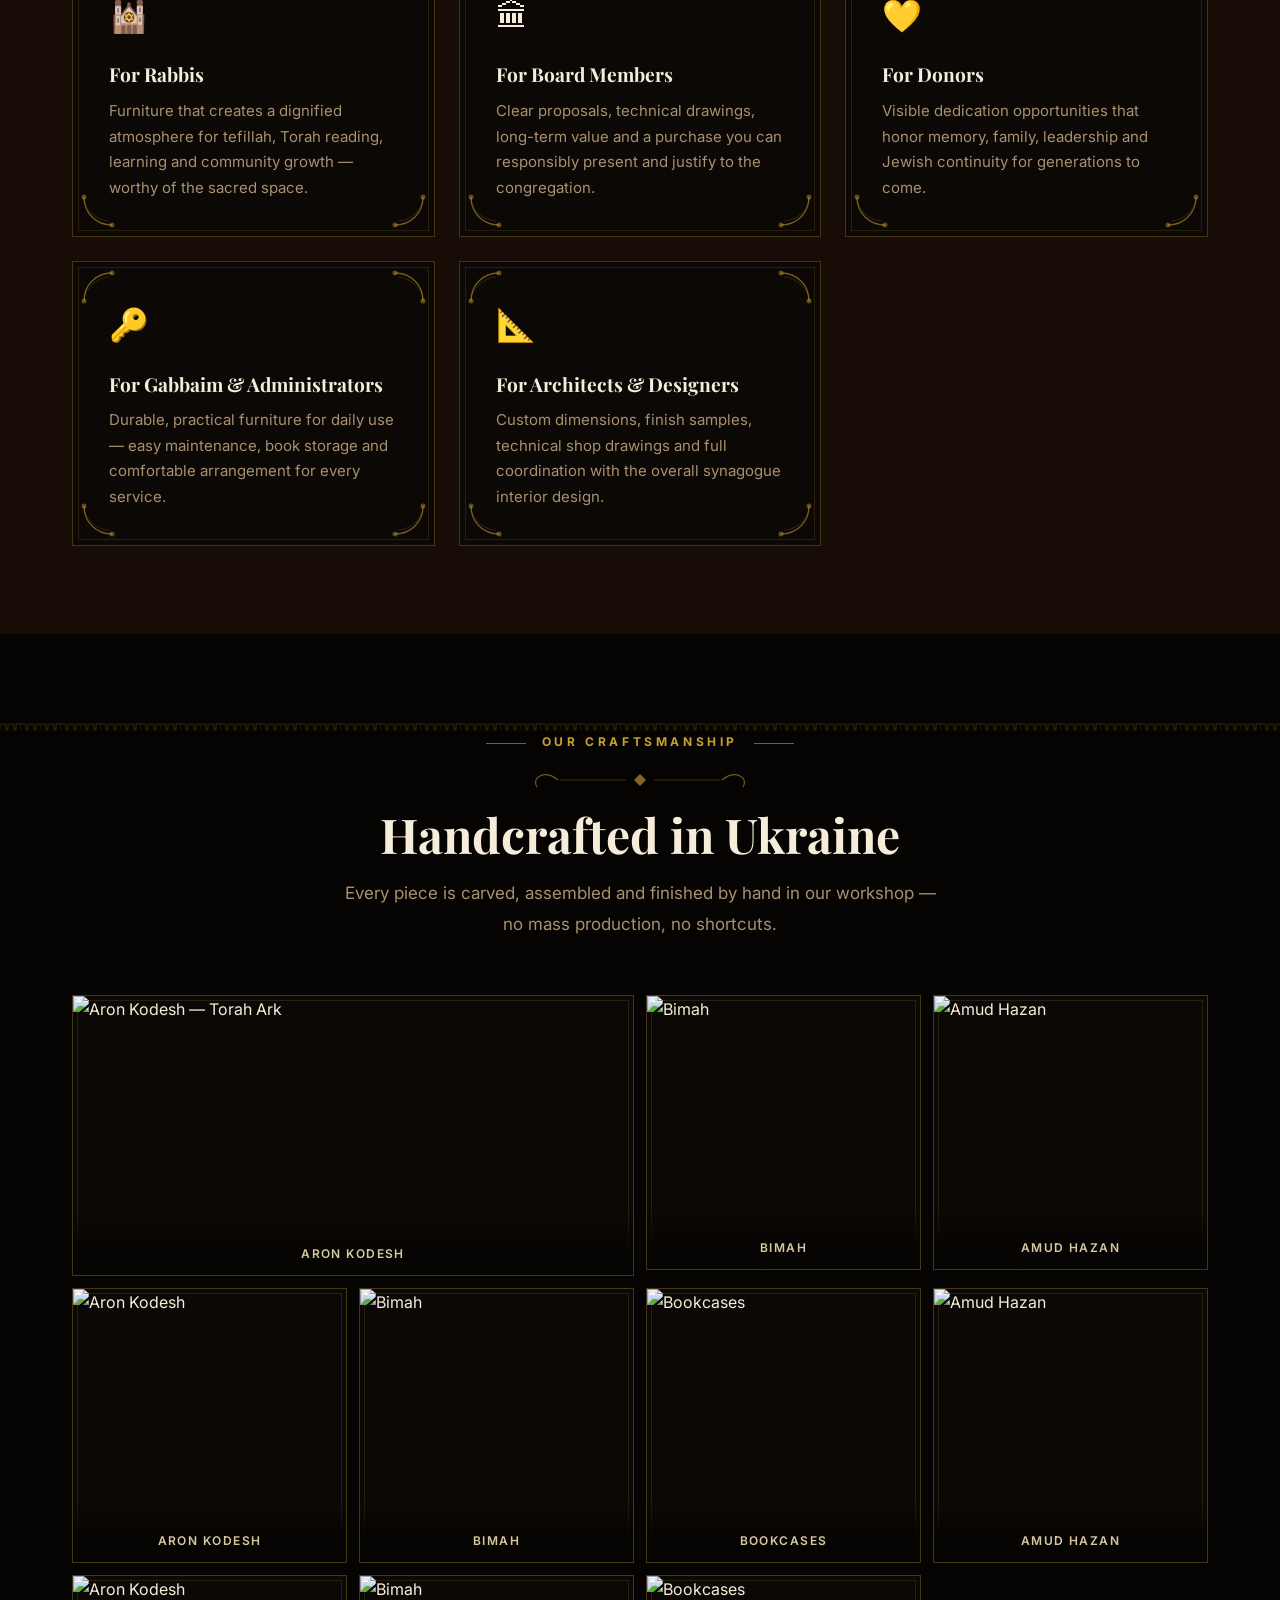
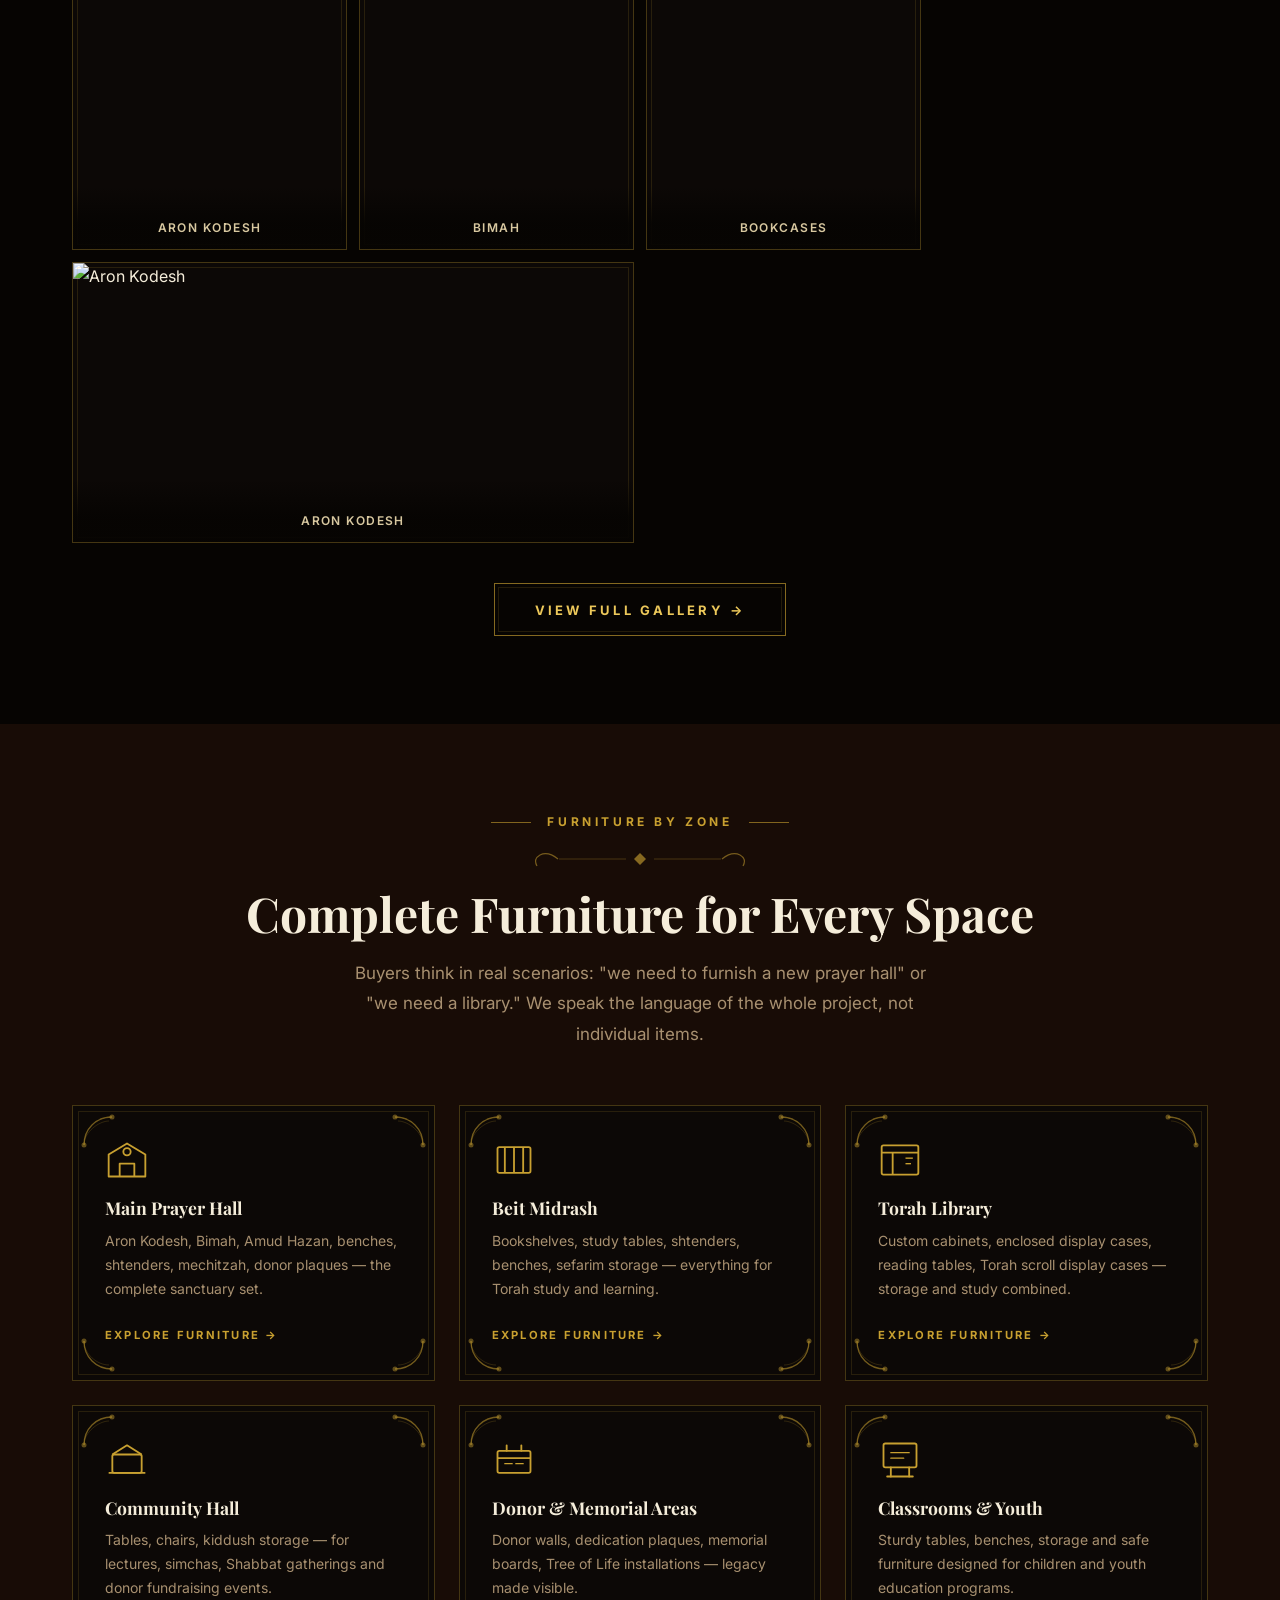
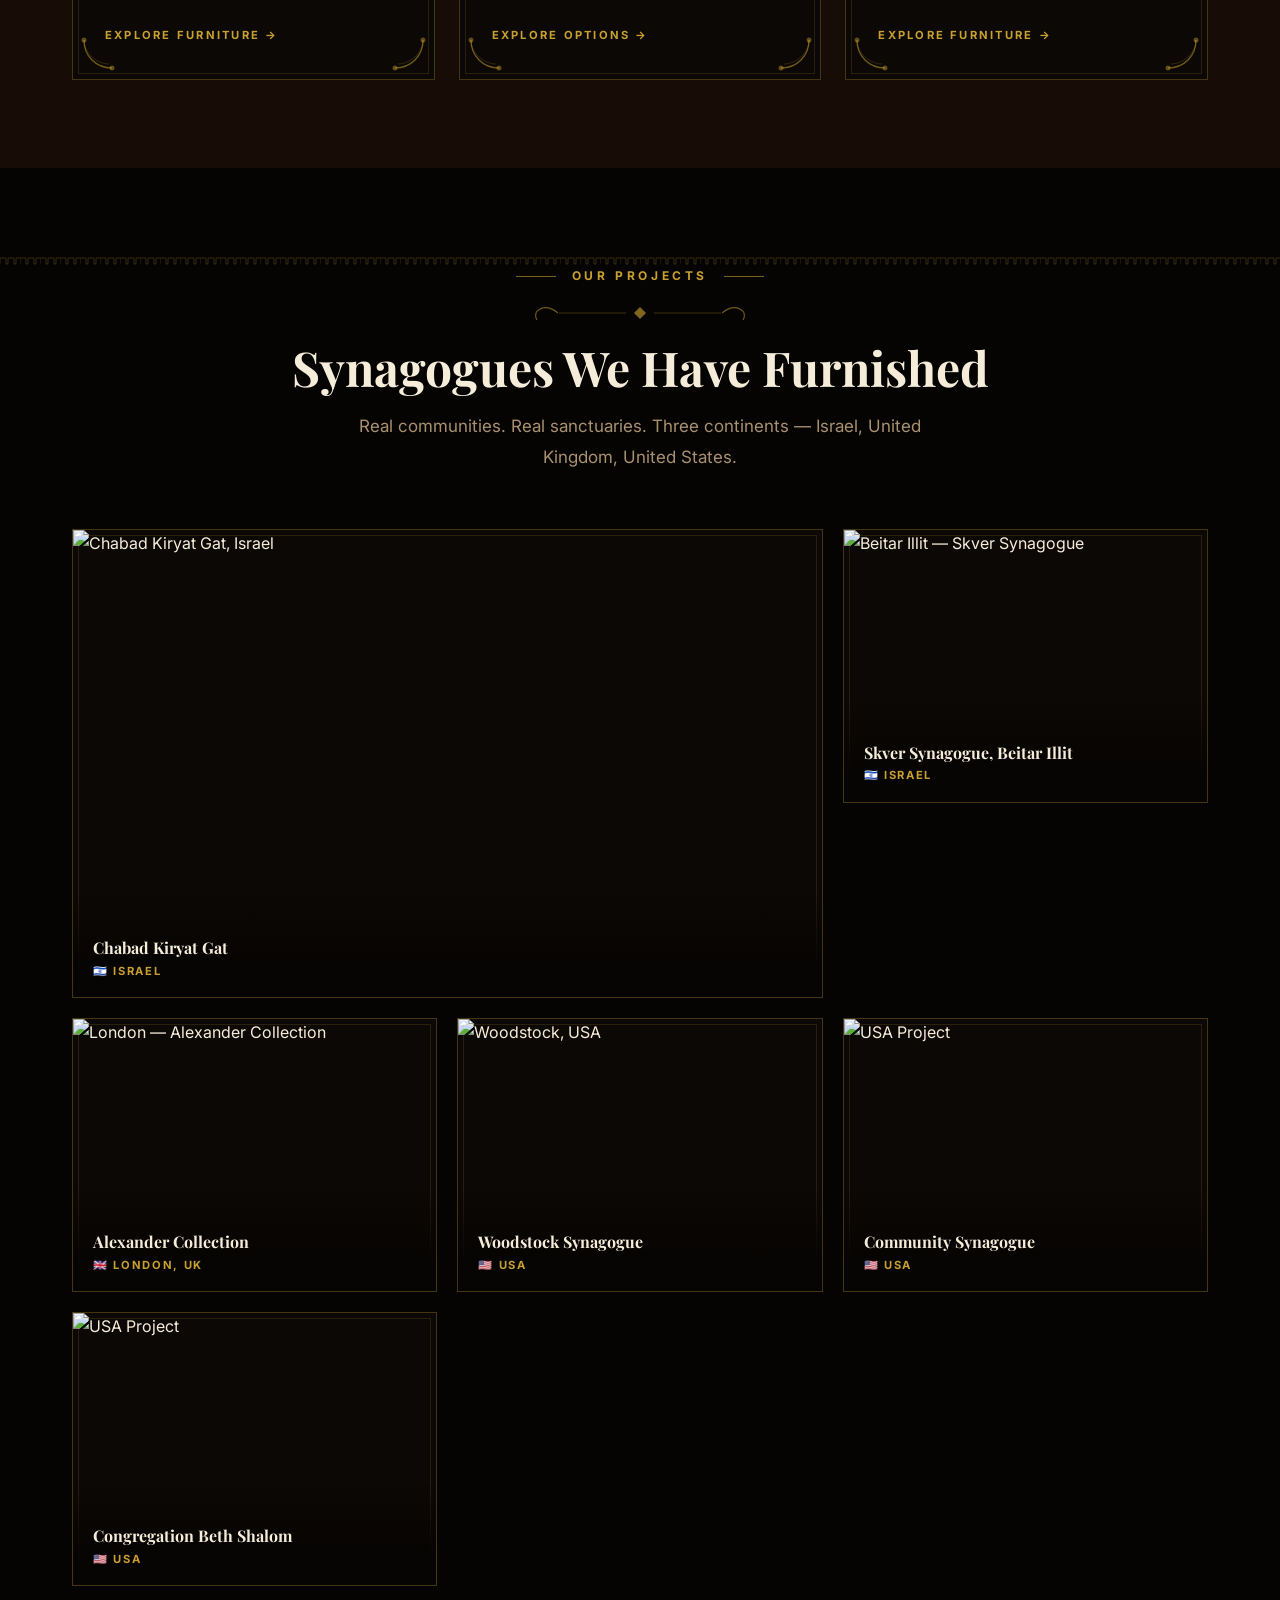
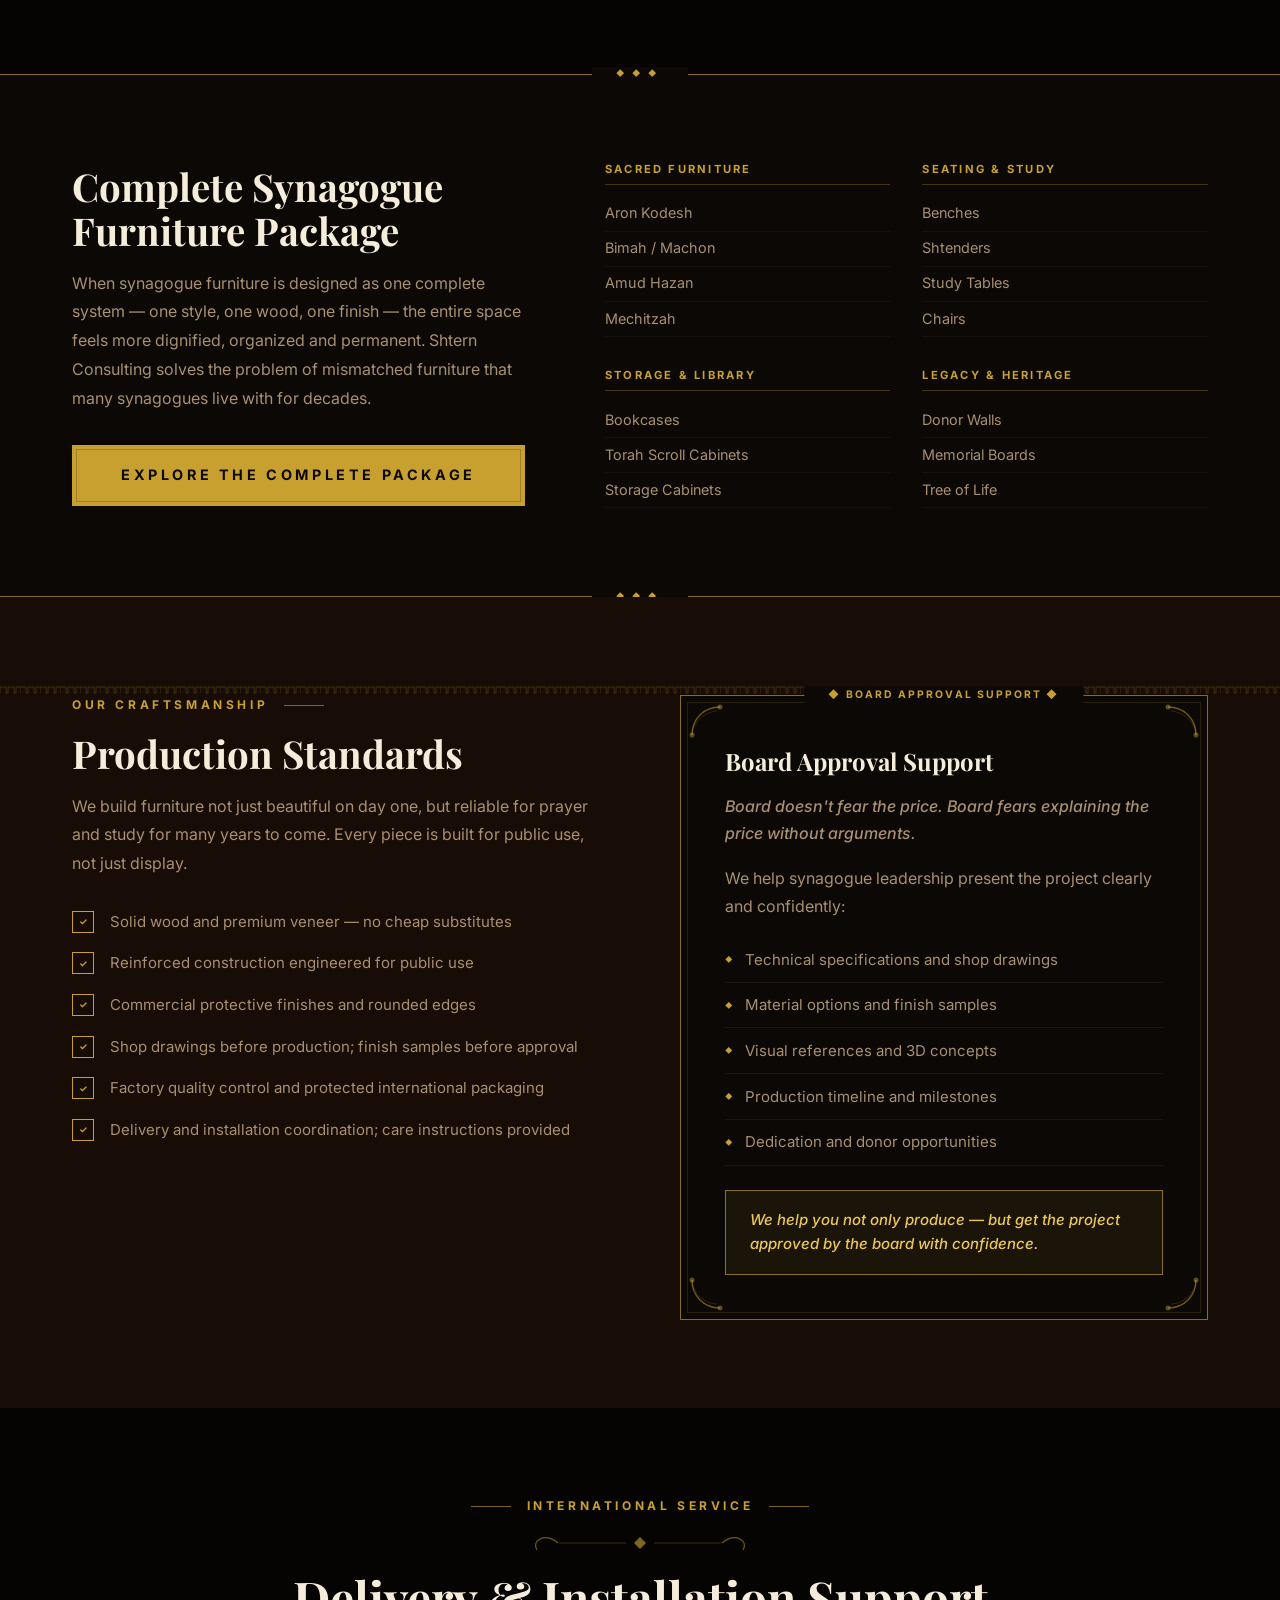
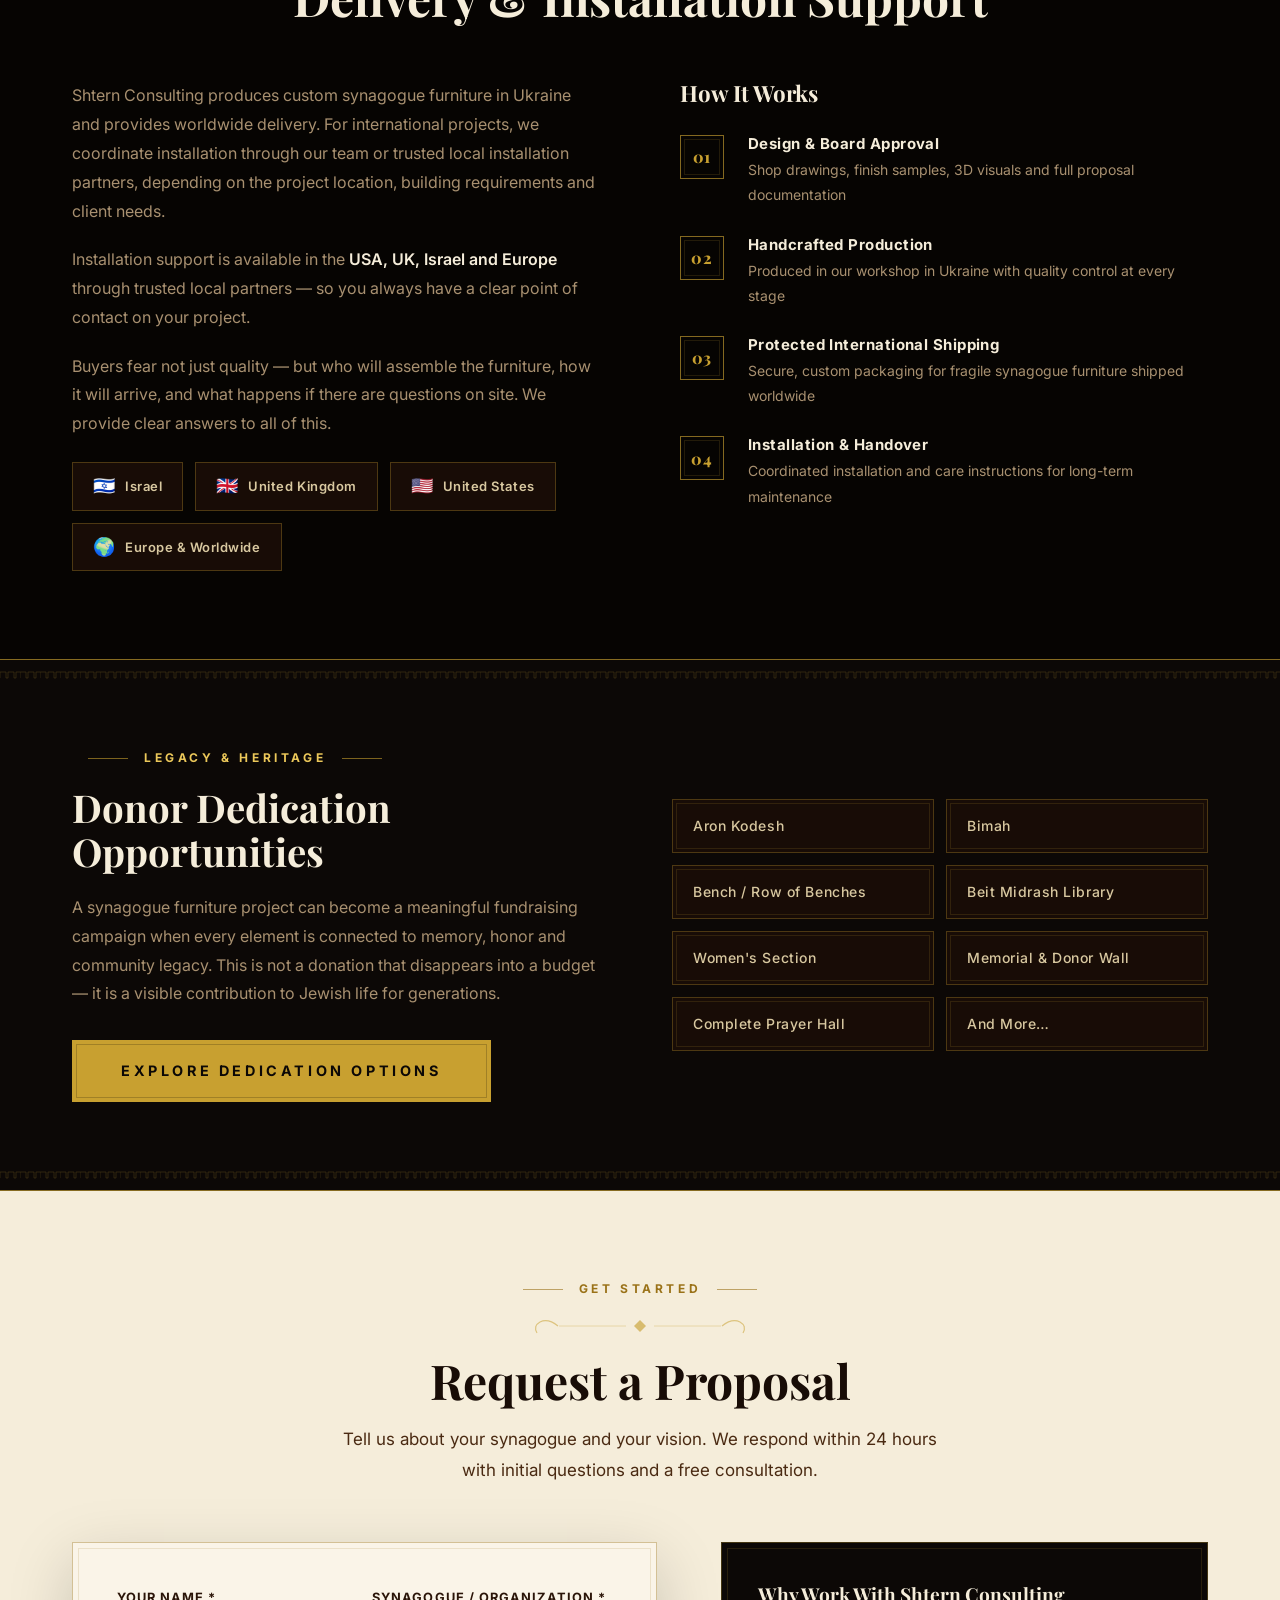
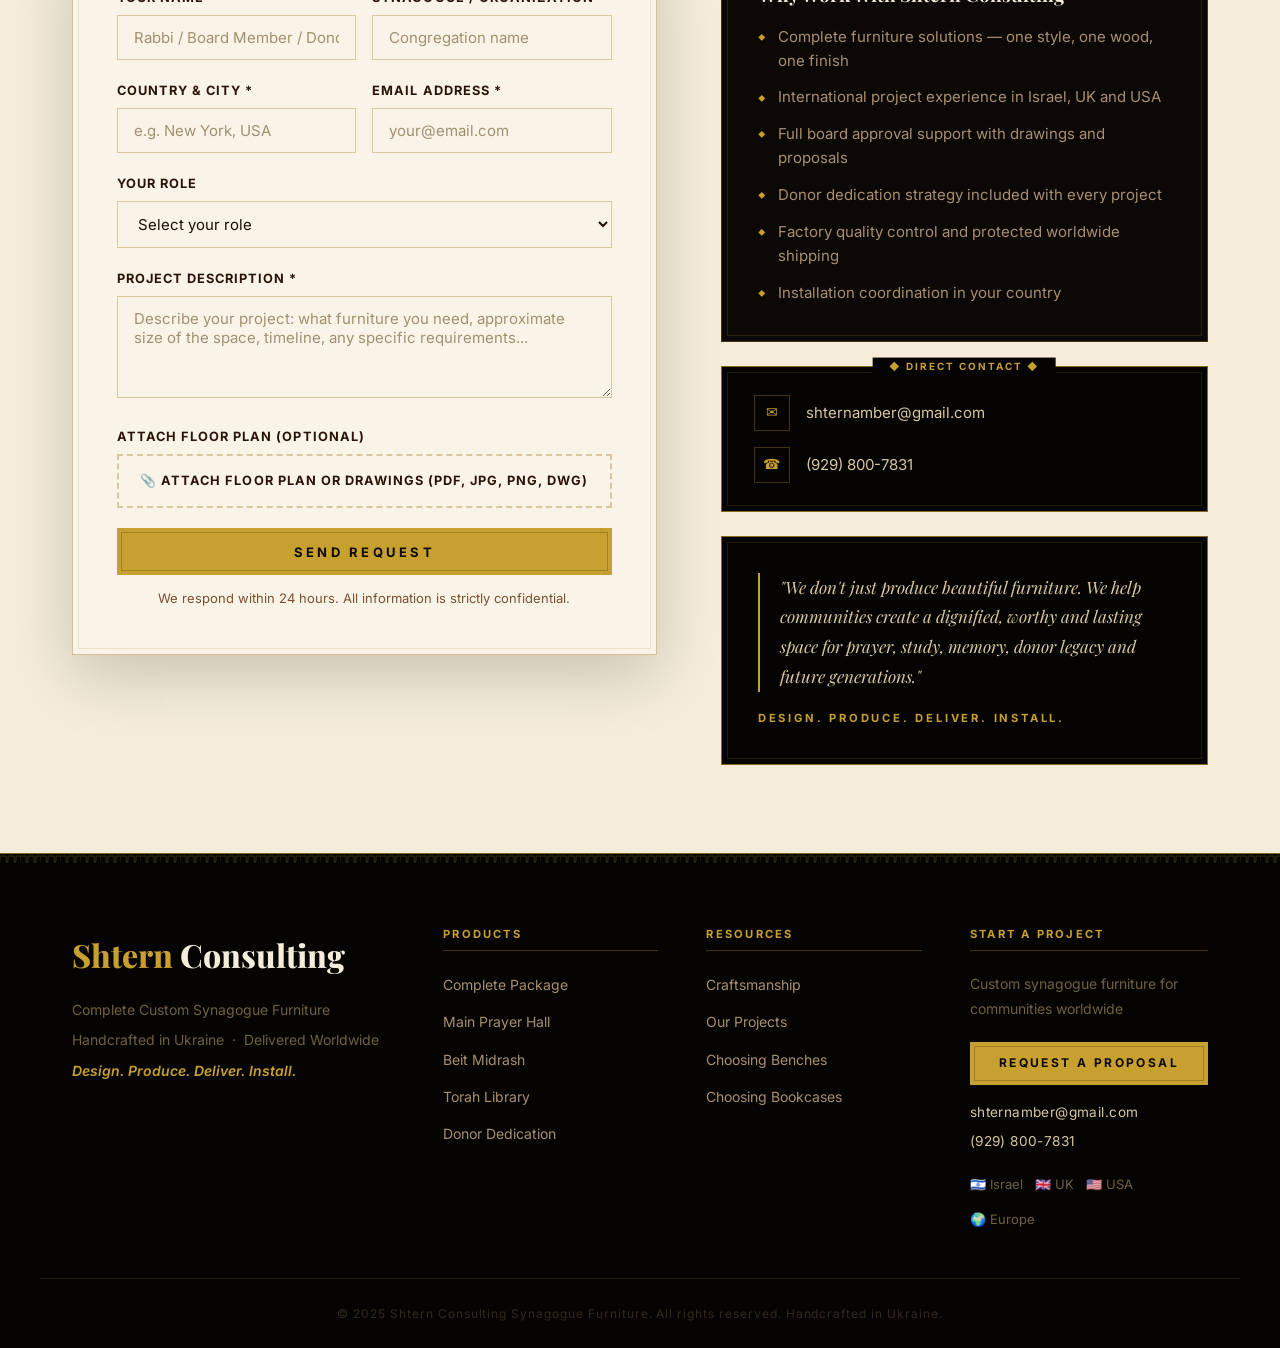
==== commit 1c801cda: "Add direct contact info — email and phone across all pages - Email: shternamber@gmail.com - Phone: (" ====
--- a/index.html
+++ b/index.html
@@ -579,6 +579,16 @@
               <li>Installation coordination in your country</li>
             </ul>
           </div>
+          <div class="contact__direct">
+            <a href="mailto:shternamber@gmail.com" class="contact__direct-link">
+              <span class="contact__direct-icon">✉</span>
+              <span>shternamber@gmail.com</span>
+            </a>
+            <a href="tel:+19298007831" class="contact__direct-link">
+              <span class="contact__direct-icon">☎</span>
+              <span>(929) 800-7831</span>
+            </a>
+          </div>
           <div class="contact__positioning">
             <blockquote>
               "We don't just produce beautiful furniture. We help communities create a dignified, worthy and lasting space for prayer, study, memory, donor legacy and future generations."
@@ -626,6 +636,10 @@
         <h4>Start a Project</h4>
         <p>Custom synagogue furniture for communities worldwide</p>
         <a href="#contact" class="btn btn--gold btn--sm">Request a Proposal</a>
+        <div class="footer__contact-info">
+          <a href="mailto:shternamber@gmail.com">shternamber@gmail.com</a>
+          <a href="tel:+19298007831">(929) 800-7831</a>
+        </div>
         <div class="footer__regions">
           <span>🇮🇱 Israel</span>
           <span>🇬🇧 UK</span>
--- a/assets/css/styles.css
+++ b/assets/css/styles.css
@@ -1105,7 +1105,48 @@
 .footer__links a { font-size: .875rem; color: var(--ivory-dim); transition: color var(--transition); }
 .footer__links a:hover { color: var(--gold-light); }
 .footer__contact > p { font-size: .875rem; color: var(--ivory-deep); margin-bottom: 1.25rem; }
+.footer__contact-info {
+  display: flex; flex-direction: column; gap: .4rem; margin-top: 1rem; margin-bottom: .5rem;
+}
+.footer__contact-info a {
+  font-size: .85rem; color: var(--ivory-mid);
+  transition: color var(--transition); letter-spacing: .03em;
+}
+.footer__contact-info a:hover { color: var(--gold-light); }
+
 .footer__regions { display: flex; flex-wrap: wrap; gap: .75rem; margin-top: 1.25rem; }
+
+/* Direct contact block in contact section */
+.contact__direct {
+  background: var(--night);
+  border: 1px solid var(--border-gold-strong);
+  padding: 1.75rem 2rem;
+  margin-bottom: 1.5rem;
+  position: relative;
+  display: flex; flex-direction: column; gap: 1rem;
+}
+.contact__direct::before { content: ''; position: absolute; inset: 5px; border: 1px solid var(--border-gold-dim); pointer-events: none; }
+.contact__direct::after {
+  content: '◆  DIRECT CONTACT  ◆';
+  position: absolute; top: -1px; left: 50%;
+  transform: translate(-50%, -50%);
+  font-family: var(--font-sans); font-size: .62rem; font-weight: 700;
+  letter-spacing: .2em; text-transform: uppercase;
+  color: var(--gold); background: var(--night); padding: 0 1rem;
+  white-space: nowrap;
+}
+.contact__direct-link {
+  display: flex; align-items: center; gap: 1rem;
+  color: var(--ivory-mid); font-size: .9375rem;
+  transition: color var(--transition);
+}
+.contact__direct-link:hover { color: var(--gold-light); }
+.contact__direct-icon {
+  width: 36px; height: 36px; flex-shrink: 0;
+  border: 1px solid var(--border-gold);
+  color: var(--gold); font-size: .9rem;
+  display: flex; align-items: center; justify-content: center;
+}
 .footer__regions span { font-size: .8125rem; color: var(--ivory-deep); }
 .footer__bottom { padding: 1.5rem 2rem; text-align: center; max-width: var(--container); margin: 0 auto; }
 .footer__bottom p { font-size: .75rem; color: var(--ivory-deep); opacity: .4; letter-spacing: .08em; }
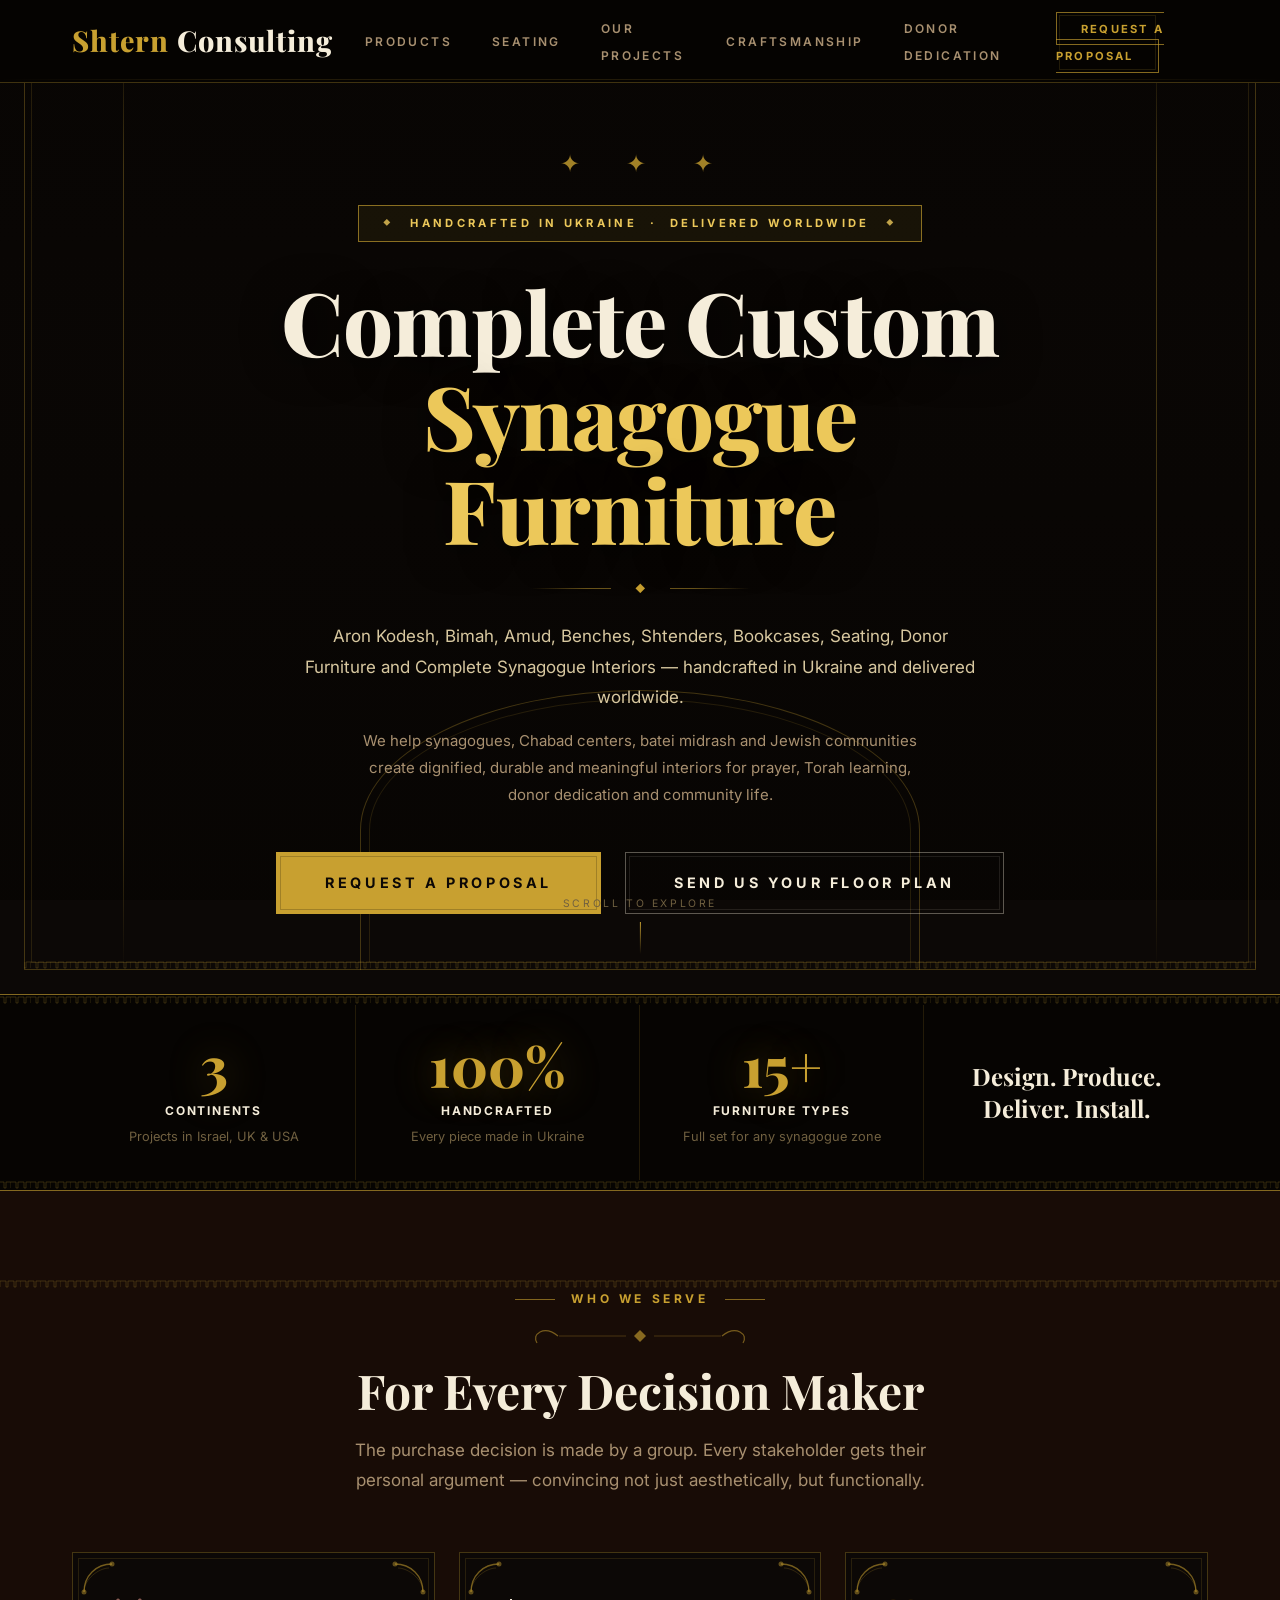
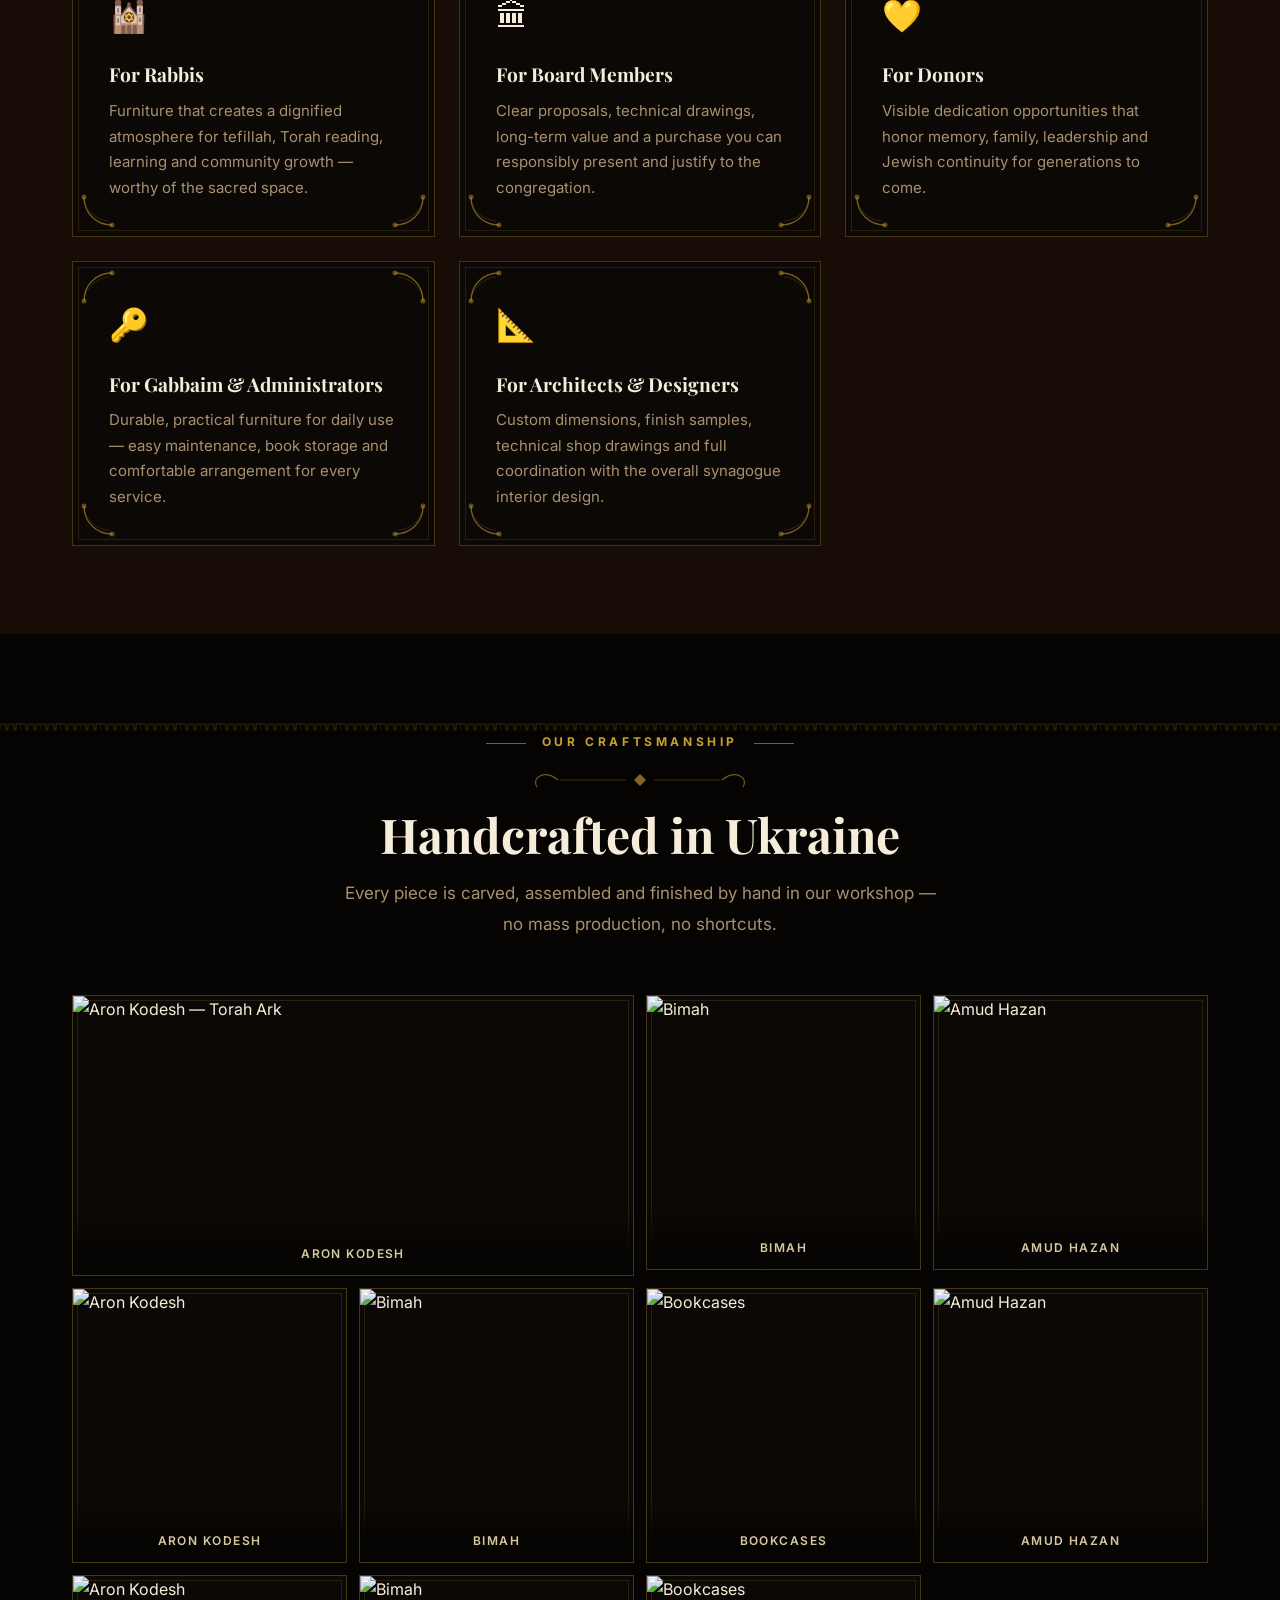
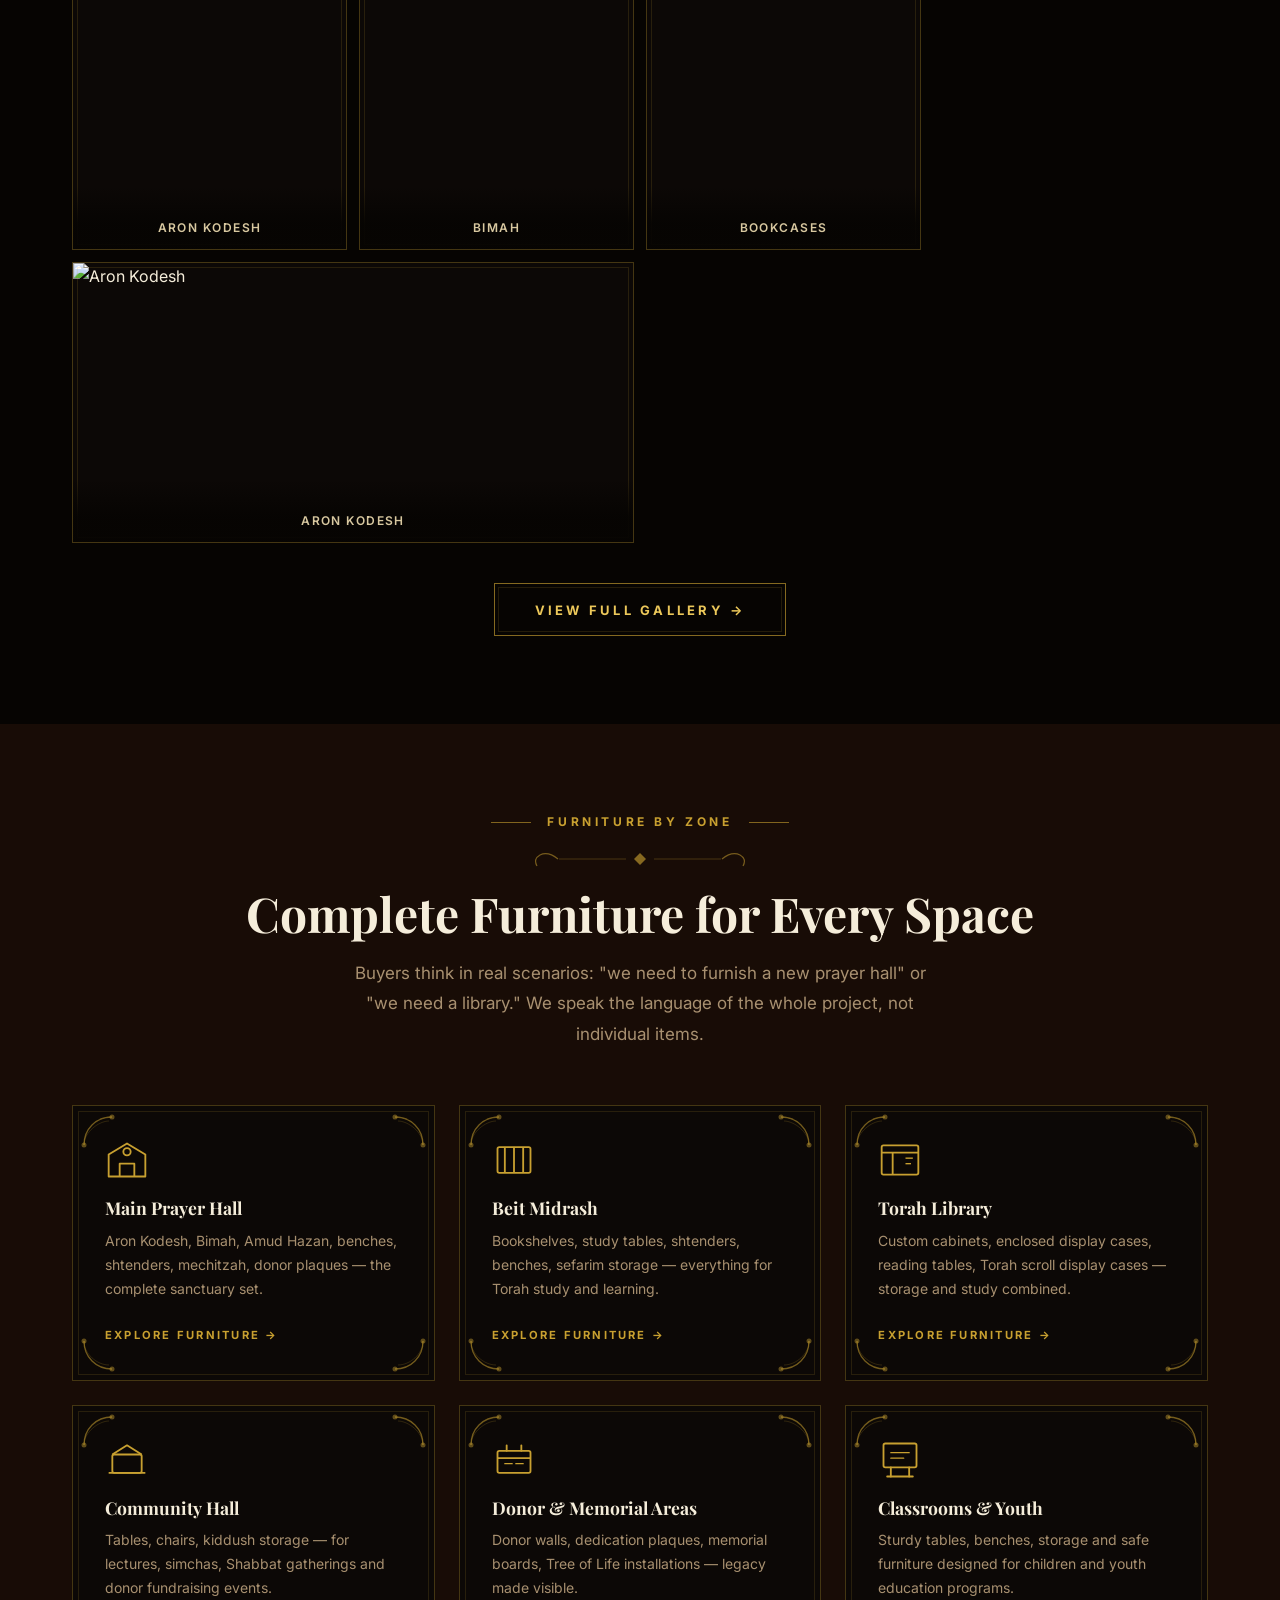
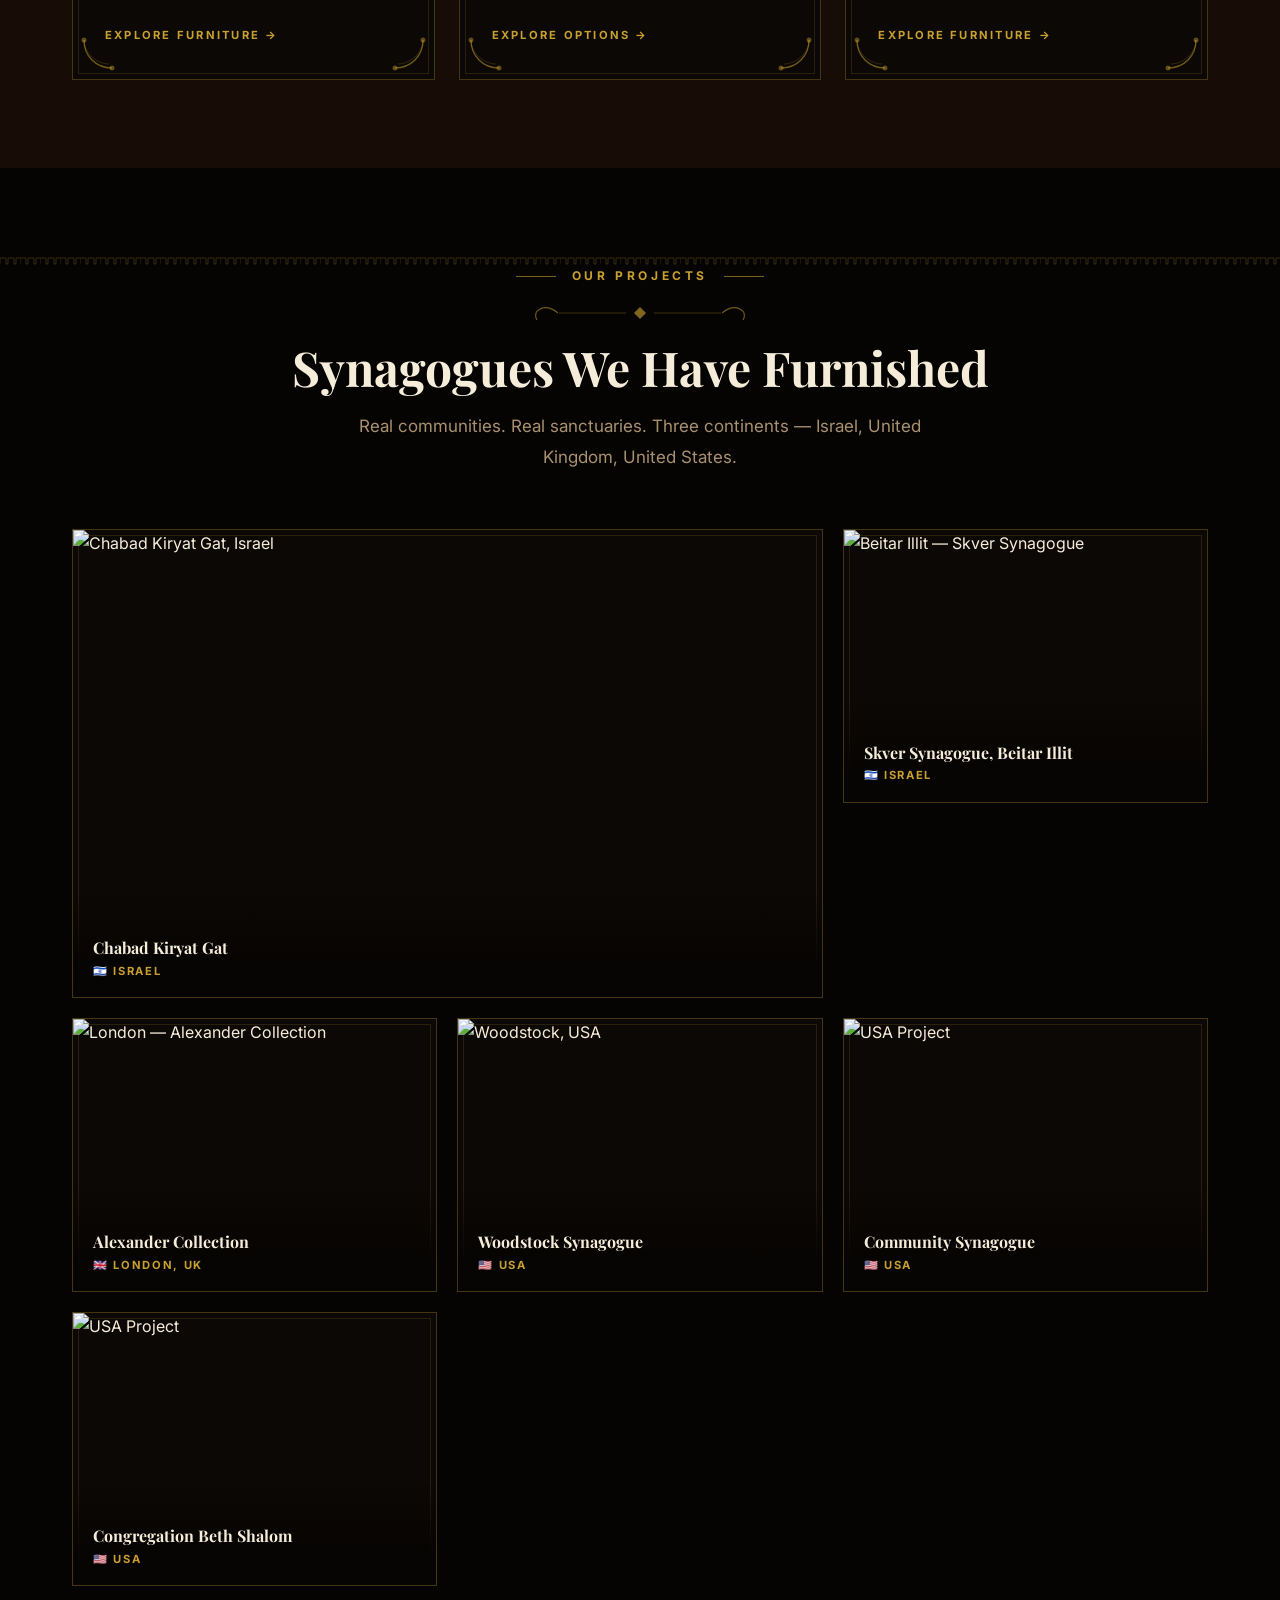
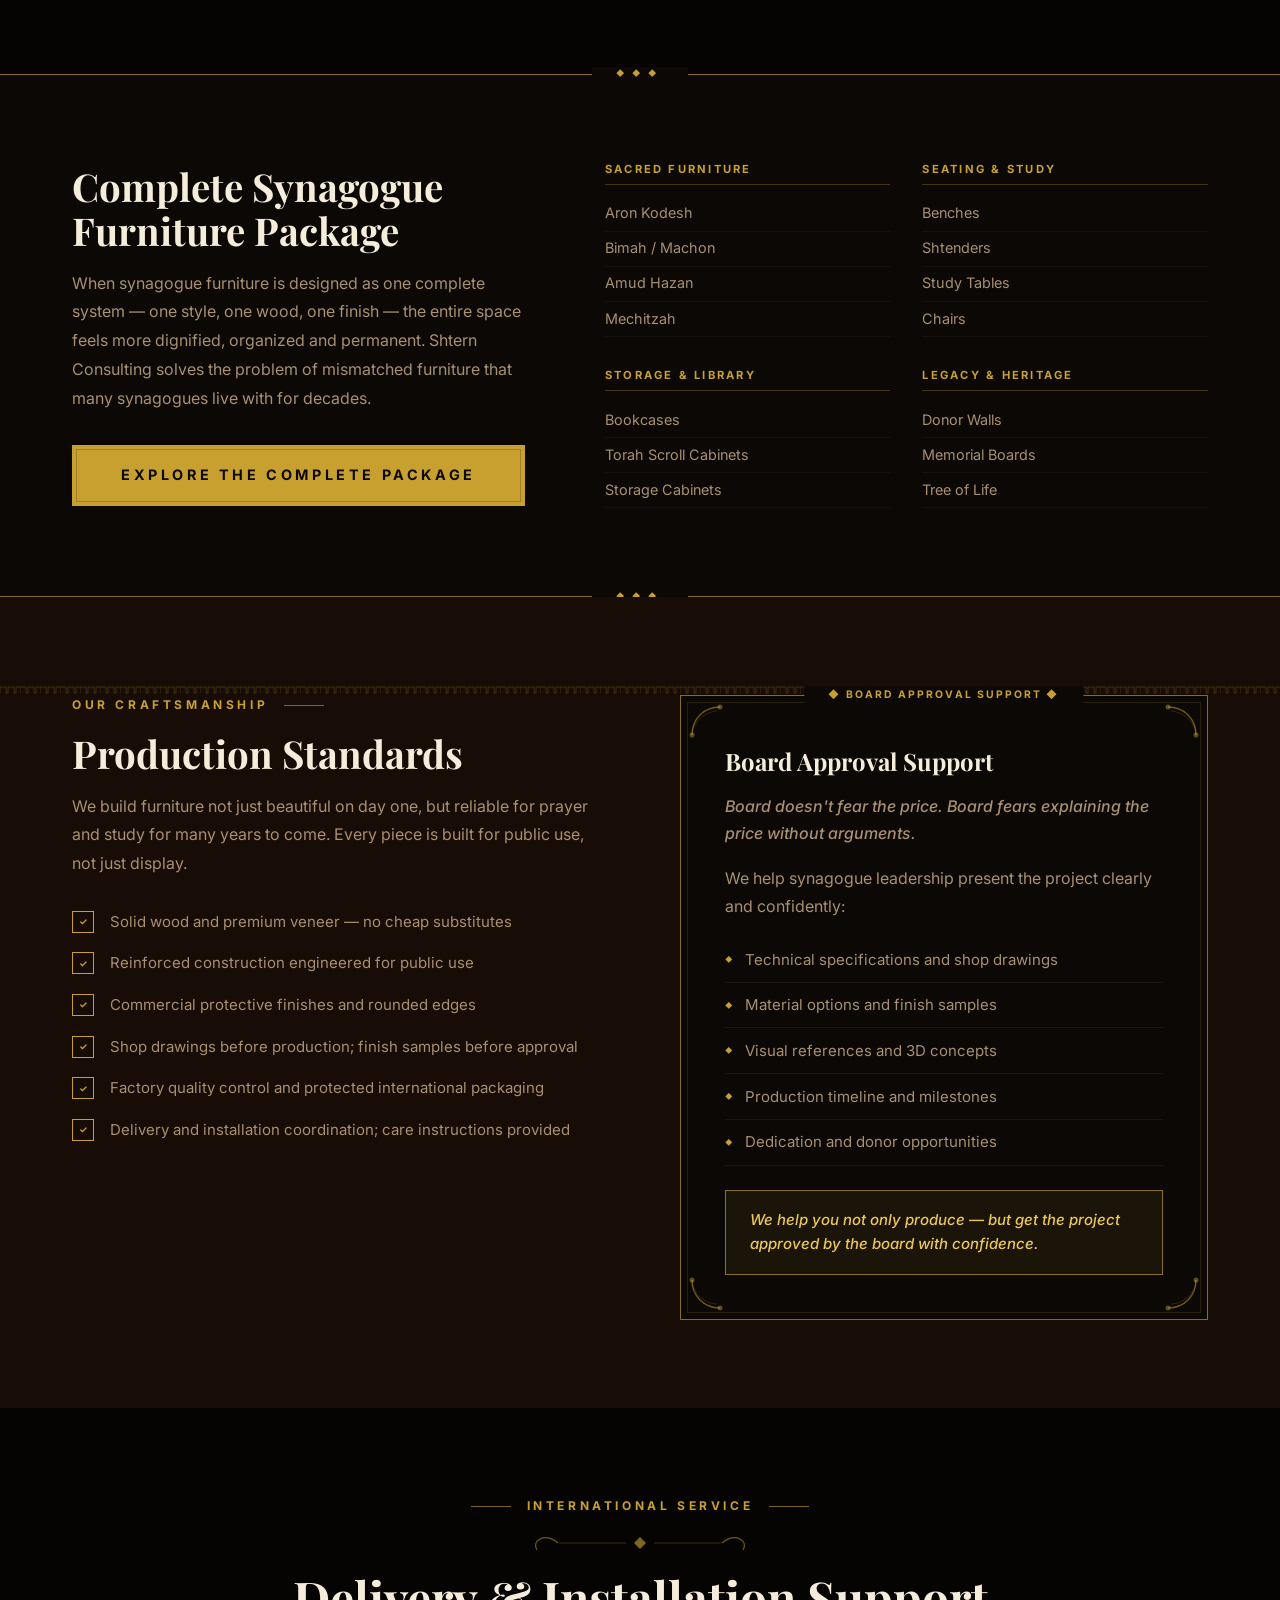
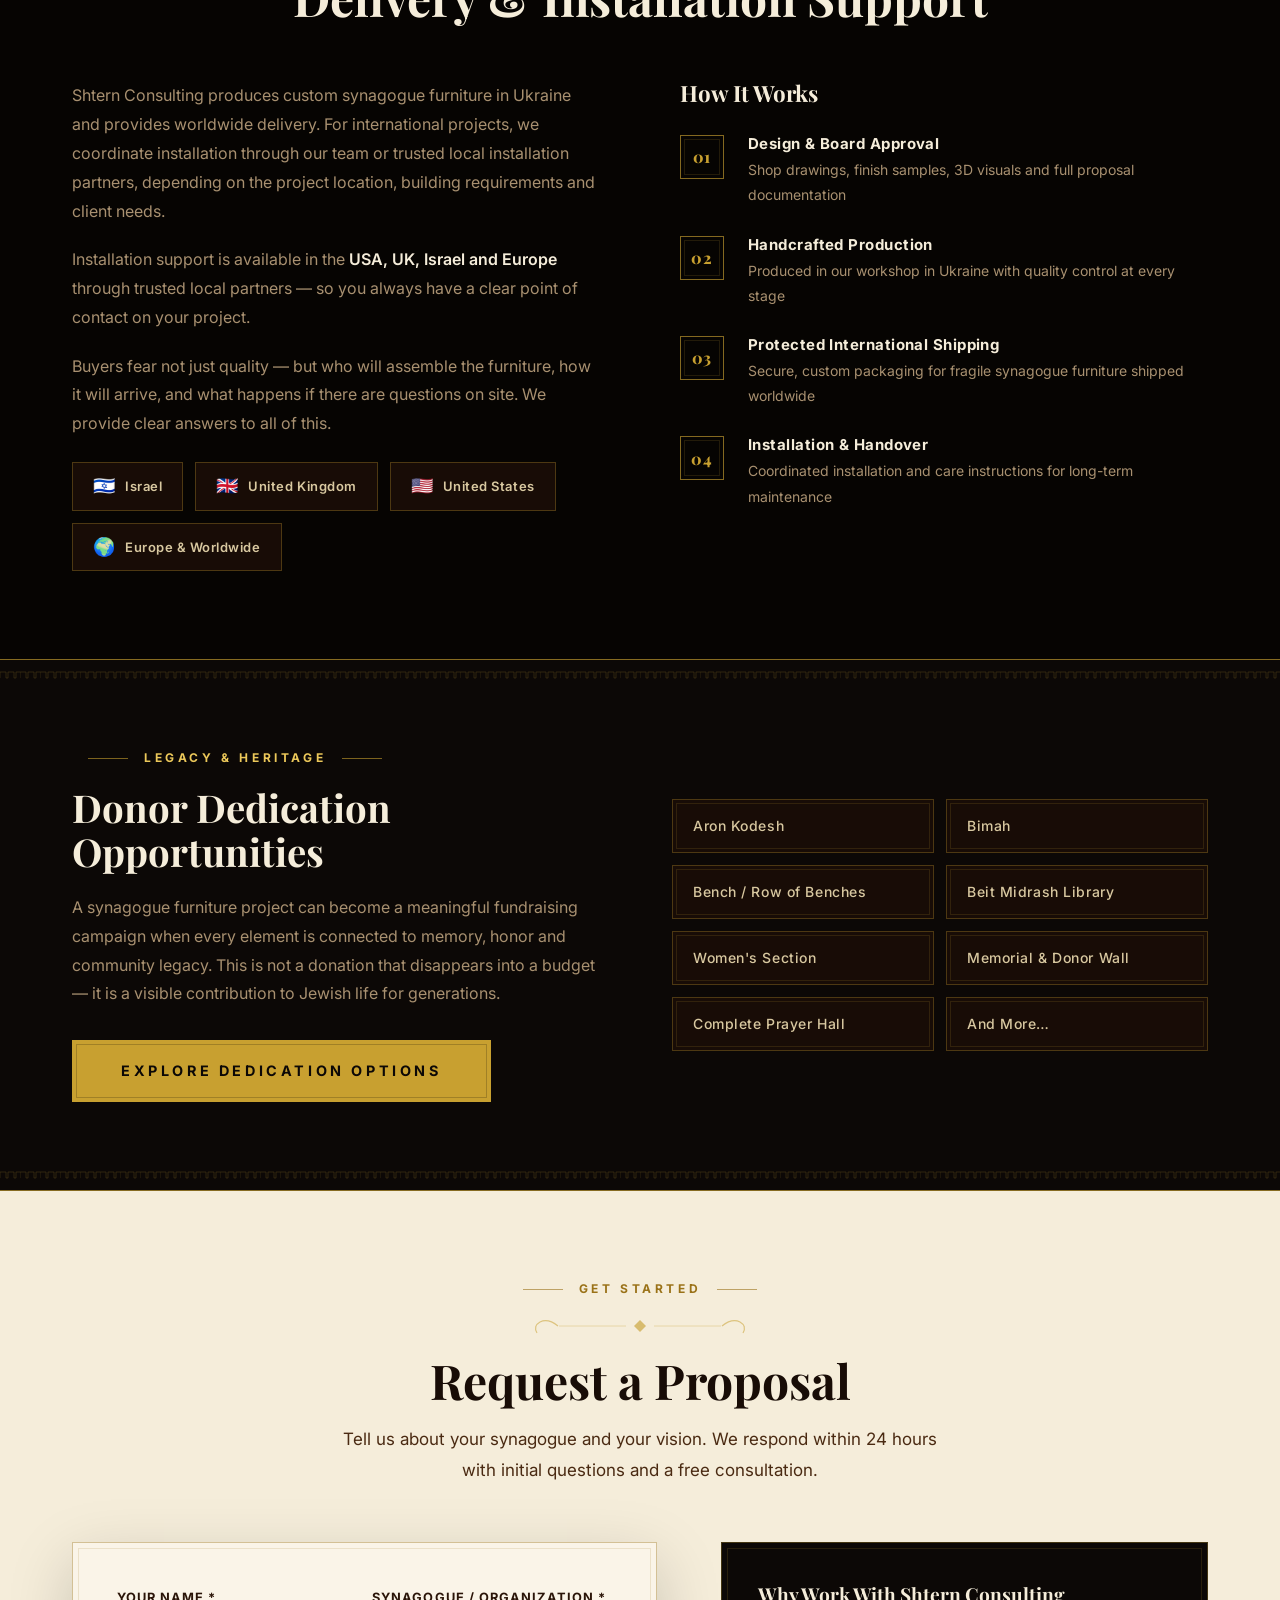
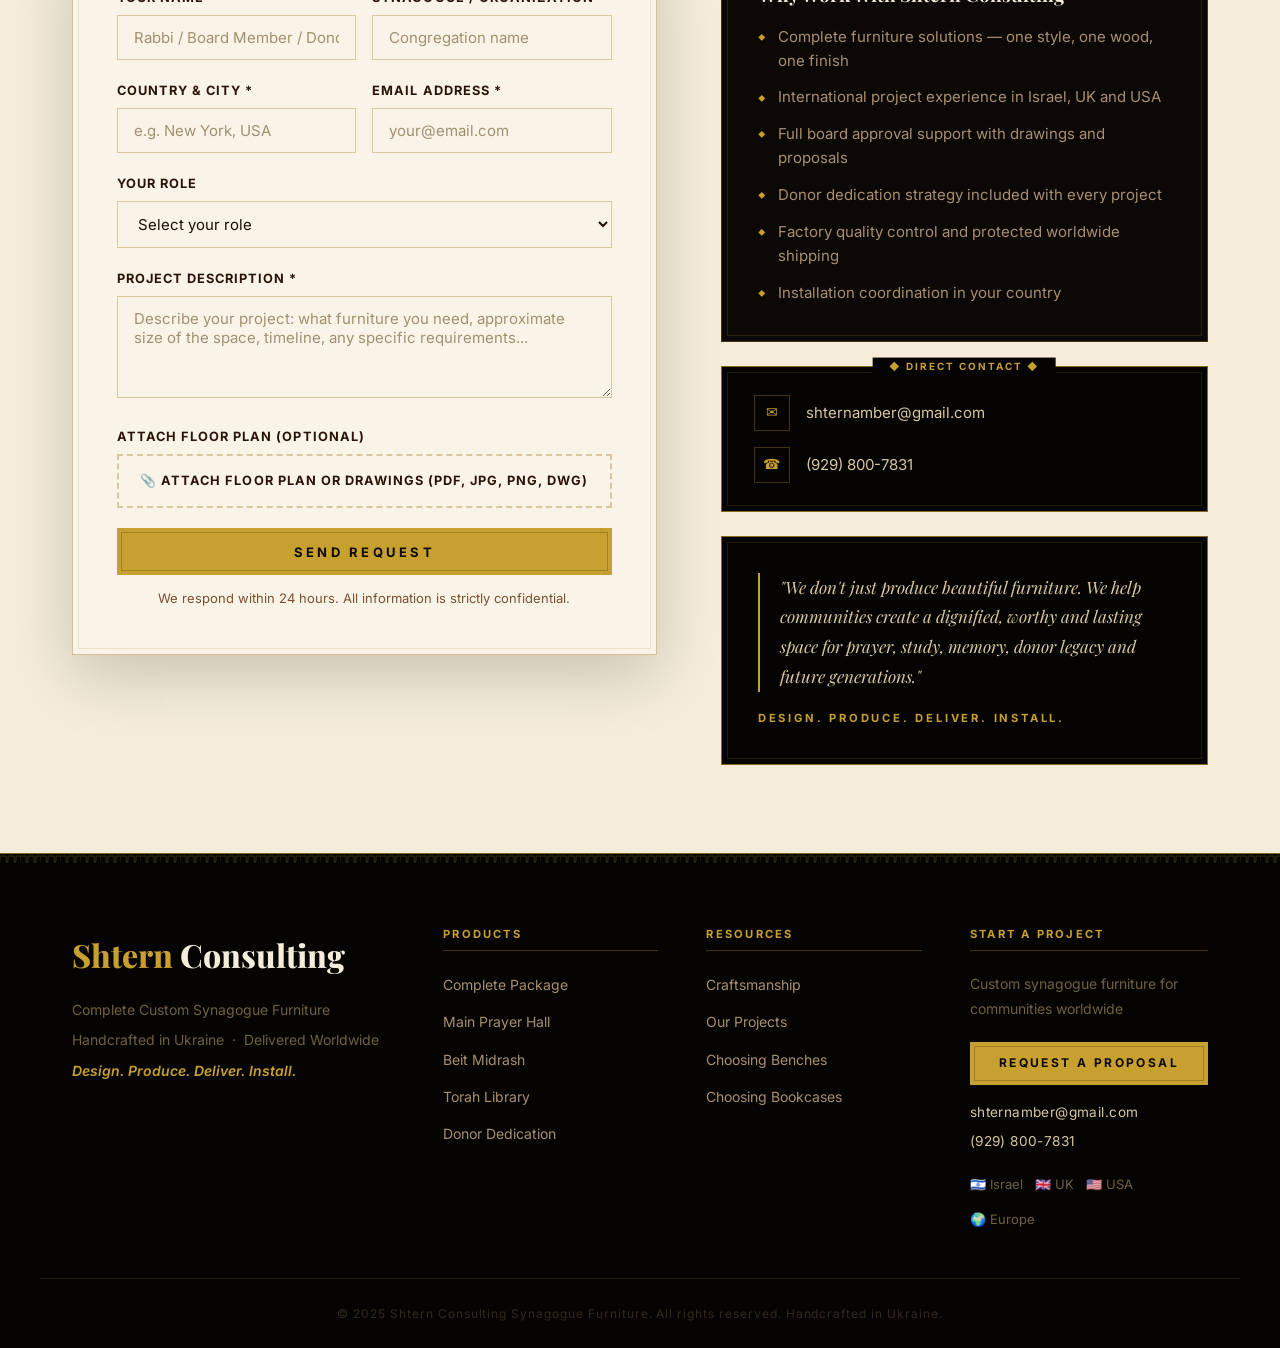
==== commit 4f18917c: "Add Project 60 seating page — four series (Comfort, Balance, Foundation, Essential) - New seating.ht" ====
--- a/index.html
+++ b/index.html
@@ -23,6 +23,7 @@
       </button>
       <ul class="nav__links" id="navLinks">
         <li><a href="complete-package.html">Products</a></li>
+        <li><a href="seating.html">Seating</a></li>
         <li><a href="projects.html">Our Projects</a></li>
         <li><a href="production.html">Craftsmanship</a></li>
         <li><a href="donor-dedication.html">Donor Dedication</a></li>
--- a/assets/css/styles.css
+++ b/assets/css/styles.css
@@ -1396,6 +1396,27 @@
 /* ================================================================
    PRODUCTION WORKSHOP GRID
    ================================================================ */
+.workshop-video {
+  position: relative;
+  margin-bottom: 2.5rem;
+  border: 1px solid var(--border-gold-strong);
+}
+.workshop-video::before {
+  content: '';
+  position: absolute;
+  inset: 6px;
+  border: 1px solid var(--border-gold-dim);
+  pointer-events: none;
+  z-index: 1;
+}
+.workshop-video video {
+  display: block;
+  width: 100%;
+  max-height: 600px;
+  object-fit: cover;
+  background: var(--night);
+}
+
 .workshop-grid {
   display: grid;
   grid-template-columns: repeat(3, 1fr);
@@ -1839,3 +1860,302 @@
 .dedication-card{ background-color: var(--obsidian); }
 .how-step       { background-color: var(--obsidian); }
 .material-card  { background-color: var(--obsidian); }
+
+/* ================================================================
+   SEATING PAGE — Project 60 four-series layout
+   ================================================================ */
+
+/* Active nav link */
+.nav__active { color: var(--gold) !important; }
+
+/* Four-series overview grid */
+.seating-series-grid {
+  display: grid;
+  grid-template-columns: repeat(4, 1fr);
+  gap: 1.5rem;
+  margin-top: 3rem;
+}
+.seating-series-card {
+  background-color: var(--mahogany);
+  border: 1px solid var(--border-gold-dim);
+  padding: 2rem 1.75rem;
+  position: relative;
+  background-image: var(--fc-tl), var(--fc-tr), var(--fc-bl), var(--fc-br);
+  background-repeat: no-repeat;
+  background-size: 36px 36px;
+  background-position:
+    left 7px top 7px,
+    right 7px top 7px,
+    left 7px bottom 7px,
+    right 7px bottom 7px;
+}
+.seating-series-card--featured {
+  background-color: var(--deep);
+  border-color: var(--border-gold-strong);
+}
+.seating-series-card__badge {
+  font-family: var(--font-sans);
+  font-size: .7rem;
+  font-weight: 600;
+  letter-spacing: .12em;
+  text-transform: uppercase;
+  color: var(--gold);
+  margin-bottom: .75rem;
+}
+.seating-series-card__name {
+  font-family: var(--font-serif);
+  font-size: 1.6rem;
+  color: var(--ivory);
+  margin-bottom: .3rem;
+}
+.seating-series-card__tagline {
+  font-size: .85rem;
+  color: var(--gold-light);
+  font-style: italic;
+  margin-bottom: 1rem;
+}
+.seating-series-card p {
+  font-size: .9rem;
+  color: var(--ivory-mid);
+  line-height: 1.65;
+  margin: 0;
+}
+
+/* Series split layout */
+.series-section { padding: 6rem 0; }
+.series-split {
+  display: grid;
+  grid-template-columns: 1fr 1fr;
+  gap: 5rem;
+  align-items: center;
+  margin-bottom: 3rem;
+}
+.series-split--reverse { direction: rtl; }
+.series-split--reverse > * { direction: ltr; }
+.series-split__media img {
+  width: 100%;
+  border: 1px solid var(--border-gold-dim);
+  display: block;
+  object-fit: cover;
+}
+.series-split__title {
+  font-family: var(--font-serif);
+  font-size: 2.8rem;
+  font-weight: 700;
+  color: var(--ivory);
+  line-height: 1.1;
+  margin: .5rem 0 .5rem;
+}
+.series-split__lead {
+  font-style: italic;
+  color: var(--gold-light);
+  font-size: 1.05rem;
+  margin-bottom: 1.5rem;
+}
+.series-star { color: var(--gold); }
+.series-features {
+  list-style: none;
+  padding: 0;
+  margin: 0 0 1.5rem;
+}
+.series-features li {
+  padding: .55rem 0 .55rem 1.4rem;
+  border-bottom: 1px solid rgba(200,160,48,.12);
+  font-size: .95rem;
+  color: var(--ivory-mid);
+  line-height: 1.5;
+  position: relative;
+}
+.series-features li::before {
+  content: '—';
+  position: absolute;
+  left: 0;
+  color: var(--gold);
+  opacity: .7;
+}
+.series-note {
+  background: rgba(200,160,48,.07);
+  border-left: 2px solid var(--gold);
+  padding: .9rem 1.2rem;
+  font-size: .88rem;
+  color: var(--ivory-mid);
+  line-height: 1.55;
+  font-style: italic;
+}
+.series-models {
+  margin: 1.25rem 0 1rem;
+  border: 1px solid var(--border-gold-dim);
+}
+.series-model-row {
+  display: flex;
+  gap: 1.5rem;
+  align-items: center;
+  padding: .55rem 1rem;
+  border-bottom: 1px solid rgba(200,160,48,.1);
+  font-size: .88rem;
+  color: var(--ivory-mid);
+}
+.series-model-row:last-child { border-bottom: none; }
+.series-model-code {
+  font-family: var(--font-serif);
+  color: var(--gold);
+  min-width: 5rem;
+  font-weight: 600;
+  font-size: .9rem;
+}
+.series-dims {
+  font-size: .8rem;
+  color: var(--ivory-dim);
+  margin: .5rem 0 1rem;
+}
+
+/* Series photo gallery */
+.series-gallery {
+  display: grid;
+  grid-template-columns: 1fr 1fr;
+  gap: 1.5rem;
+  margin-top: 1rem;
+}
+.series-gallery img {
+  width: 100%;
+  display: block;
+  border: 1px solid var(--border-gold-dim);
+  object-fit: cover;
+}
+.series-gallery--single { grid-template-columns: 1fr 1fr; }
+
+/* Which series — comparison image + column selector */
+.comparison-wrap { margin-bottom: 3rem; text-align: center; }
+.comparison-img {
+  max-width: 800px;
+  width: 100%;
+  border: 1px solid var(--border-gold-dim);
+  display: inline-block;
+}
+.seating-selector {
+  display: grid;
+  grid-template-columns: repeat(4, 1fr);
+  border: 1px solid var(--border-gold-dim);
+  margin-top: 2rem;
+}
+.seating-selector__col {
+  padding: 1.75rem 1.5rem;
+  border-right: 1px solid var(--border-gold-dim);
+}
+.seating-selector__col:last-child { border-right: none; }
+.seating-selector__col--featured {
+  background: rgba(200,160,48,.06);
+  border-right-color: var(--border-gold);
+  border-left: 1px solid var(--border-gold);
+}
+.seating-selector__head {
+  font-family: var(--font-serif);
+  font-size: 1.15rem;
+  color: var(--gold-light);
+  margin-bottom: 1rem;
+  padding-bottom: .6rem;
+  border-bottom: 1px solid var(--border-gold-dim);
+}
+.seating-selector ul {
+  list-style: none;
+  padding: 0;
+  margin: 0;
+}
+.seating-selector li {
+  font-size: .85rem;
+  color: var(--ivory-mid);
+  padding: .35rem 0;
+  border-bottom: 1px solid rgba(200,160,48,.07);
+}
+
+/* Customization cards */
+.custom-grid {
+  display: grid;
+  grid-template-columns: repeat(4, 1fr);
+  gap: 1.5rem;
+  margin-bottom: 3rem;
+}
+.custom-card {
+  background-color: var(--obsidian);
+  border: 1px solid var(--border-gold-dim);
+  padding: 1.75rem;
+}
+.custom-card__title {
+  font-family: var(--font-serif);
+  font-size: 1.2rem;
+  color: var(--ivory);
+  margin-bottom: .25rem;
+}
+.custom-card__subtitle {
+  font-size: .8rem;
+  color: var(--gold);
+  letter-spacing: .08em;
+  text-transform: uppercase;
+  margin-bottom: 1rem;
+}
+.custom-card p {
+  font-size: .88rem;
+  color: var(--ivory-mid);
+  line-height: 1.6;
+  margin: 0;
+}
+.custom-card__swatches {
+  display: flex;
+  gap: .5rem;
+  margin-bottom: 1rem;
+  flex-wrap: wrap;
+}
+.swatch {
+  width: 28px;
+  height: 28px;
+  border-radius: 50%;
+  border: 1px solid rgba(200,160,48,.3);
+  display: block;
+}
+.custom-photo-wrap { text-align: center; }
+.custom-photo-wrap img {
+  max-width: 700px;
+  width: 100%;
+  border: 1px solid var(--border-gold-dim);
+  display: inline-block;
+}
+
+/* Every seat matters section */
+.esm-regions {
+  display: grid;
+  grid-template-columns: repeat(3, 1fr);
+  gap: 1rem;
+  margin-top: 2rem;
+}
+.esm-region {
+  padding: .75rem 1rem;
+  border: 1px solid var(--border-gold-dim);
+  font-size: .85rem;
+}
+.esm-region strong {
+  display: block;
+  color: var(--gold-light);
+  margin-bottom: .2rem;
+  font-family: var(--font-serif);
+}
+.esm-region span { color: var(--ivory-mid); }
+
+/* Responsive — seating page */
+@media (max-width: 1100px) {
+  .seating-series-grid { grid-template-columns: repeat(2, 1fr); }
+  .custom-grid          { grid-template-columns: repeat(2, 1fr); }
+}
+@media (max-width: 900px) {
+  .series-split         { grid-template-columns: 1fr; gap: 2.5rem; }
+  .series-split--reverse { direction: ltr; }
+  .seating-selector     { grid-template-columns: repeat(2, 1fr); }
+  .seating-selector__col { border-bottom: 1px solid var(--border-gold-dim); }
+  .seating-selector__col--featured { border-left: none; }
+  .esm-regions          { grid-template-columns: 1fr; }
+}
+@media (max-width: 640px) {
+  .seating-series-grid  { grid-template-columns: 1fr; }
+  .custom-grid          { grid-template-columns: 1fr; }
+  .seating-selector     { grid-template-columns: 1fr; }
+  .series-gallery       { grid-template-columns: 1fr; }
+}
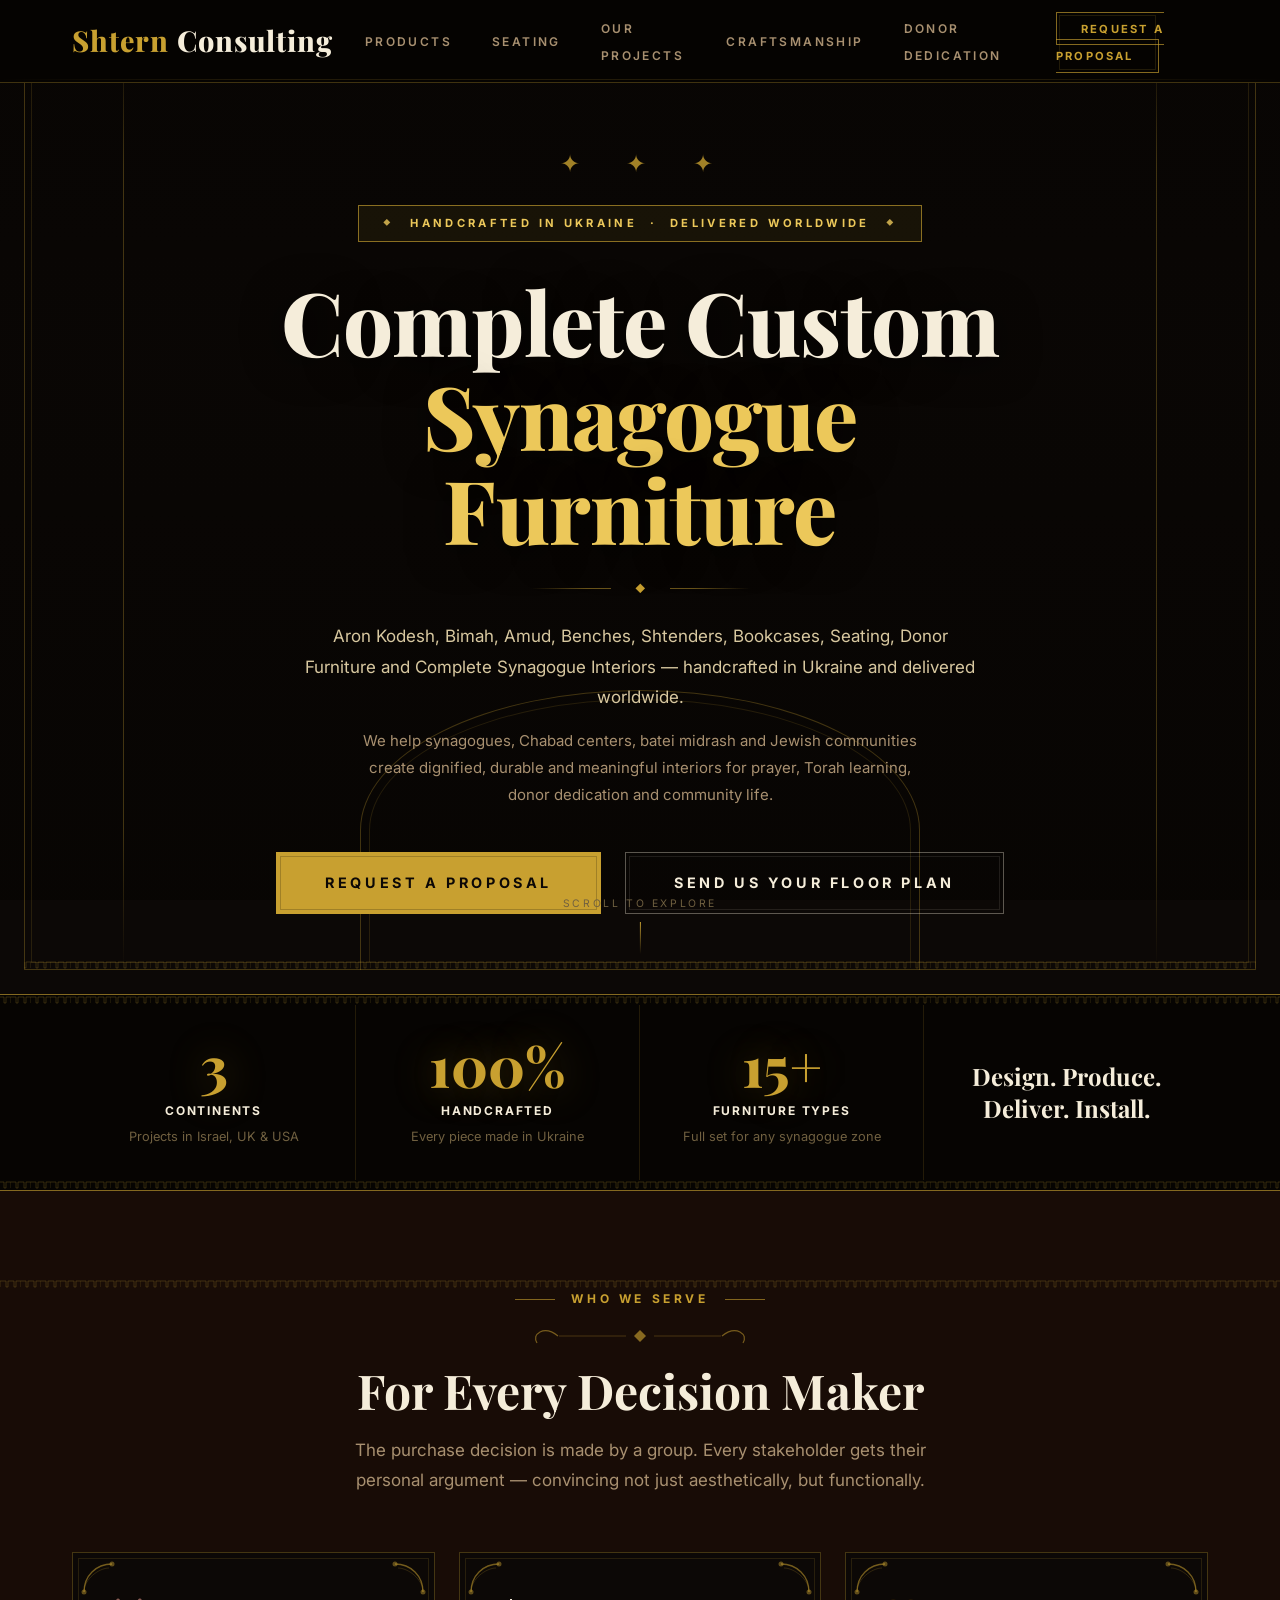
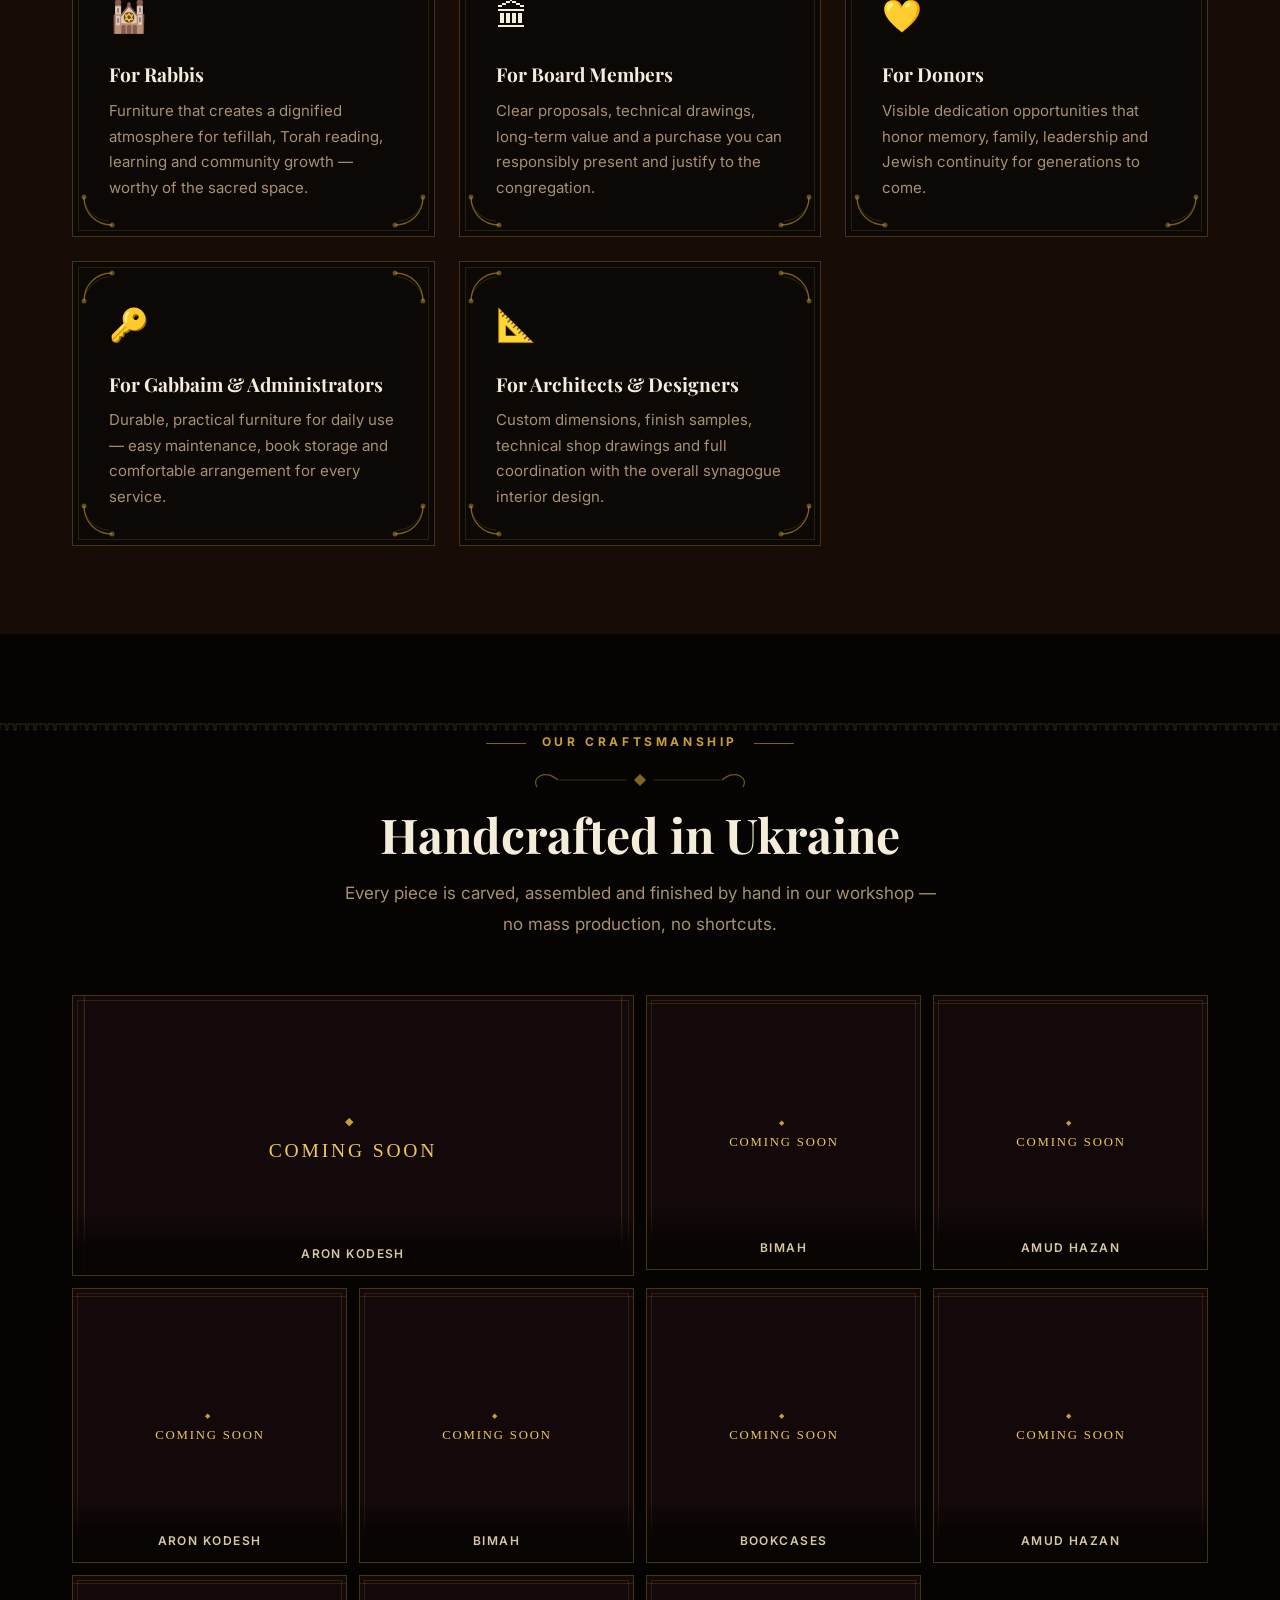
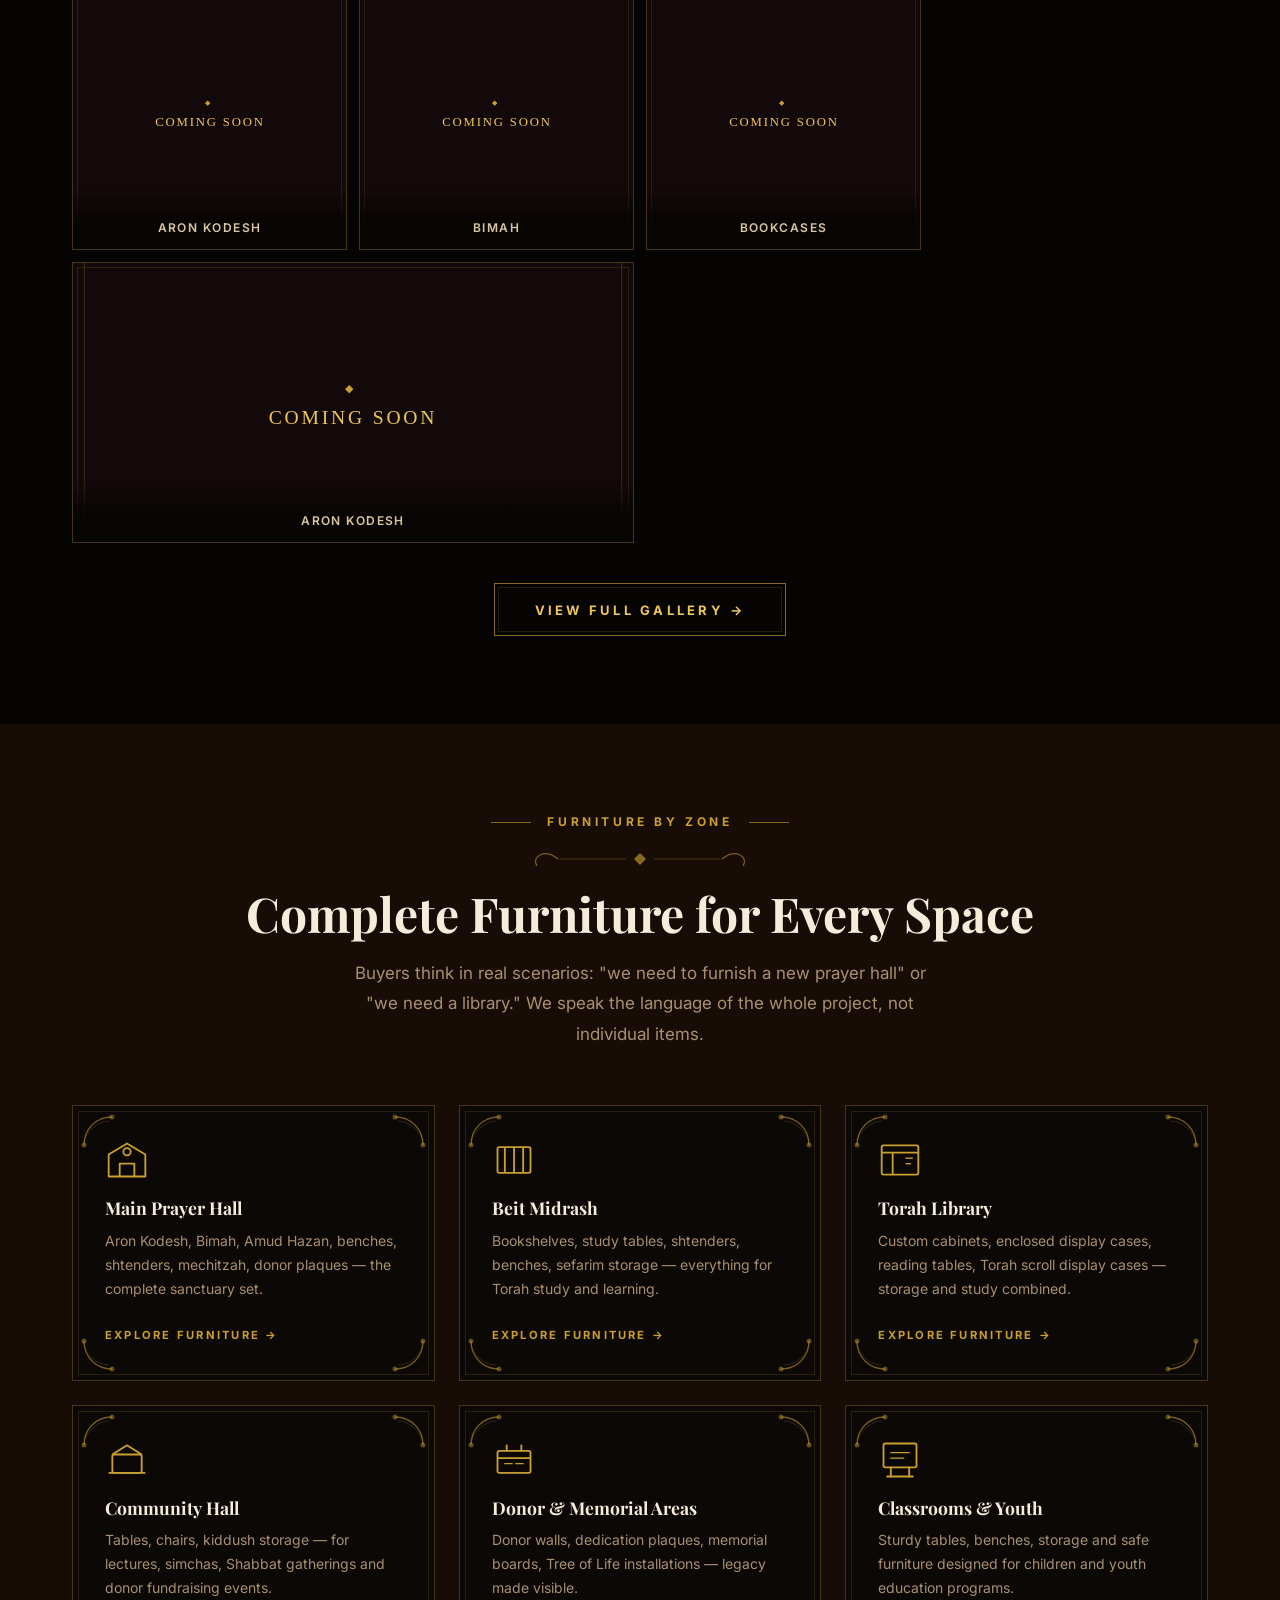
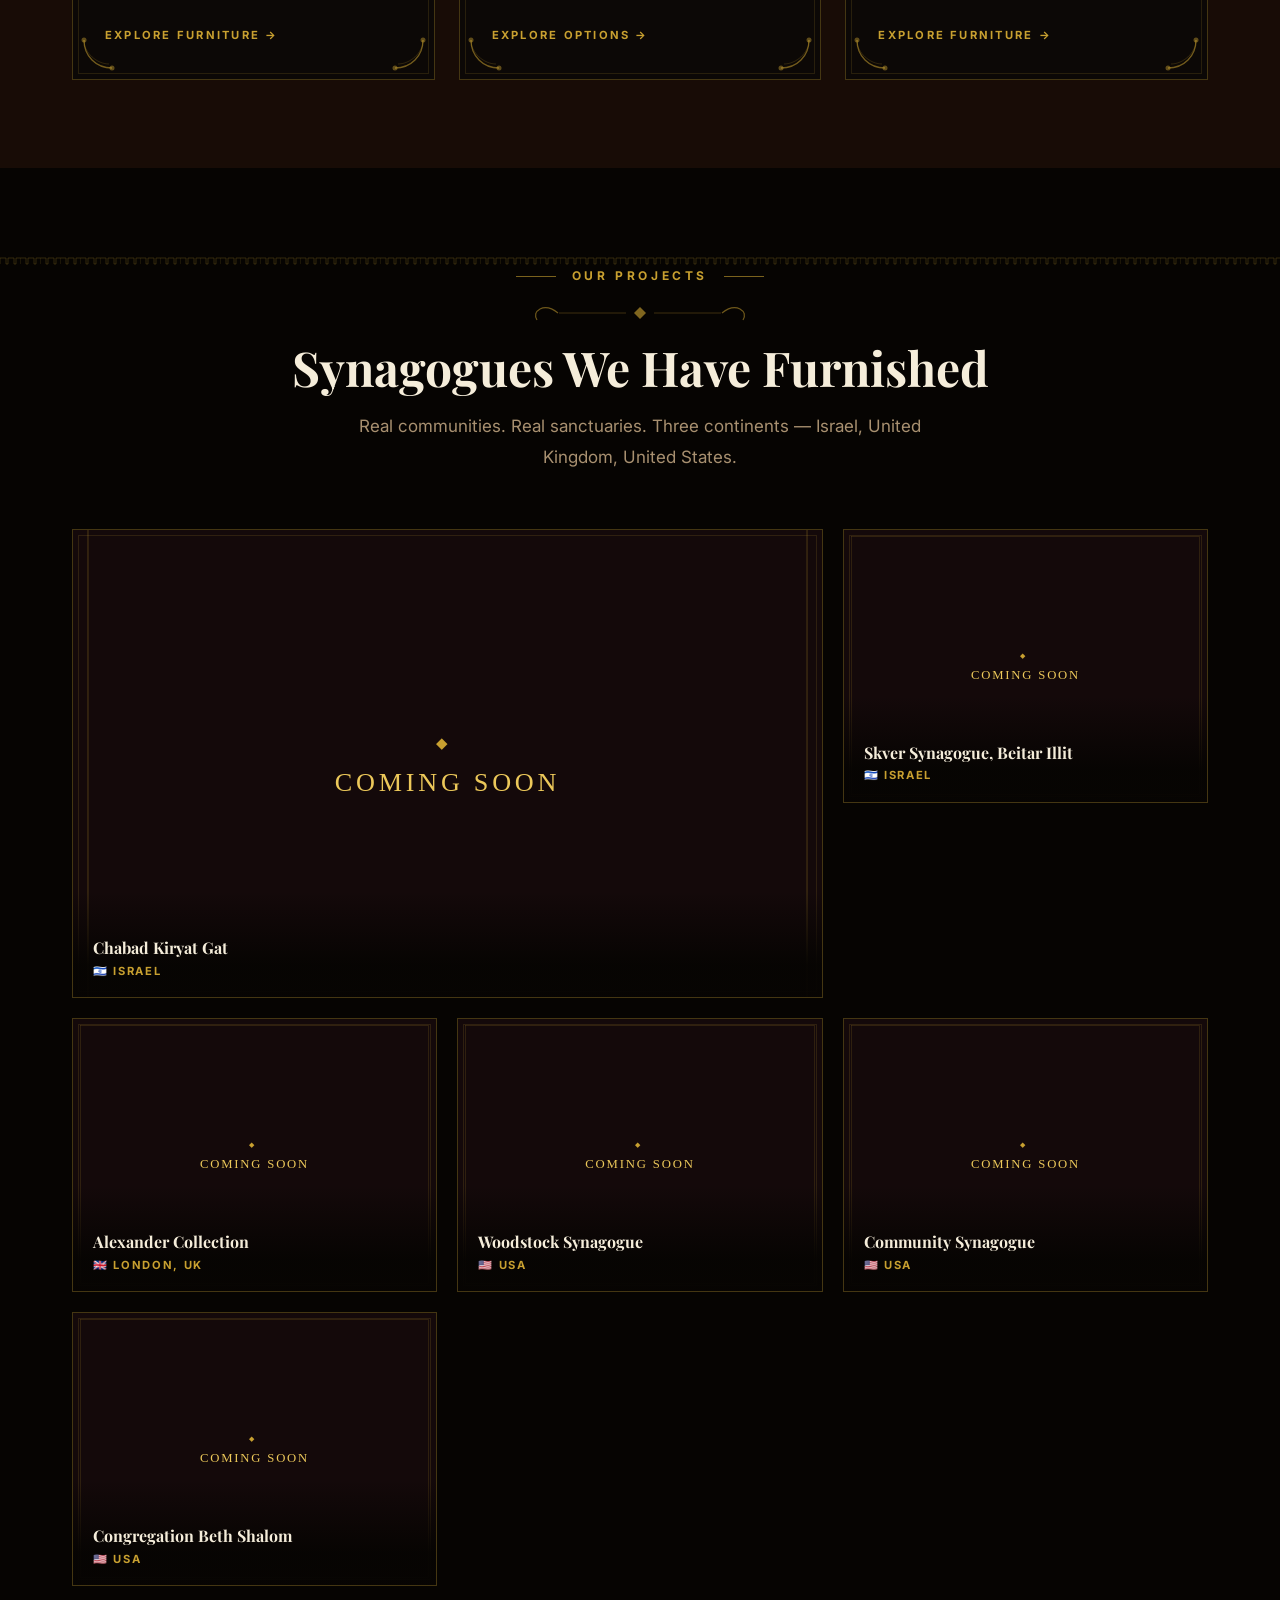
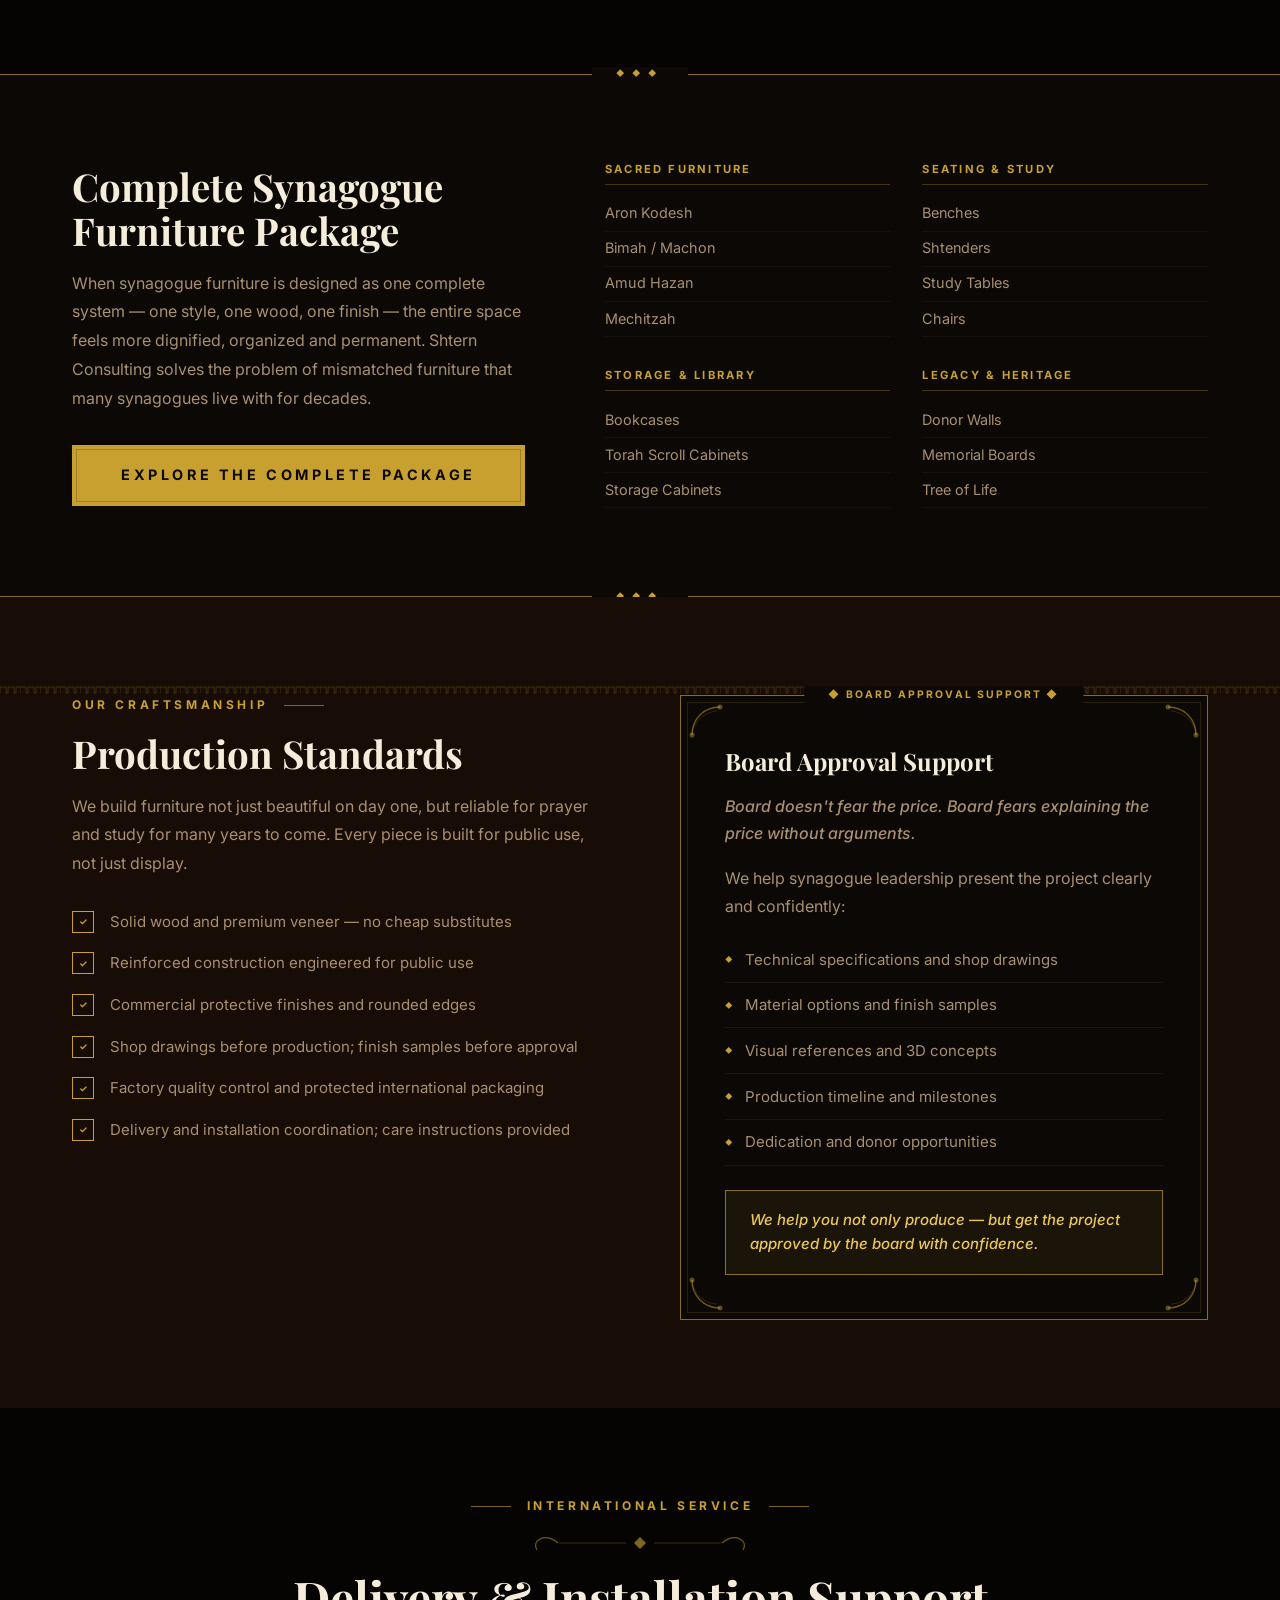
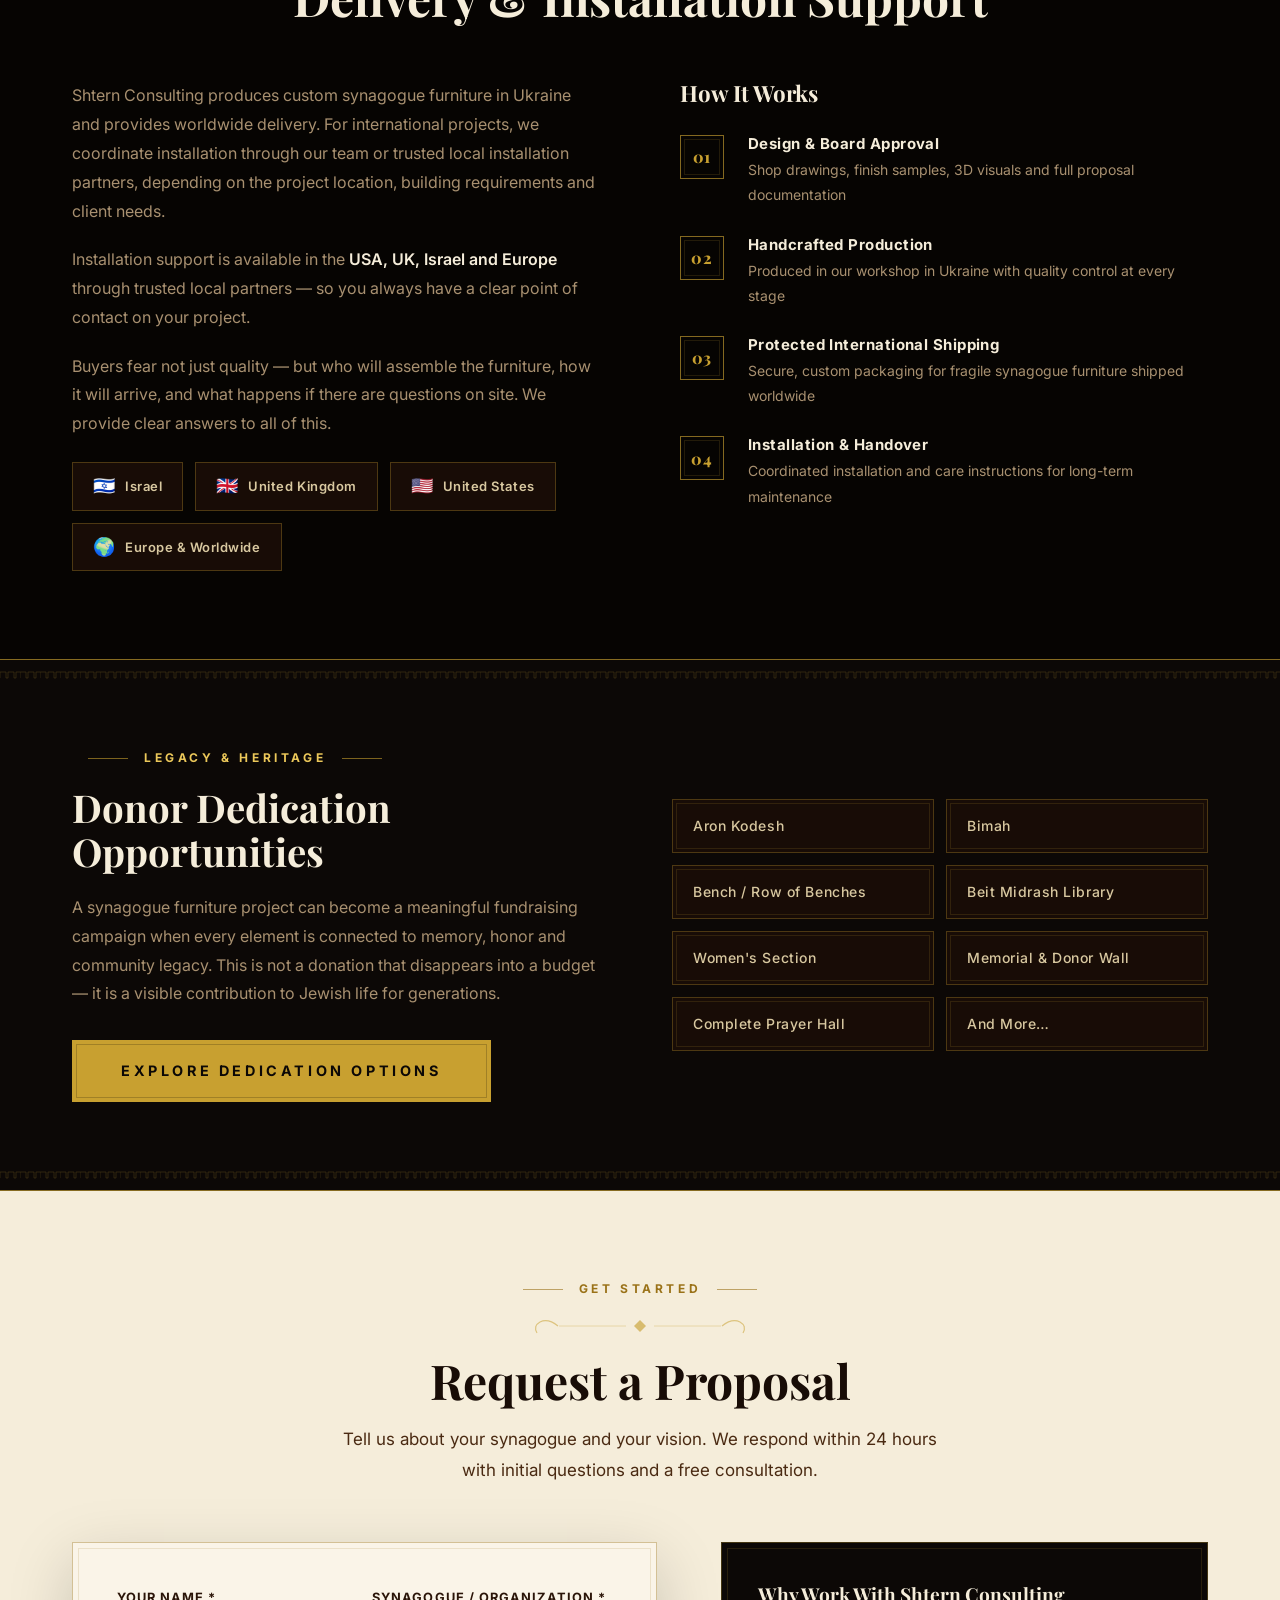
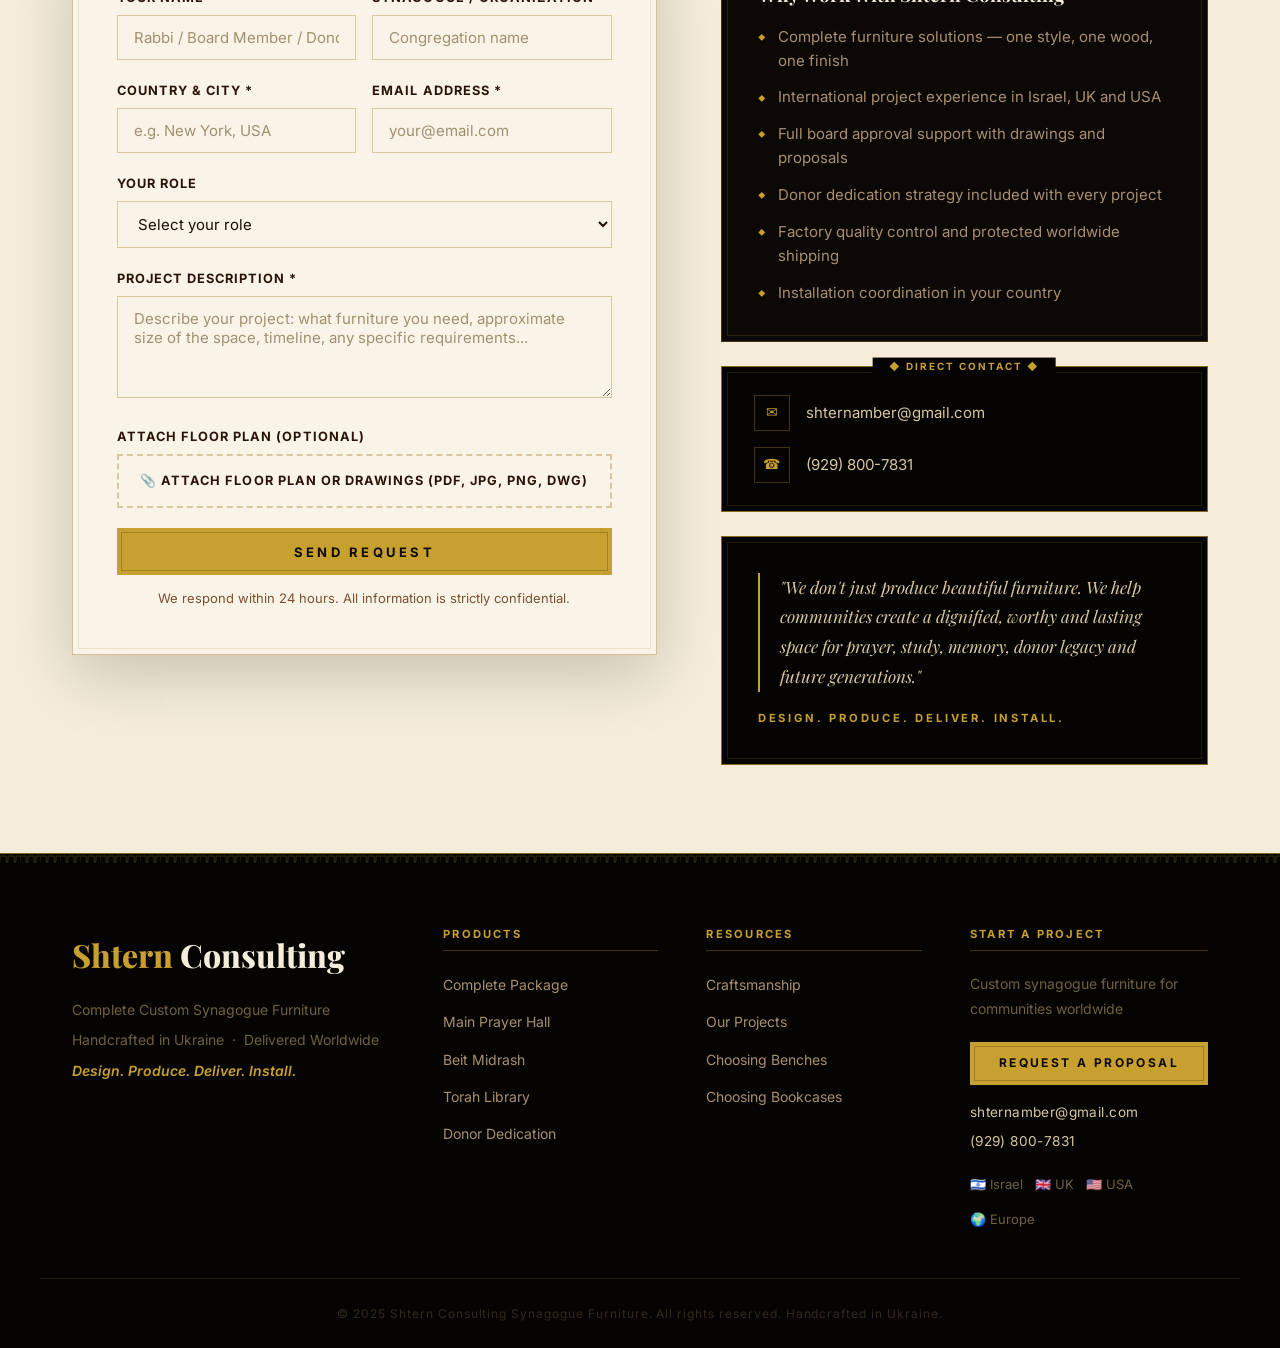
==== commit c801a24e: "Fix mobile menu scroll leak, add missing-photo fallbacks, drop external gallery link - Lock body scr" ====
--- a/index.html
+++ b/index.html
@@ -185,7 +185,7 @@
 
       </div>
       <div style="text-align:center; margin-top: 2.5rem;" class="reveal">
-        <a href="https://ki-pro.com.ua/#gallery" target="_blank" rel="noopener" class="btn btn--outline-gold">View Full Gallery →</a>
+        <a href="projects.html" class="btn btn--outline-gold">View Full Gallery →</a>
       </div>
     </div>
   </section>
--- a/assets/css/styles.css
+++ b/assets/css/styles.css
@@ -1172,6 +1172,22 @@
 .page-hero .section__label::before { display: none; }
 .page-hero h1 { color: var(--ivory); font-size: clamp(2.5rem, 5vw, 3.75rem); margin-bottom: 1.25rem; }
 .page-hero p  { color: var(--ivory-dim); font-size: 1.0625rem; max-width: 640px; line-height: 1.8; }
+
+/* Missing background photo — injected by main.js when the image 404s */
+.bg-photo-missing__badge {
+  position: absolute;
+  top: 1.5rem; right: 1.5rem;
+  padding: .5rem 1.1rem;
+  font-size: .65rem;
+  font-weight: 600;
+  letter-spacing: .2em;
+  text-transform: uppercase;
+  color: var(--gold-light);
+  background: rgba(6,4,2,.8);
+  border: 1px solid var(--border-gold-strong);
+  z-index: 3;
+  pointer-events: none;
+}
 
 /* ================================================================
    COMPLETE PACKAGE PAGE
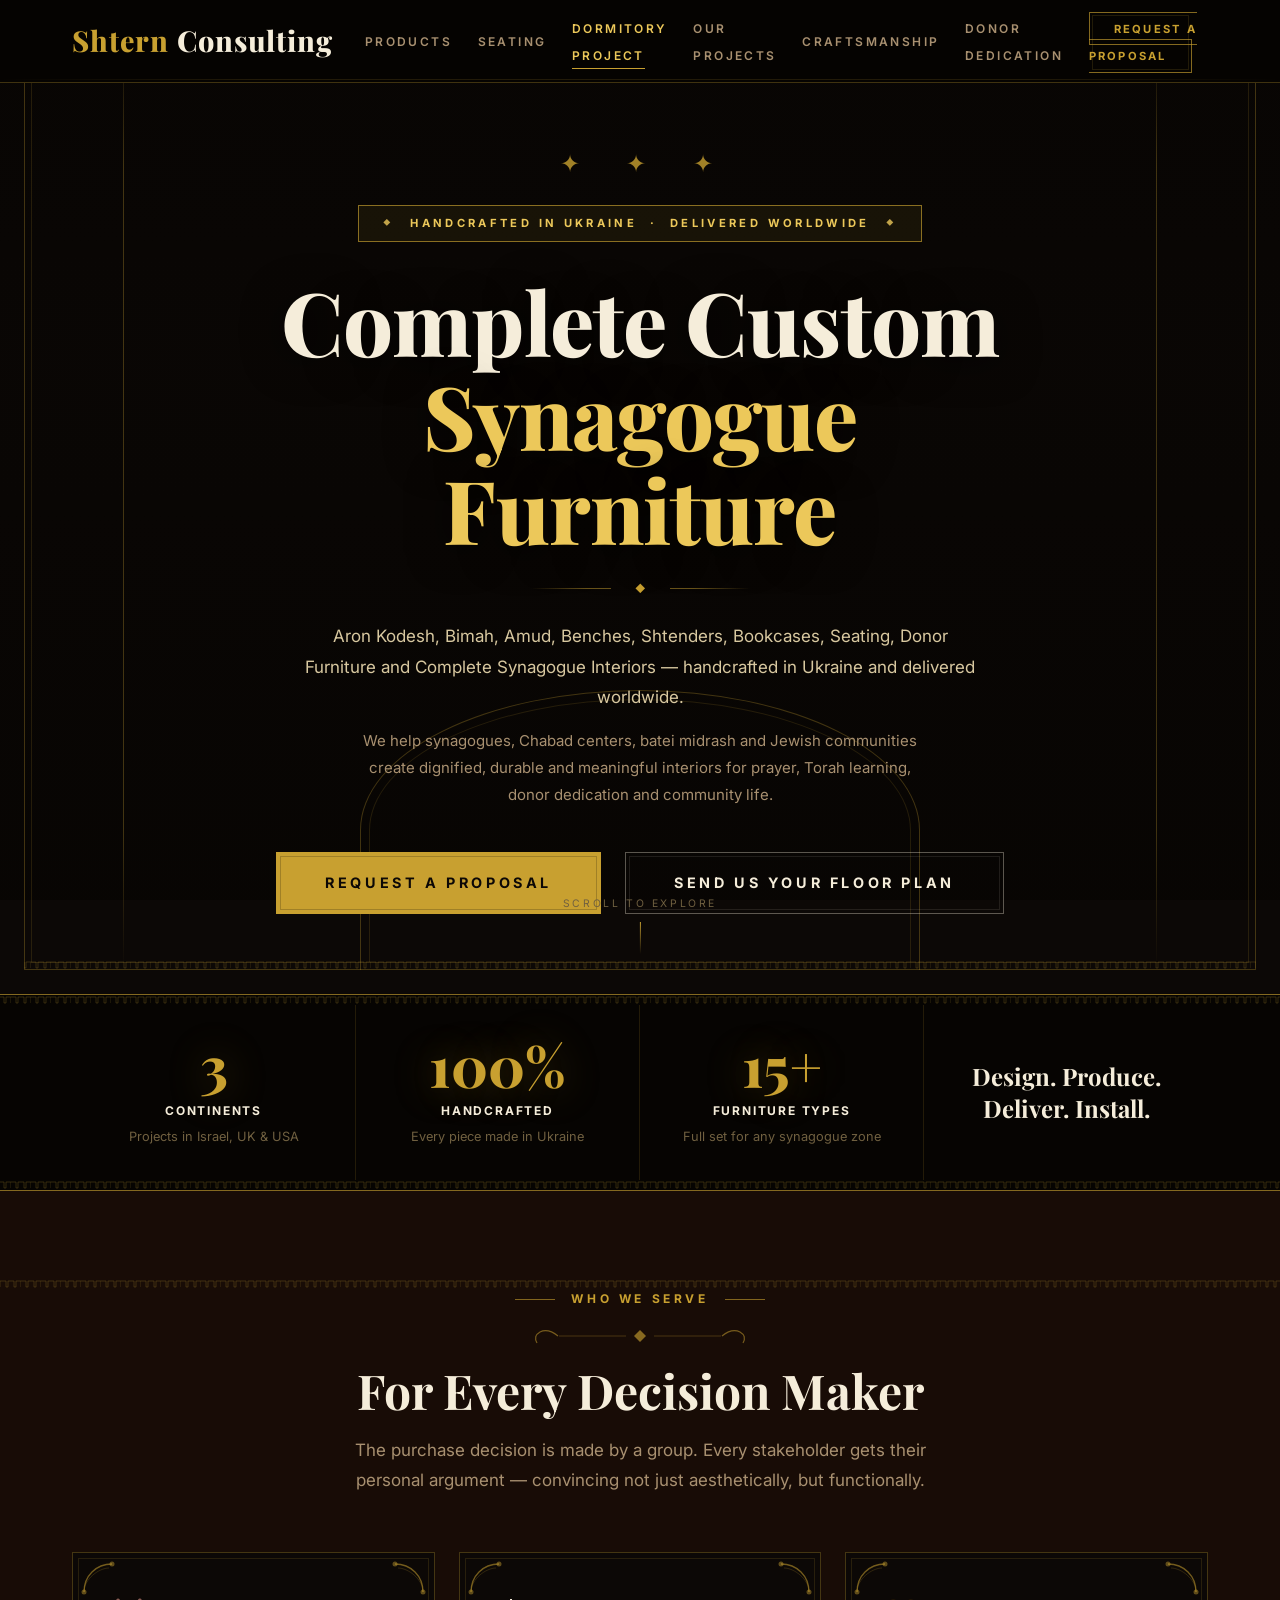
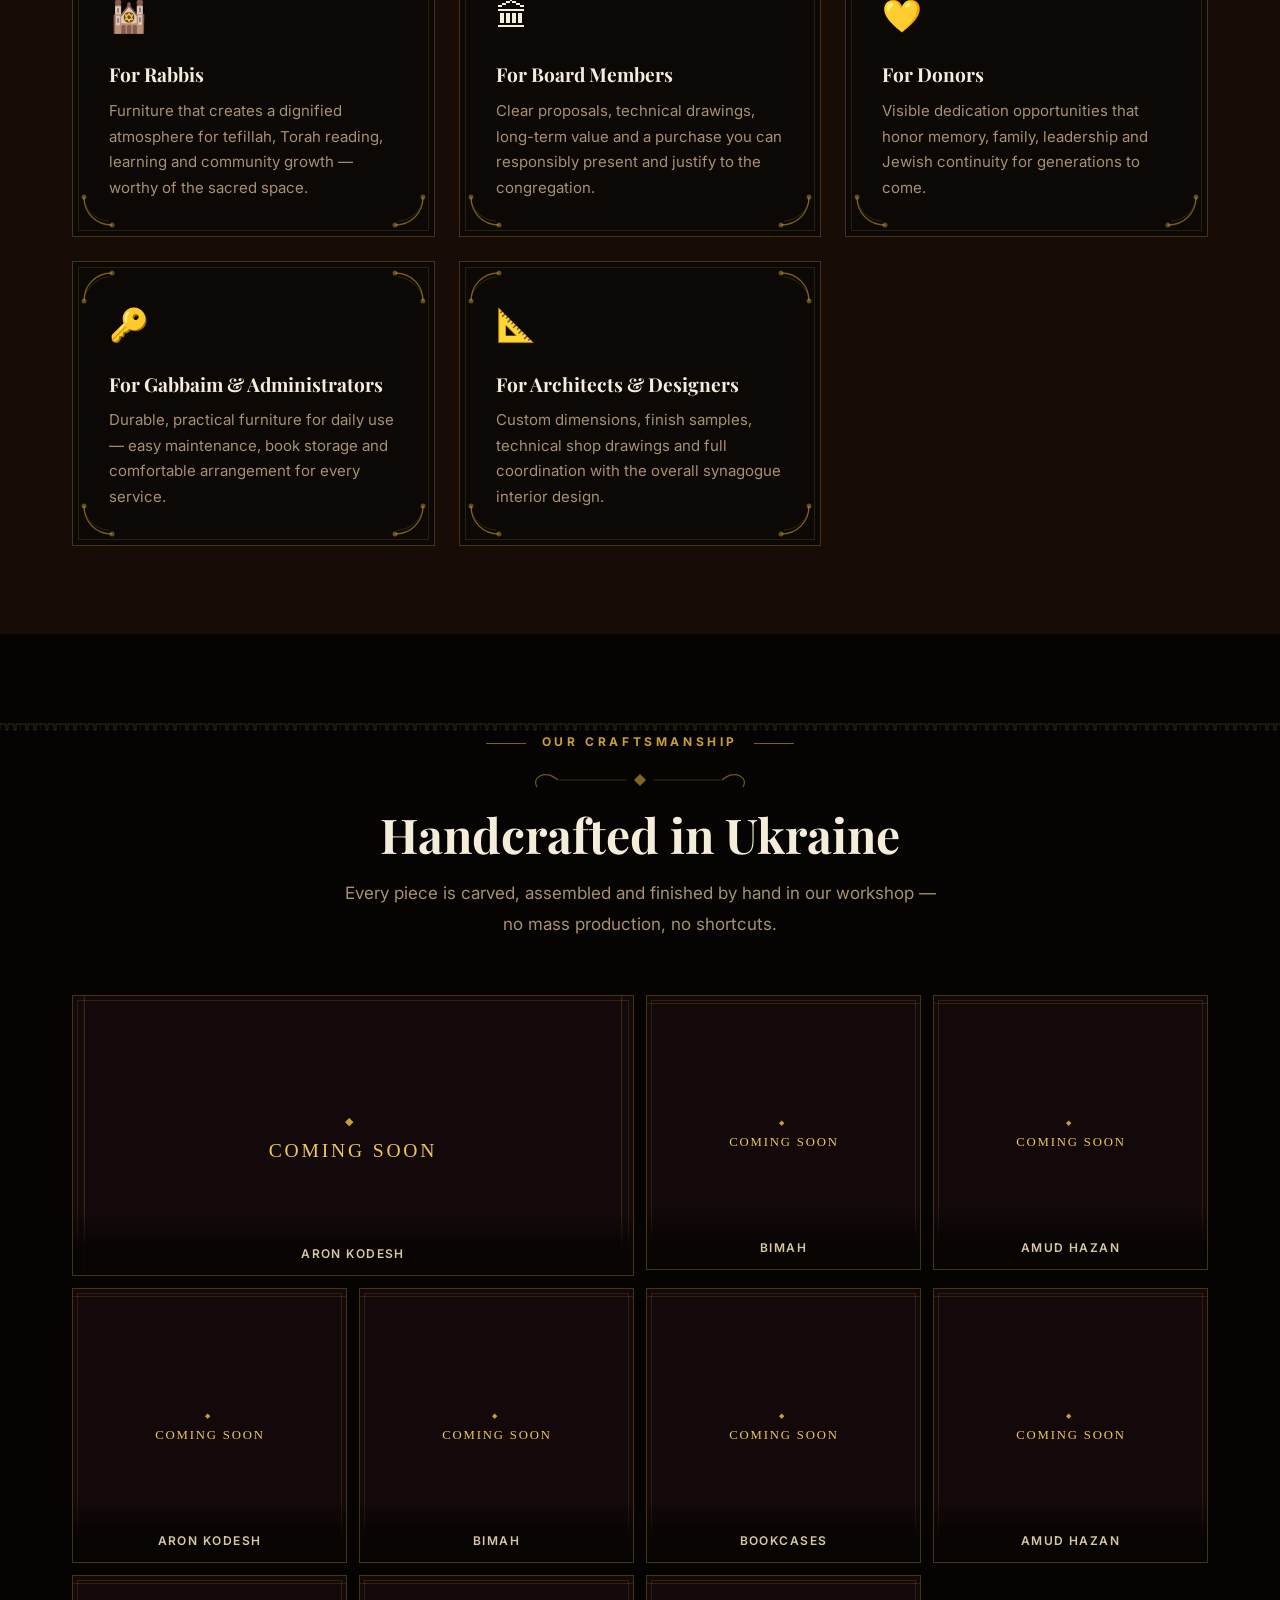
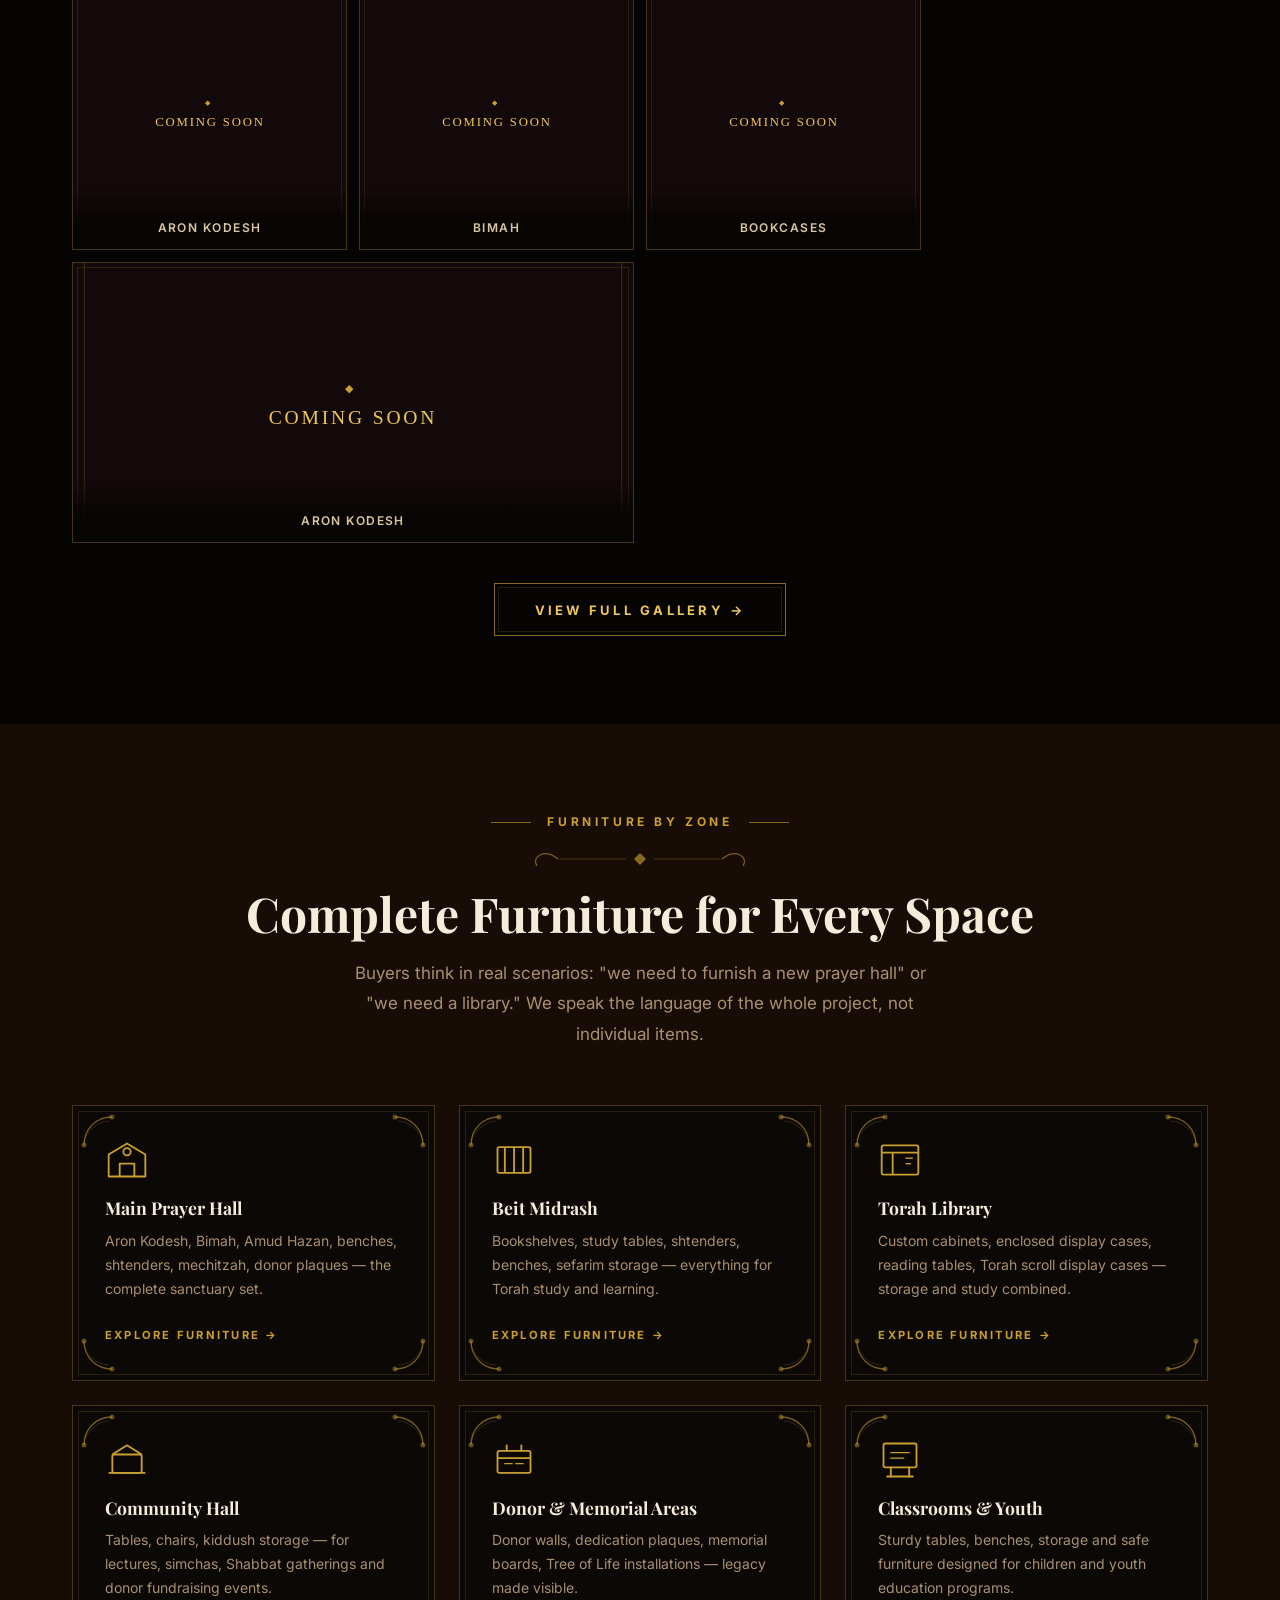
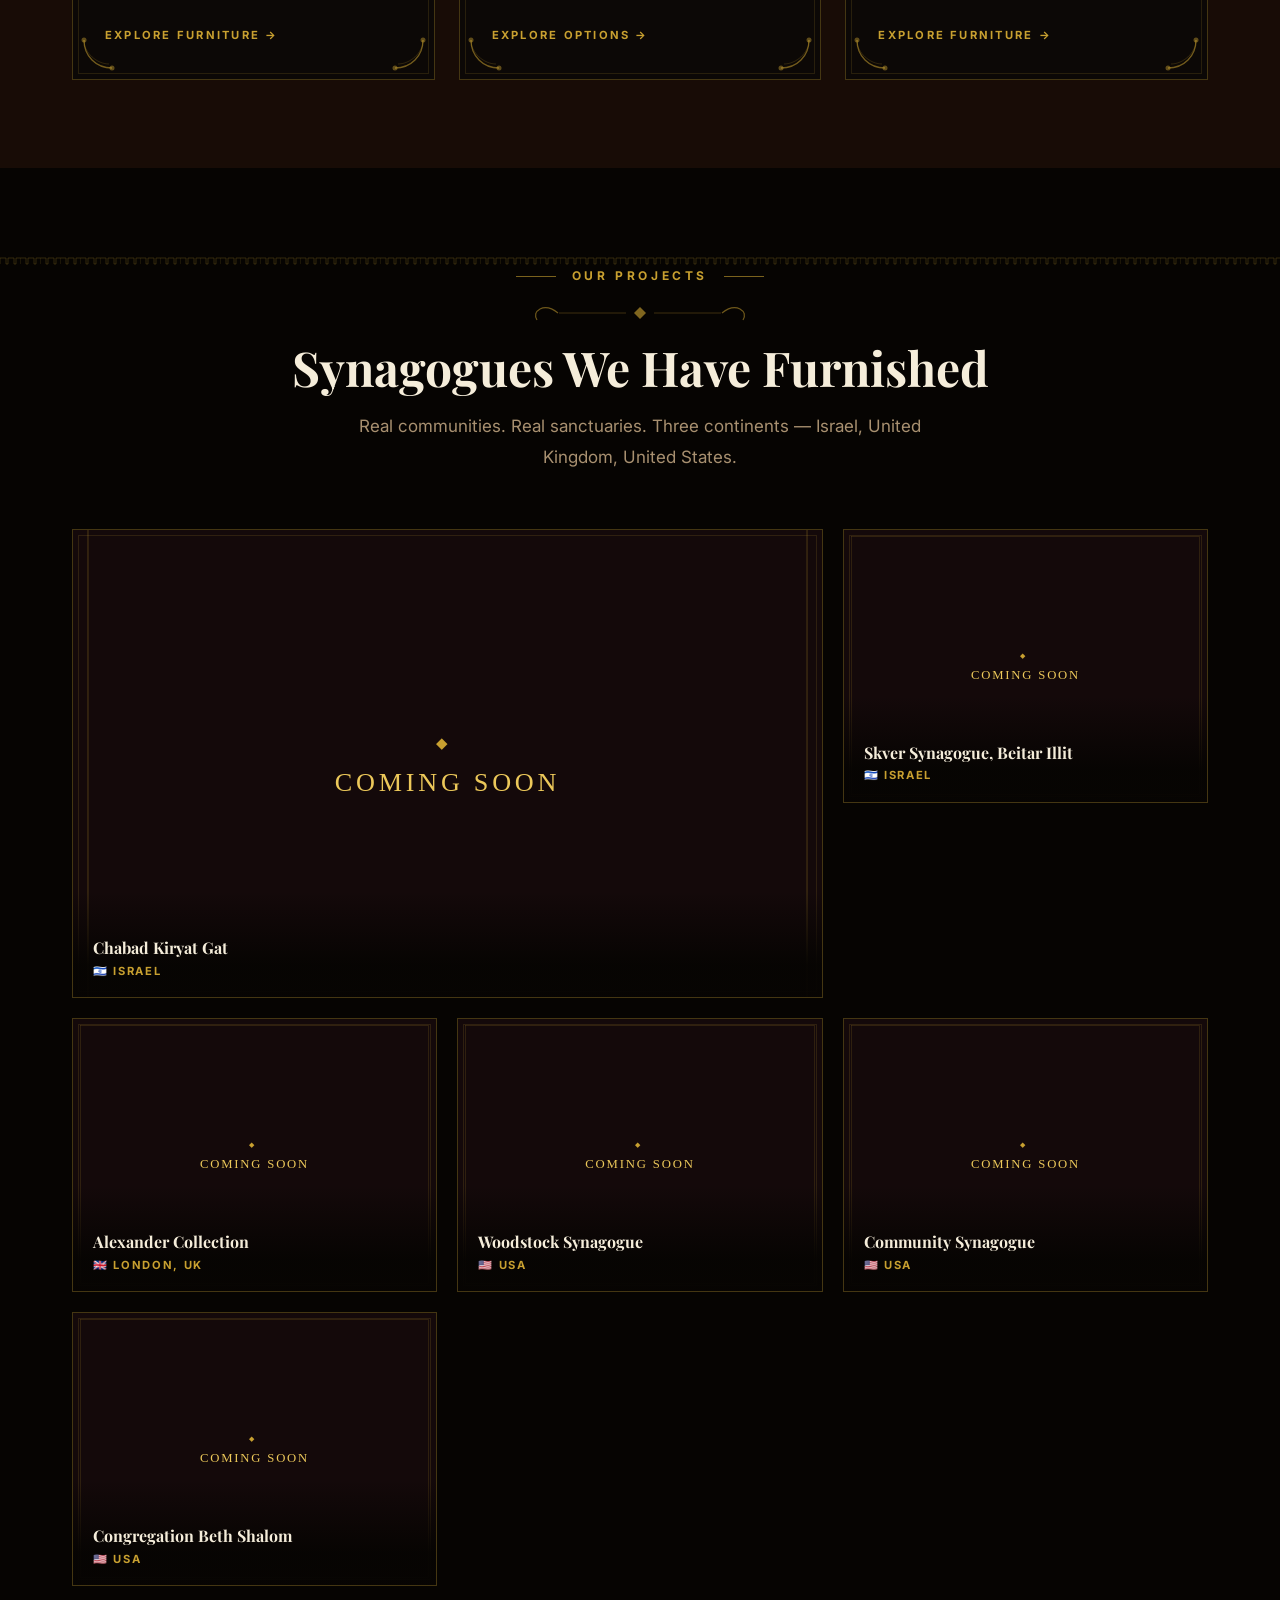
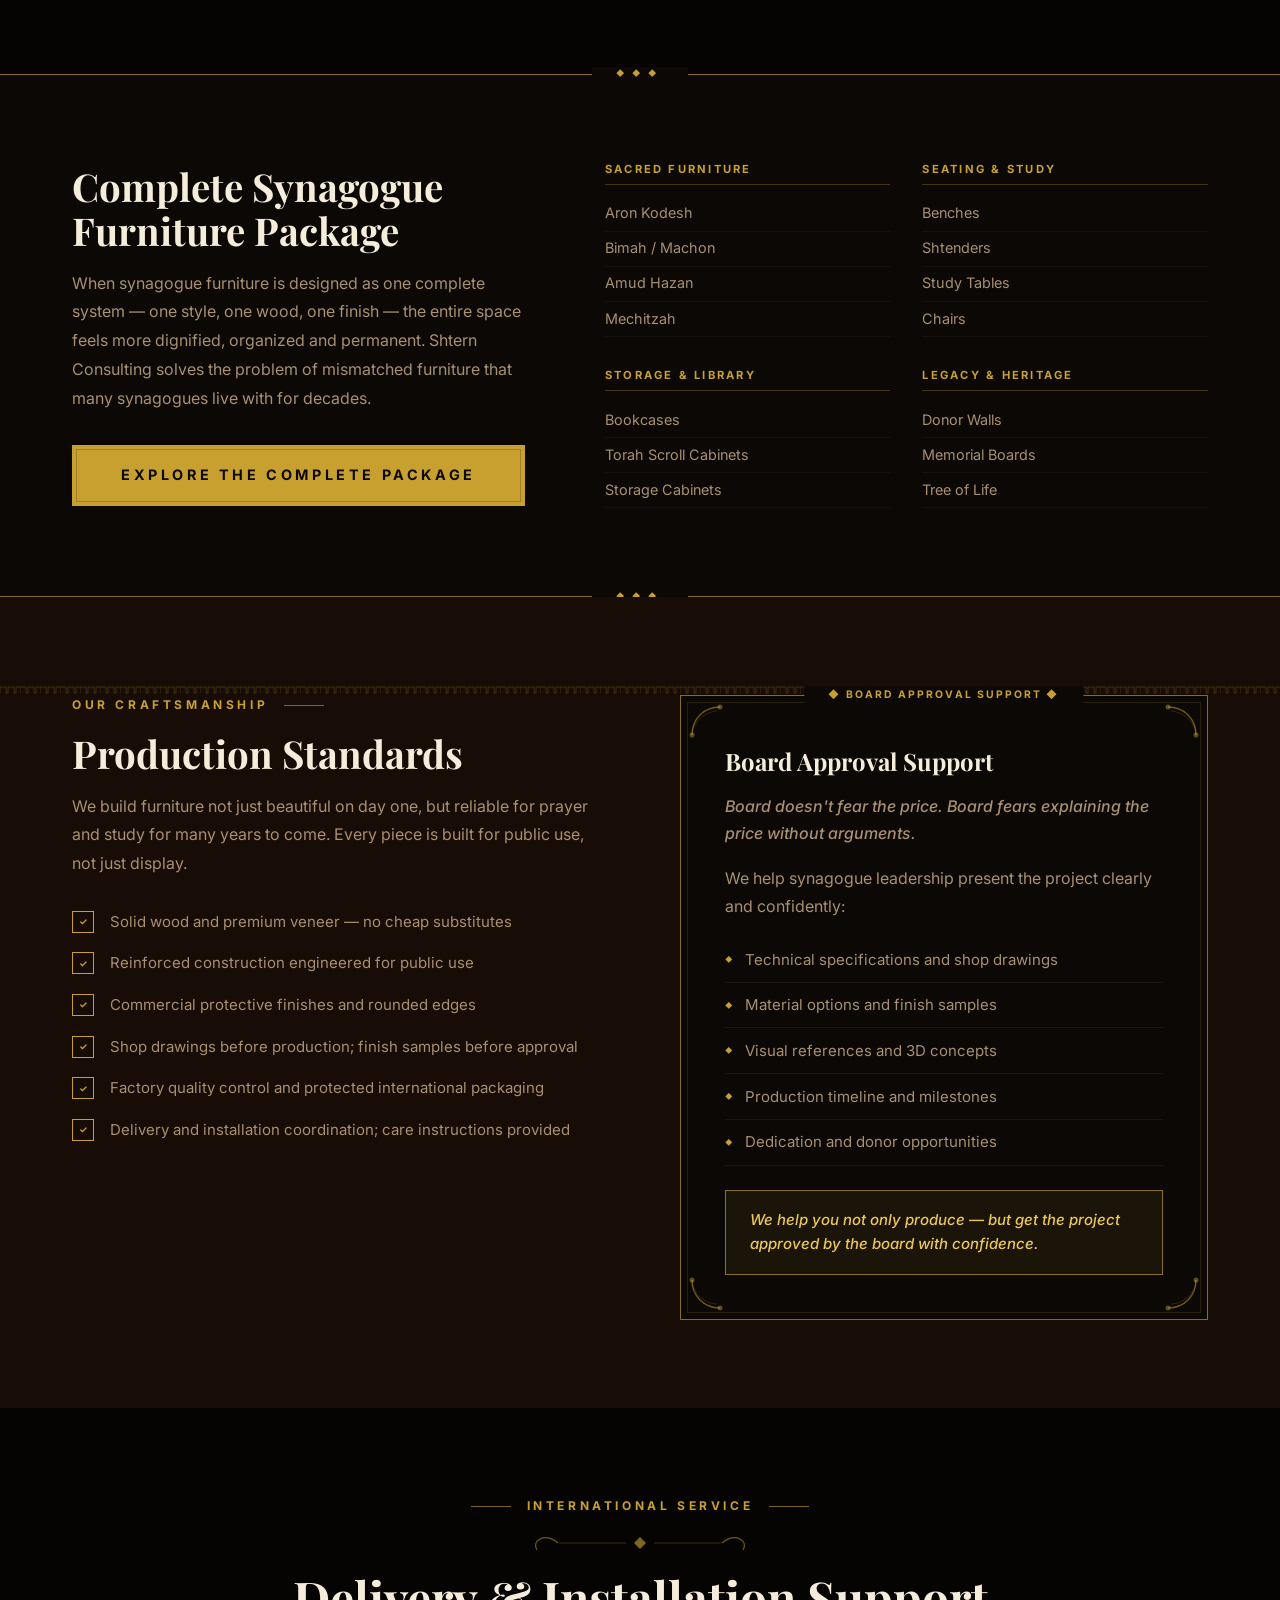
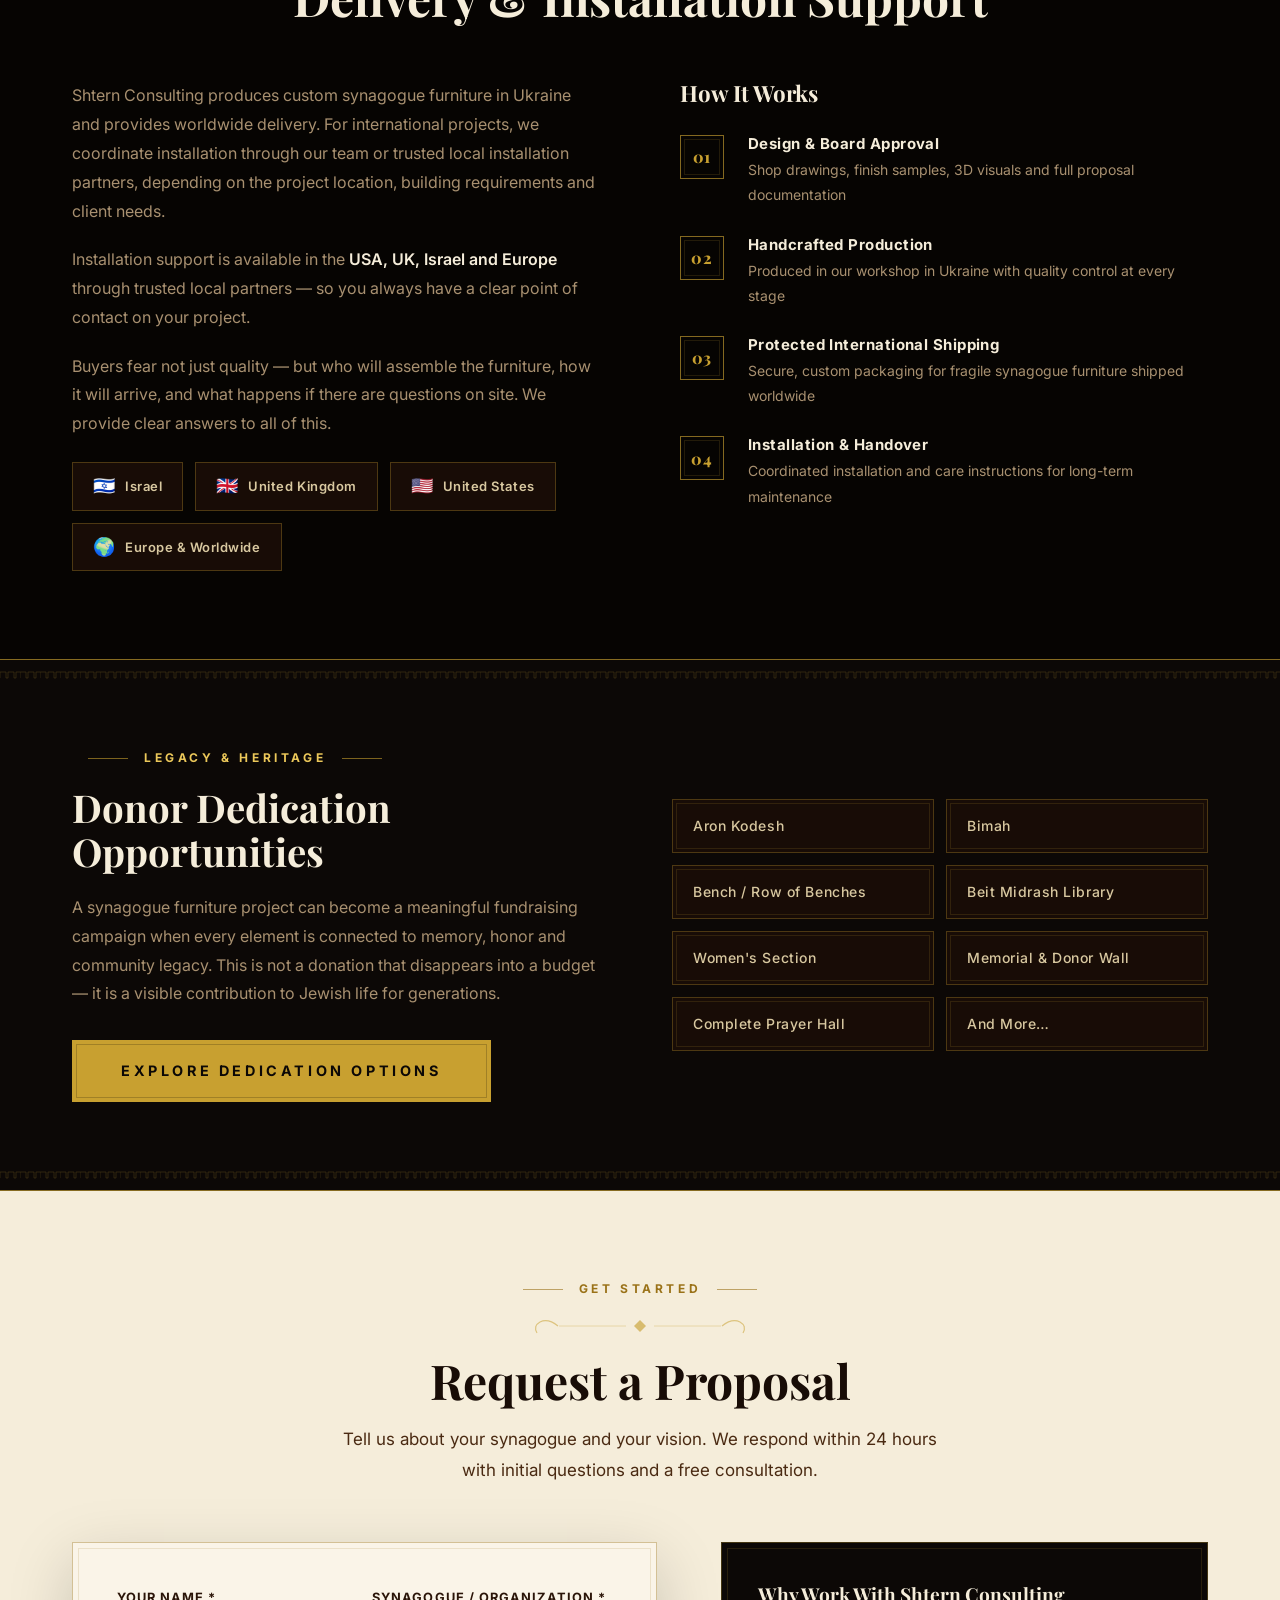
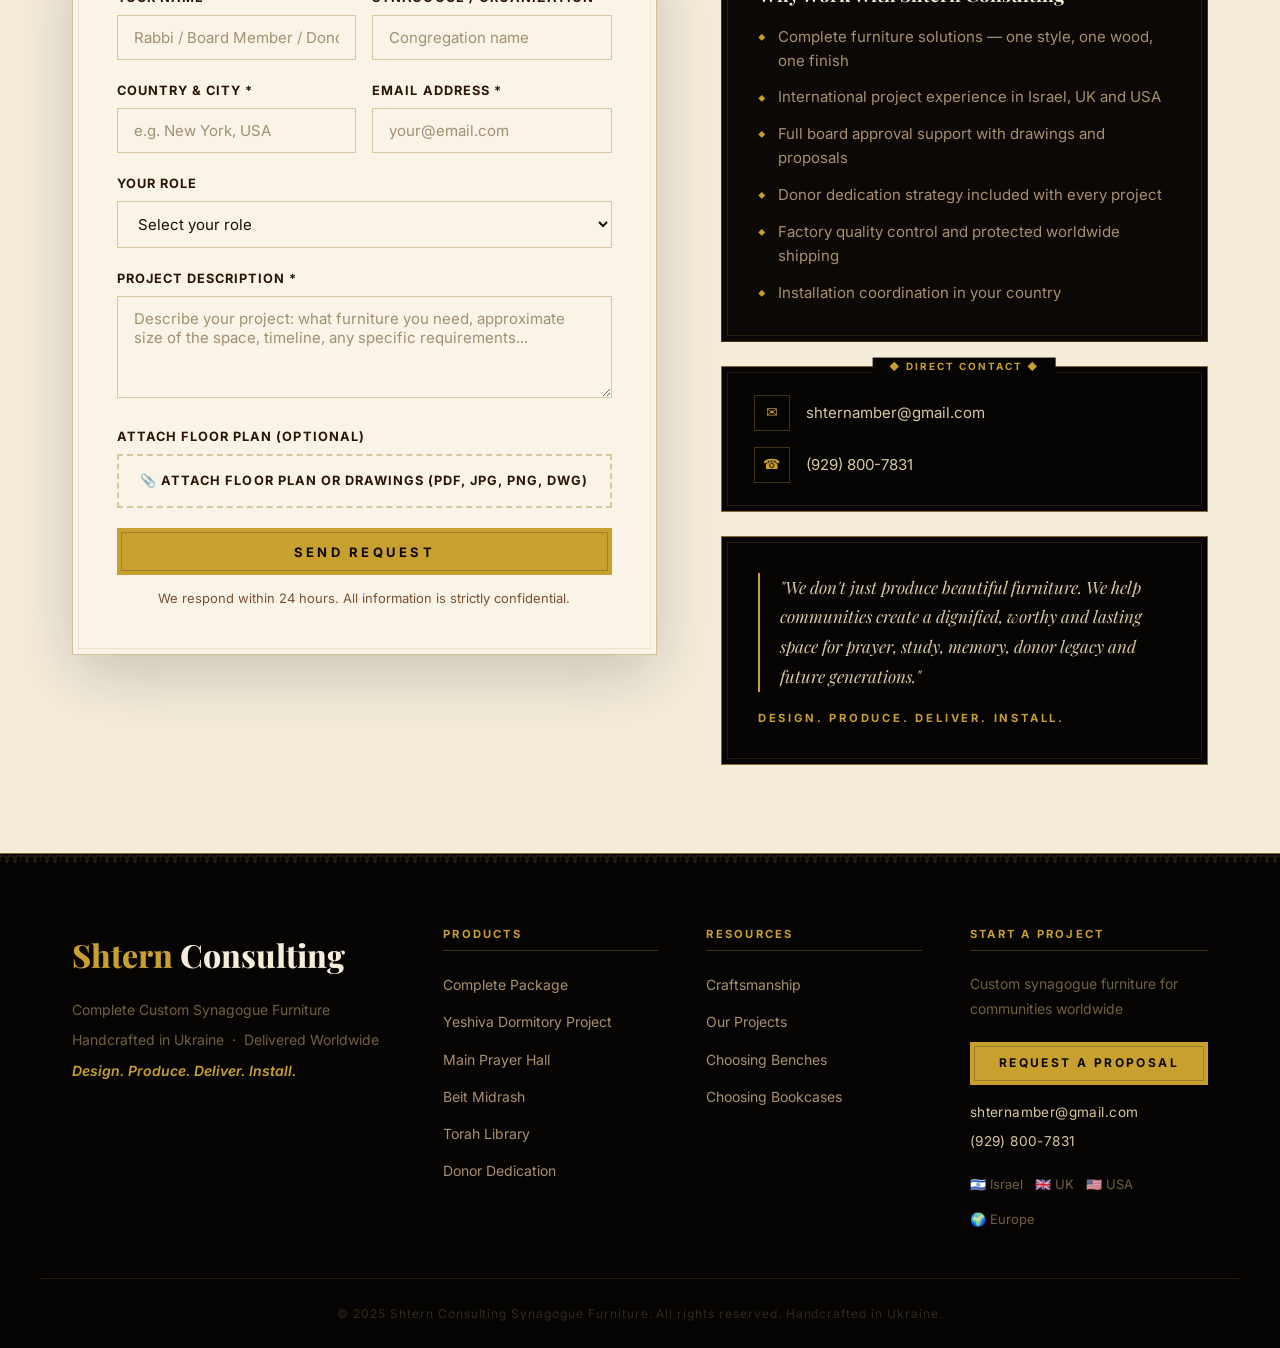
==== commit aff5c6c5: "Add yeshiva dormitory project page" ====
--- a/index.html
+++ b/index.html
@@ -24,6 +24,7 @@
       <ul class="nav__links" id="navLinks">
         <li><a href="complete-package.html">Products</a></li>
         <li><a href="seating.html">Seating</a></li>
+        <li><a href="yeshiva-dormitory-project/">Dormitory Project</a></li>
         <li><a href="projects.html">Our Projects</a></li>
         <li><a href="production.html">Craftsmanship</a></li>
         <li><a href="donor-dedication.html">Donor Dedication</a></li>
@@ -618,6 +619,7 @@
         <h4>Products</h4>
         <ul>
           <li><a href="complete-package.html">Complete Package</a></li>
+          <li><a href="yeshiva-dormitory-project/">Yeshiva Dormitory Project</a></li>
           <li><a href="complete-package.html#prayer-hall">Main Prayer Hall</a></li>
           <li><a href="complete-package.html#beit-midrash">Beit Midrash</a></li>
           <li><a href="complete-package.html#torah-library">Torah Library</a></li>
--- a/assets/css/styles.css
+++ b/assets/css/styles.css
@@ -297,7 +297,7 @@
 .nav__logo-ki  { color: var(--gold); }
 .nav__logo-pro { color: var(--ivory); }
 
-.nav__links { display: flex; align-items: center; gap: 2.5rem; margin-left: auto; }
+.nav__links { display: flex; align-items: center; gap: clamp(1rem, 2vw, 2.5rem); margin-left: auto; }
 .nav__links a {
   color: var(--ivory-dim);
   font-size: .75rem;
@@ -2175,3 +2175,224 @@
   .seating-selector     { grid-template-columns: 1fr; }
   .series-gallery       { grid-template-columns: 1fr; }
 }
+
+/* ================================================================
+   YESHIVA DORMITORY PROJECT
+   ================================================================ */
+.dorm-hero {
+  position: relative;
+  min-height: 88vh;
+  display: flex;
+  align-items: center;
+  background-color: var(--night);
+  background-size: cover;
+  background-position: center;
+  padding: 10rem 0 6rem;
+  border-bottom: 1px solid var(--border-gold-strong);
+}
+.dorm-hero::before {
+  content: '';
+  position: absolute;
+  inset: 1.5rem;
+  border: 1px solid var(--border-gold);
+  pointer-events: none;
+}
+.dorm-hero::after {
+  content: '';
+  position: absolute;
+  inset: calc(1.5rem + 7px);
+  border: 1px solid var(--border-gold-dim);
+  pointer-events: none;
+}
+.dorm-hero__content {
+  position: relative;
+  z-index: 1;
+  max-width: 820px;
+}
+.dorm-hero .section__label::before,
+.dorm-hero .section__label::after { display: none; }
+.dorm-hero h1 {
+  max-width: 780px;
+  margin-bottom: 1.25rem;
+  text-shadow: 0 4px 38px rgba(0,0,0,.8);
+}
+.dorm-hero p {
+  max-width: 620px;
+  color: var(--ivory-mid);
+  font-size: 1.1rem;
+  margin-bottom: 2rem;
+}
+.dorm-intro,
+.dorm-durability,
+.dorm-finishes { background: var(--obsidian); }
+.dorm-products,
+.dorm-planning,
+.dorm-custom { background: var(--deep); }
+.dorm-split {
+  display: grid;
+  grid-template-columns: minmax(0, 1fr) minmax(320px, .9fr);
+  gap: 4rem;
+  align-items: center;
+}
+.dorm-split--reverse {
+  grid-template-columns: minmax(320px, .9fr) minmax(0, 1fr);
+}
+.dorm-copy .section__label::before,
+.dorm-copy .section__label::after { display: none; }
+.dorm-copy h2 { margin-bottom: 1.25rem; }
+.dorm-copy p { margin-bottom: 1rem; }
+.dorm-photo-pair {
+  display: grid;
+  grid-template-columns: 1fr 1fr;
+  gap: .75rem;
+}
+.dorm-photo-pair img,
+.dorm-feature-image img {
+  width: 100%;
+  aspect-ratio: 4/5;
+  object-fit: cover;
+  border: 1px solid var(--border-gold);
+  background: var(--night);
+}
+.dorm-photo-pair img:nth-child(2) { margin-top: 3rem; }
+.dorm-feature-image img { aspect-ratio: 4/3; }
+.dorm-product-grid {
+  display: grid;
+  grid-template-columns: repeat(3, 1fr);
+  gap: 1.5rem;
+}
+.dorm-product-card {
+  background: var(--obsidian);
+  border: 1px solid var(--border-gold);
+  padding: 1rem 1rem 1.5rem;
+  position: relative;
+}
+.dorm-product-card::before {
+  content: '';
+  position: absolute;
+  inset: 5px;
+  border: 1px solid var(--border-gold-dim);
+  pointer-events: none;
+}
+.dorm-product-card img {
+  width: 100%;
+  aspect-ratio: 4/3;
+  object-fit: cover;
+  border: 1px solid var(--border-gold-dim);
+  margin-bottom: 1.25rem;
+}
+.dorm-product-card h3 {
+  font-size: 1.25rem;
+  margin: 0 .5rem .6rem;
+}
+.dorm-product-card p {
+  font-size: .92rem;
+  line-height: 1.65;
+  margin: 0 .5rem;
+}
+.dorm-durability-grid {
+  display: grid;
+  grid-template-columns: minmax(0, 1.25fr) minmax(300px, .75fr);
+  gap: 2rem;
+  align-items: stretch;
+}
+.dorm-detail-gallery {
+  display: grid;
+  grid-template-columns: repeat(4, 1fr);
+  gap: .75rem;
+}
+.dorm-detail-gallery img {
+  width: 100%;
+  height: 100%;
+  min-height: 260px;
+  object-fit: cover;
+  border: 1px solid var(--border-gold);
+  background: var(--night);
+}
+.dorm-priorities { height: 100%; }
+.dorm-priorities h3 { margin-bottom: 1rem; }
+.finish-series {
+  border: 1px solid var(--border-gold);
+  background: var(--deep);
+  padding: 1.25rem;
+  margin-bottom: 2rem;
+  position: relative;
+}
+.finish-series::before {
+  content: '';
+  position: absolute;
+  inset: 6px;
+  border: 1px solid var(--border-gold-dim);
+  pointer-events: none;
+}
+.finish-series__heading {
+  display: flex;
+  justify-content: space-between;
+  gap: 1rem;
+  align-items: end;
+  padding: .5rem .5rem 1rem;
+  border-bottom: 1px solid var(--border-gold-dim);
+  margin-bottom: 1rem;
+}
+.finish-series__heading span {
+  color: var(--gold);
+  font-size: .72rem;
+  font-weight: 700;
+  letter-spacing: .22em;
+  text-transform: uppercase;
+}
+.finish-series__heading h3 {
+  font-size: 1.35rem;
+  text-align: right;
+}
+.finish-series__grid {
+  display: grid;
+  grid-template-columns: repeat(4, 1fr);
+  gap: .75rem;
+}
+.finish-series__grid img {
+  width: 100%;
+  aspect-ratio: 4/3;
+  object-fit: cover;
+  border: 1px solid var(--border-gold-dim);
+  background: var(--night);
+}
+
+@media (max-width: 1024px) {
+  .dorm-split,
+  .dorm-split--reverse,
+  .dorm-durability-grid { grid-template-columns: 1fr; gap: 3rem; }
+  .dorm-product-grid { grid-template-columns: repeat(2, 1fr); }
+  .dorm-detail-gallery,
+  .finish-series__grid { grid-template-columns: repeat(2, 1fr); }
+}
+@media (max-width: 768px) {
+  .dorm-hero {
+    min-height: 76vh;
+    padding: 8rem 0 4rem;
+    background-position: center top;
+  }
+  .dorm-hero::before,
+  .dorm-hero::after { display: none; }
+  .dorm-hero h1 { font-size: clamp(2.25rem, 12vw, 3.3rem); }
+  .dorm-product-grid,
+  .dorm-photo-pair,
+  .finish-series__grid { grid-template-columns: 1fr; }
+  .dorm-photo-pair img:nth-child(2) { margin-top: 0; }
+  .dorm-product-card img,
+  .dorm-photo-pair img,
+  .dorm-feature-image img,
+  .finish-series__grid img { aspect-ratio: 4/3; }
+  .dorm-detail-gallery { grid-template-columns: 1fr 1fr; }
+  .dorm-detail-gallery img { min-height: 190px; }
+  .finish-series__heading {
+    display: block;
+  }
+  .finish-series__heading h3 {
+    text-align: left;
+    margin-top: .35rem;
+  }
+}
+@media (max-width: 520px) {
+  .dorm-detail-gallery { grid-template-columns: 1fr; }
+}
